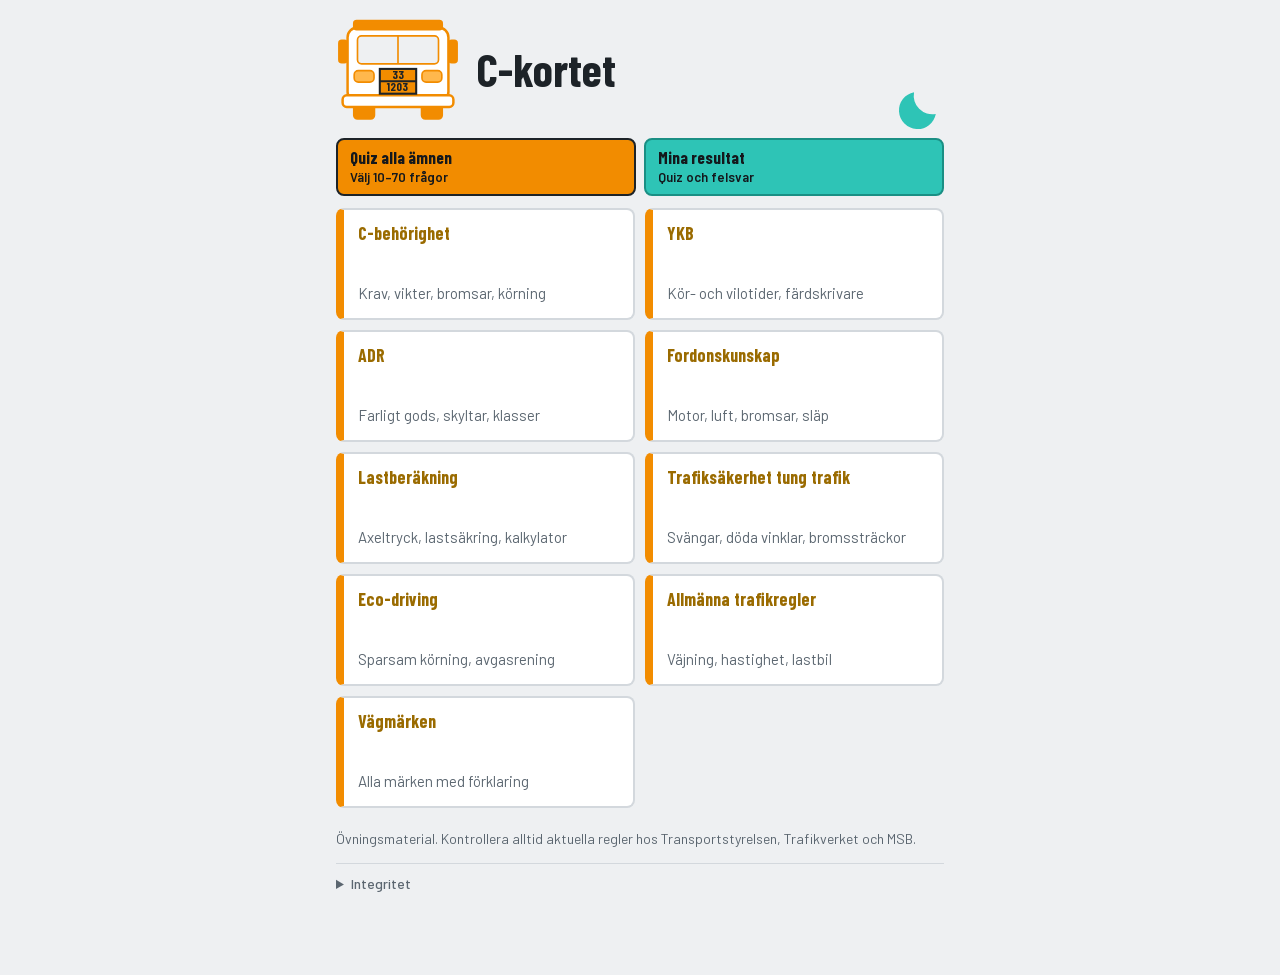
==== c-kortet/index.html @ 8383c311 "Lägg till C-kortet Co-Authored-By: Claude Sonnet 5.5 <noreply@anthropic.com> Claude-Session: https:/" ====
<!DOCTYPE html>
<html lang="sv">
<head>
<meta charset="utf-8">
<meta name="viewport" content="width=device-width, initial-scale=1, viewport-fit=cover">
<link rel="manifest" href="manifest.webmanifest"><meta name="theme-color" content="#14181c"><link rel="icon" href="icon-192.png"><link rel="apple-touch-icon" href="icon-192.png"><meta name="mobile-web-app-capable" content="yes"><meta name="apple-mobile-web-app-capable" content="yes"><title>C-kortet</title>
<style>
@font-face{font-family:'Barlow';font-style:normal;font-weight:400;font-display:swap;src:url([data-uri]) format('woff')}
@font-face{font-family:'Barlow';font-style:normal;font-weight:500;font-display:swap;src:url([data-uri]) format('woff')}
@font-face{font-family:'Barlow';font-style:normal;font-weight:600;font-display:swap;src:url([data-uri]) format('woff')}
@font-face{font-family:'Barlow Condensed';font-style:normal;font-weight:600;font-display:swap;src:url([data-uri]) format('woff')}
@font-face{font-family:'Barlow Condensed';font-style:normal;font-weight:700;font-display:swap;src:url([data-uri]) format('woff')}
</style>
<style>
:root{--hd1:#9a6b00;--hd2:#b45f06;--hd3:#0f766e;--bg:#eef0f2;--surface:#fff;--ink:#1d2328;--mute:#5b6670;--line:#d3d8dd;--orange:#f28c00;--on-orange:#1d2328;--ok:#1f7a45;--okbg:#e2f3e8;--bad:#b3261e;--badbg:#fbe5e3;
box-sizing:border-box;padding-top:env(safe-area-inset-top,0px);padding-bottom:env(safe-area-inset-bottom,0px)}
@media (prefers-color-scheme:dark){:root:not([data-theme="light"]){--hd1:#ffd23f;--hd2:#ffb866;--hd3:#7fe0c8;--bg:#14181c;--surface:#1e2429;--ink:#eceff1;--mute:#9aa6b0;--line:#323b43;--ok:#6fd195;--okbg:#17301f;--bad:#ff8a80;--badbg:#3a1e1c}}
:root[data-theme="dark"]{--hd1:#ffd23f;--hd2:#ffb866;--hd3:#7fe0c8;--bg:#14181c;--surface:#1e2429;--ink:#eceff1;--mute:#9aa6b0;--line:#323b43;--ok:#6fd195;--okbg:#17301f;--bad:#ff8a80;--badbg:#3a1e1c}
*{box-sizing:border-box}
html{scroll-padding-top:env(safe-area-inset-top,0px)}
body{margin:0;background:var(--bg);color:var(--ink);font:400 17px/1.5 Barlow,system-ui,sans-serif}
main{max-width:640px;margin:0 auto;padding:16px 16px 48px}
h1,h2,h3{font-family:"Barlow Condensed","Arial Narrow",sans-serif;font-weight:700;line-height:1.1;margin:0}
.plate{display:inline-block;background:var(--orange);color:var(--on-orange);border:3px solid #1d2328;border-radius:4px;overflow:hidden;margin:8px 0 4px}
.plate div{padding:2px 18px;font:700 28px/1.2 "Barlow Condensed",sans-serif;text-align:center;letter-spacing:.04em}
.plate div+div{border-top:3px solid #1d2328}
h1{font-size:46px}
.top{display:flex;align-items:center;gap:16px;margin:0 0 16px}
.top svg{width:124px;height:auto;flex:none}
.lead{color:var(--mute);margin:6px 0 16px}
nav{display:flex;gap:8px;margin:0 0 16px}
nav button{flex:1;padding:26px 12px;border:2px solid var(--line);background:var(--surface);color:var(--ink);font:700 28px "Barlow Condensed","Arial Narrow",sans-serif;border-radius:8px;cursor:pointer}
nav button[aria-pressed=true]{border-color:var(--orange);box-shadow:inset 0 -4px 0 var(--orange)}
button:focus-visible{outline:3px solid var(--orange);outline-offset:2px}
section.card{background:var(--surface);border:1px solid var(--line);border-radius:8px;padding:16px;margin:0 0 12px}
h2{font-size:26px;margin-bottom:8px}
h3{font-size:20px;margin:14px 0 4px}
ul{margin:4px 0 0;padding-left:20px}li{margin:3px 0}
.scroll{overflow-x:auto}
table{border-collapse:collapse;width:100%;font-size:15px}td{padding:5px 8px;border-top:1px solid var(--line)}td:first-child{font:700 18px "Barlow Condensed",sans-serif;white-space:nowrap}
.chips{display:flex;flex-wrap:wrap;gap:8px;margin:8px 0 14px}
.chips button{padding:8px 14px;border:2px solid var(--line);border-radius:999px;background:var(--surface);color:var(--ink);font:500 16px Barlow,sans-serif;cursor:pointer}
.chips button[aria-pressed=true]{background:var(--orange);color:var(--on-orange);border-color:var(--orange)}
.prog{color:var(--mute);font-size:15px;margin-bottom:6px}
.q{font:600 22px/1.25 Barlow,sans-serif;margin:0 0 12px}
.opt{display:block;width:100%;text-align:left;padding:13px 14px;margin:8px 0;border:2px solid var(--line);border-radius:8px;background:var(--surface);color:var(--ink);font:500 17px/1.3 Barlow,sans-serif;cursor:pointer}
.opt.ok{border-color:var(--ok);background:var(--okbg)}.opt.bad{border-color:var(--bad);background:var(--badbg)}
.exp{margin:12px 0;padding:12px;border-left:5px solid var(--orange);background:var(--bg);border-radius:4px}
.go{padding:13px 22px;border:0;border-radius:8px;background:var(--orange);color:var(--on-orange);font:700 18px Barlow,sans-serif;cursor:pointer}
.big{font:700 56px/1 "Barlow Condensed",sans-serif}
.note{font-size:14px;color:var(--mute);margin-top:20px}
details{border-top:1px solid var(--line);margin-top:10px;padding-top:2px}
summary{font:700 21px/1.2 "Barlow Condensed","Arial Narrow",sans-serif;padding:10px 0;cursor:pointer}
summary:focus-visible{outline:3px solid var(--orange);outline-offset:2px}
details[open]>summary{margin-bottom:2px}
.tip{margin:10px 0 4px;padding:10px 12px;border-left:5px solid var(--orange);background:var(--bg);border-radius:4px;font-size:16px}
.tiles{display:grid;grid-template-columns:repeat(2,minmax(0,1fr));gap:10px;margin:0 0 12px}
.tile{display:flex;flex-direction:column;justify-content:space-between;gap:6px;min-height:112px;padding:14px;text-align:left;border:2px solid var(--line);border-left:8px solid var(--orange);border-radius:8px;background:var(--surface);color:var(--ink);cursor:pointer}
.tile b{overflow-wrap:break-word;hyphens:manual;font:700 20px/1.05 "Barlow Condensed","Arial Narrow",sans-serif}
.tile span{font:400 15px/1.3 Barlow,sans-serif;color:var(--mute)}
.tile:focus-visible{outline:3px solid var(--orange);outline-offset:2px}
.back{margin:0 0 12px;padding:10px 16px;border:2px solid var(--line);border-radius:8px;background:var(--surface);color:var(--ink);font:600 16px Barlow,sans-serif;cursor:pointer}
.back:focus-visible{outline:3px solid var(--orange);outline-offset:2px}
.sg-q{width:100%;padding:12px 14px;border:2px solid var(--line);border-radius:8px;background:var(--surface);color:var(--ink);font:500 18px Barlow,sans-serif}
.sg-q:focus-visible{outline:3px solid var(--orange);outline-offset:1px}
.sgc{display:flex;gap:12px;align-items:flex-start;padding:10px 0;border-top:1px solid var(--line)}
.sgc img{width:84px;height:84px;object-fit:contain;flex:none;background:#fff;border-radius:6px;padding:3px}
.sgc b{display:block;font:700 20px/1.15 "Barlow Condensed","Arial Narrow",sans-serif}
.sgc small{display:block;color:var(--mute);font-size:14px}
.sgc div div{font-size:15px;line-height:1.4;margin-top:2px}
.formula{margin:10px 0;padding:10px 12px;border-left:5px solid var(--orange);background:var(--bg);border-radius:4px}
.formula b{font:700 20px/1.1 "Barlow Condensed","Arial Narrow",sans-serif}
.formula p{margin:4px 0 0;font-size:16px}
.formula p.f{font:700 24px/1.3 "Barlow Condensed","Arial Narrow",sans-serif;letter-spacing:.02em}
.aids{display:grid;grid-template-columns:1fr 1fr;gap:10px;margin:10px 0}
.aid{border:1px solid var(--line);border-radius:8px;padding:10px;background:var(--bg);color:var(--ink)}
.aid svg{width:100%;height:auto;display:block;margin-bottom:6px}
.aid b{display:block;font:700 20px/1.1 "Barlow Condensed","Arial Narrow",sans-serif}
.aid span{display:block;font-size:14px;line-height:1.35;color:var(--mute);margin-top:2px}
.fig{margin:12px 0;color:var(--ink)}
.fig svg{width:100%;height:auto;display:block}
.fig figcaption{font-size:15px;color:var(--mute);margin-top:4px}
.calc{display:grid;grid-template-columns:1fr;gap:10px;margin:10px 0}
.calc label{display:flex;flex-direction:column;gap:3px;font-size:15px;color:var(--mute)}
.calc input{padding:10px 12px;border:2px solid var(--line);border-radius:8px;background:var(--surface);color:var(--ink);font:500 18px Barlow,sans-serif;width:100%}
.calc input:focus-visible{outline:3px solid var(--orange);outline-offset:1px}
.calc h3{margin:6px 0 0}
.res{margin:12px 0;padding:12px;border-radius:8px;background:var(--bg)}
.res td{font:500 16px Barlow,sans-serif}.res td:first-child{font:700 18px "Barlow Condensed",sans-serif}
.res tr.okr td:last-child{color:var(--ok);font-weight:700}.res tr.badr td:last-child{color:var(--bad);font-weight:700}
.res p{margin:8px 0 0}
@media (min-width:520px){.calc{grid-template-columns:1fr 1fr}.calc h3{grid-column:1/-1}}
[hidden]{display:none!important}

.homebtns{display:grid;grid-template-columns:1fr;gap:10px;margin:14px 0 12px}
.tile.quizall{background:var(--orange);color:var(--on-orange);border-color:#1d2328;border-left-width:2px;min-height:96px}
.tile.quizall span{color:var(--on-orange)}
.tile.results{min-height:80px;border-left-color:var(--ink)}
.topicbar{display:flex;gap:10px;margin:0 0 12px}.topicbar .back{margin:0}.topicbar .back.qb{flex:1;text-align:center}
.back.qb{background:var(--orange);color:var(--on-orange);border-color:var(--orange);font-weight:700}
.row{display:flex;flex-wrap:wrap;gap:10px;align-items:center}
.qimg{display:block;max-width:180px;max-height:180px;margin:6px auto 12px;background:#fff;border-radius:8px;padding:8px}
table.rt th,th{text-align:left;font:600 14px Barlow,sans-serif;color:var(--mute);padding:5px 8px}
.wq{border-top:2px solid var(--line);padding:12px 0}.wq img{max-width:110px;max-height:110px;background:#fff;border-radius:6px;padding:4px}
.wq .q{font-size:19px;margin:6px 0}.wbad{color:var(--bad);font-weight:600;margin:4px 0}.wok{color:var(--ok);font-weight:600;margin:4px 0}.wex{margin:6px 0;color:var(--mute)}
.rm{padding:8px 14px;border:2px solid var(--line);border-radius:8px;background:var(--surface);color:var(--ink);font:600 15px Barlow,sans-serif;cursor:pointer}
#clearRes{margin-top:12px}
.bsfig{margin:12px 0}.bsfig svg{width:100%;height:auto;display:block;color:var(--ink)}.bsleg{display:flex;flex-wrap:wrap;gap:6px 18px;margin-top:4px;font-size:16px}.bsleg i{display:inline-block;width:20px;height:12px;border-radius:3px;margin-right:6px;vertical-align:middle}ol.elleg{padding-left:22px;margin:8px 0}ol.elleg li{margin:4px 0}section.topic>h2{color:var(--hd1)}section.topic summary{color:var(--hd2)}section.topic h3{color:var(--hd3)}.tile b{color:var(--hd1)}.tile.quizall b,.tile.results b{color:inherit}.tile.quizall span{color:#fff;font-weight:700;text-shadow:0 1px 2px rgba(0,0,0,.5)}.tile.results{border-left-color:var(--hd2)}.tile.results b,.tile.results span{color:var(--hd2)}.tile.results{background:#8fd0ff;border-color:#5aa9dd;border-left-color:#14181c;color:#14181c}.tile.results b,.tile.results span{color:#14181c}.tile.results span{font-weight:700}.tile.quizall,.tile.results{background:#ffd23f;border-color:#c9a000;color:#14181c}.tile.quizall b,.tile.results b,.tile.quizall span,.tile.results span{color:#14181c;text-shadow:none;font-weight:700}.tile.results{border-left-color:#14181c}.tile.results{border-left-width:2px;border-left-color:#c9a000;min-height:96px}.tile.results{background:var(--orange);border-color:#1d2328;border-left-color:#1d2328}.bsfig{position:sticky;bottom:0;z-index:5;background:var(--surface);border-top:2px solid var(--line);margin:8px 0 0;padding:6px 0 8px}.bsfig svg{max-height:90px}.bsleg{font-size:14px;gap:2px 14px}.bsctl{display:flex;align-items:center;gap:10px;margin:2px 0 8px}.bsctl button{width:44px;height:44px;border-radius:50%;border:2px solid var(--line);background:var(--surface);color:var(--ink);font:700 24px Barlow,sans-serif;cursor:pointer;flex:none}.bsctl input{flex:1;min-width:0;accent-color:var(--orange);height:32px}#bs-v{caret-color:transparent}.homebtns{grid-template-columns:1fr 1fr;gap:8px;margin:4px 0 12px}.homebtns .tile{min-height:0;padding:9px 12px;gap:2px}.homebtns .tile b{font-size:17px}.homebtns .tile span{font-size:13px;line-height:1.25}.tile.quizall,.tile.results{min-height:0}.tile b{font-size:18px}.homebtns .tile b{font-size:17px}.homebtns .tile.quizall{background:var(--orange);border-color:#1d2328}.homebtns .tile.results{background:#ffd23f;border-color:#c9a000}.homebtns .tile.results{background:#2ec4b6;border-color:#1a8f84}.top{position:relative}.top h1{white-space:nowrap}.themebtn{position:absolute;right:0;bottom:-10px;flex:none;width:46px;height:46px;border-radius:50%;border:2px solid var(--line);cursor:pointer;display:grid;place-items:center;padding:0;background:#1d2328;color:#eceff1}
.themebtn svg{width:24px;height:24px;fill:none;stroke:currentColor;stroke-width:2;stroke-linecap:round;stroke-linejoin:round}
.themebtn .i-sun{display:none}
:root[data-theme="dark"] .themebtn{background:#eceff1;color:#1d2328;border-color:#eceff1}
:root[data-theme="dark"] .themebtn .i-sun{display:block}:root[data-theme="dark"] .themebtn .i-moon{display:none}
@media(max-width:400px){.tile b{font-size:16.5px}}details.priv{margin:10px 0 24px;color:var(--mute);font-size:14px}details.priv summary{color:var(--mute);font-size:14px;font-weight:500;font-family:inherit;cursor:pointer}details.priv p{margin:8px 0;line-height:1.45}.themebtn,:root[data-theme="dark"] .themebtn{background:none;border:0;box-shadow:none;width:56px;height:56px;color:inherit;bottom:-14px;right:-4px}
.themebtn svg{width:52px;height:52px;stroke:none;fill:none}</style>
</head>
<body>
<main>
<header class="top">
<svg viewBox="0 0 150 128" aria-hidden="true" style="color:#f28c00">
<g stroke="currentColor" stroke-width="3" stroke-linejoin="round">
<rect x="4" y="30" width="9" height="26" rx="3" style="fill:currentColor"/>
<rect x="137" y="30" width="9" height="26" rx="3" style="fill:currentColor"/>
<rect x="22" y="106" width="24" height="18" rx="4" style="fill:currentColor"/>
<rect x="104" y="106" width="24" height="18" rx="4" style="fill:currentColor"/>
<rect x="14" y="14" width="122" height="90" rx="12" style="fill:var(--surface)"/>
<rect x="22" y="6" width="106" height="10" rx="3" style="fill:currentColor"/>
<rect x="26" y="24" width="98" height="34" rx="5" style="fill:var(--bg)" stroke-width="2"/>
<line x1="75" y1="24" x2="75" y2="58" stroke-width="2"/>
<rect x="22" y="66" width="24" height="14" rx="5" style="fill:#ffb84d" stroke-width="2"/>
<rect x="104" y="66" width="24" height="14" rx="5" style="fill:#ffb84d" stroke-width="2"/>
<rect x="8" y="96" width="134" height="14" rx="5" style="fill:var(--surface)"/>
</g>
<g stroke="#1d2328" stroke-width="2.5">
<rect x="53" y="64" width="44" height="30" style="fill:#f28c00"/>
<line x1="53" y1="79" x2="97" y2="79"/>
</g>
<g text-anchor="middle" fill="#1d2328" style="font:700 14px 'Barlow Condensed','Arial Narrow',sans-serif">
<text x="75" y="76">33</text>
<text x="75" y="91">1203</text>
</g>
</svg>
<h1>C-kortet</h1>
<button type="button" id="themeBtn" class="themebtn" aria-label="Byt mellan mörkt och ljust läge" title="Mörkt/ljust läge"><svg class="i-sun" viewBox="0 0 28 28" aria-hidden="true"><circle cx="14" cy="14" r="6.6" fill="#f7941d" stroke="none"/><g stroke="#f7941d" stroke-width="1.4" stroke-linecap="round"><line x1="23.60" y1="14.00" x2="26.60" y2="14.00"/><line x1="22.31" y1="18.80" x2="24.91" y2="20.30"/><line x1="18.80" y1="22.31" x2="20.30" y2="24.91"/><line x1="14.00" y1="23.60" x2="14.00" y2="26.60"/><line x1="9.20" y1="22.31" x2="7.70" y2="24.91"/><line x1="5.69" y1="18.80" x2="3.09" y2="20.30"/><line x1="4.40" y1="14.00" x2="1.40" y2="14.00"/><line x1="5.69" y1="9.20" x2="3.09" y2="7.70"/><line x1="9.20" y1="5.69" x2="7.70" y2="3.09"/><line x1="14.00" y1="4.40" x2="14.00" y2="1.40"/><line x1="18.80" y1="5.69" x2="20.30" y2="3.09"/><line x1="22.31" y1="9.20" x2="24.91" y2="7.70"/></g></svg><svg class="i-moon" viewBox="0 0 28 28" aria-hidden="true"><path d="M22.5 17.2A10 10 0 0 1 10.8 5.5a10 10 0 1 0 11.7 11.7z" fill="#2ec4b6" stroke="none"/></svg></button>
</header>

<div id="study">
<div id="home"><div class="homebtns">
<button class="tile quizall" id="qAll"><b>Quiz alla ämnen</b><span>Välj 10–70 frågor</span></button>
<button class="tile results" id="resBtn"><b>Mina resultat</b><span>Quiz och felsvar</span></button>
</div>
<div id="tiles" class="tiles">
<button class="tile" data-t="t-c"><b>C-behörighet</b><span>Krav, vikter, bromsar, körning</span></button>
<button class="tile" data-t="t-ykb"><b>YKB</b><span>Kör- och vilotider, färdskrivare</span></button>
<button class="tile" data-t="t-adr"><b>ADR</b><span>Farligt gods, skyltar, klasser</span></button>
<button class="tile" data-t="t-fordon"><b>Fordonskunskap</b><span>Motor, luft, bromsar, släp</span></button>
<button class="tile" data-t="t-last"><b>Lastberäkning</b><span>Axeltryck, lastsäkring, kalkylator</span></button>
<button class="tile" data-t="t-saker"><b>Trafiksäkerhet tung trafik</b><span>Svängar, döda vinklar, bromssträckor</span></button>
<button class="tile" data-t="t-eco"><b>Eco-driving</b><span>Sparsam körning, avgasrening</span></button>
<button class="tile" data-t="t-regler"><b>Allmänna trafikregler</b><span>Väjning, hastighet, lastbil</span></button>
<button class="tile" data-t="t-sign"><b>Vägmärken</b><span>Alla märken med förklaring</span></button>
</div>
</div></div>
<div class="topicbar" id="topicbar" hidden><button class="back" id="back">Tillbaka till ämnen</button><button class="back qb" id="qTopic">Quiz</button></div>
<section class="card topic" id="t-c"><h2>C-behörighet</h2><ul>
<li>Kräver B-behörighet. Gäller fordon med totalvikt över 3 500 kg, med släp upp till 750 kg.</li>
<li>Lägsta ålder: 18 år med YKB-grundutbildning, annars 21 år.</li>
</ul>

<details><summary>Behörigheter och krav</summary><ul>
<li>C1: totalvikt 3 500–7 500 kg, från 18 år. C: över 3 500 kg. C1E och CE: samma fordon med tungt släp (över 750 kg).</li>
<li>Du måste ha B-körkort, körkortstillstånd, godkänd syn och godkänt teori- och körprov.</li>
<li>Yrkesmässig förare behöver även YKB (kod 95 på körkortet) och, för farligt gods, ADR-intyg.</li>
<li>Med fordonet ska du ha körkort, registreringsbevis, trafikförsäkringsbevis och förarkort/färdskrivarutskrifter.</li></ul></details>

<details open><summary>Behörigheter enligt Transportstyrelsen</summary>
<div class="scroll"><table>
<tr><th>Behörighet</th><th>Ålder</th><th>Vad du får köra</th></tr>
<tr><td><b>C1</b></td><td>18 år</td><td>Tung lastbil med totalvikt högst 7,5 ton och personbil med totalvikt över 3,5 men inte över 7,5 ton. Du får också dra en släpvagn med totalvikt högst 750 kg.</td></tr>
<tr><td><b>C1E</b></td><td>18 år</td><td>Bil som omfattas av behörighet C1 eller B. Du får även dra en eller flera släpvagnar om bilens och släpvagnarnas sammanlagda totalvikt inte är högre än 12 000 kg.</td></tr>
<tr><td><b>C</b></td><td>21 år*</td><td>Tung lastbil och personbil med totalvikt över 3,5 ton. Du får också dra en släpvagn med totalvikt högst 750 kg.</td></tr>
<tr><td><b>CE</b></td><td>21 år*</td><td>Bil som omfattas av behörighet C. Du får även dra en eller flera släpvagnar utan viktgräns.</td></tr>
</table></div>
<p class="note">* Åldern är 18 år om du har YKB-grundutbildning (se ovan). Källa: Transportstyrelsen.</p>
<h3>Krav på högre behörighet i vissa fall</h3>
<p>För att köra ett <b>traktortåg</b> (traktor med ett eller flera tillkopplade släpfordon) eller en <b>tung terrängvagn</b> vid yrkesmässiga godstransporter krävs att föraren har körkort med behörighet <b>C eller CE</b>.</p>
</details>
<details><summary>Kursplan för behörighet C (TSFS 2011:22)</summary>
<p>Transportstyrelsens föreskrifter om kursplan, behörighet C, gäller från 1 april 2011. Utbildningen har fyra moment, fördelade på två kunskapsområden: <b>teori och färdighet</b> samt <b>självvärdering</b>.</p>
<h3>De fyra momenten</h3>
<ol>
<li>Manövrering, fordon och miljö</li>
<li>Körning i olika trafikmiljöer</li>
<li>Körning med lastbil i speciella sammanhang</li>
<li>Personliga förutsättningar och målsättningar i livet</li></ol>
<h3>1. Manövrering, fordon och miljö (2 kap.)</h3>
<p>Syfte: att eleven lär sig manövrera fordonet säkert och miljövänligt, anpassat till dess längd, bredd, höjd, vikt och last, och får en realistisk bild av sin egen förmåga.</p>
<p><b>Eleven redogör för:</b></p><ul>
<li>faktorer som påverkar köregenskaperna, positivt och negativt</li>
<li>körtekniker för säker och miljömedveten körning</li>
<li>fordonets konstruktion, funktioner, skydds- och stödsystem</li>
<li>miljökrav för lastbilar och betydelsen av skyddsutrustning</li>
<li>begreppen styrbarhet och stabilitet</li>
<li>olika drivsystem, väglagets påverkan och naturlagarnas inverkan på fordonets rörelse</li>
<li>grundläggande metoder och krav för lastsäkring</li>
<li>grundläggande regler för fordons- och lastvikter</li>
<li>hur man beräknar högsta tillåtna bruttovikt på vägar med olika bärighetsklasser</li></ul>
<p><b>Eleven återger:</b> när regler för kör- och vilotider ska tillämpas, grundläggande förutsättningar för att transportera farligt gods, när yrkeskompetensbevis krävs samt regler och bestämmelser inom momentet.</p>
<p><b>Eleven dessutom:</b> utför förberedelser och kontroller av fordon och last, visar grundläggande hantering av färdskrivare, manövrerar rutinmässigt utifrån fordonets mått, vikt och last, använder bromssystemen situationsanpassat och identifierar risker.</p>
<p><b>Självvärdering:</b> eleven bedömer sin förmåga att manövrera säkert, klara en krissituation och upptäcka risker med fordonets funktion, konstruktion och manövrering.</p>
<h3>2. Körning i olika trafikmiljöer (3 kap.)</h3>
<p>Syfte: förutseende, riskupptäckt och säkerhetsmarginaler, så att eleven inte blir inblandad i kritiska situationer. Hastighet och placering anpassas efter omständigheterna. Momentet ger också kunskap om första hjälpen och åtgärder vid en trafikolycka.</p>
<p><b>Eleven redogör för:</b></p><ul>
<li>gällande trafikregler vid lastbilskörning</li>
<li>åtgärder vid trafikolycka och grundläggande första hjälpen</li>
<li>hastighetens inverkan på risken att dödas eller skadas</li>
<li>riskerna med bristfällig lastsäkring och felaktig lastfördelning</li>
<li>hur fordonets längd, bredd, höjd, vikt och last påverkar trafiksäkerhet och miljö</li>
<li>vikten av planering och framförhållning jämfört med mindre fordon</li></ul>
<p><b>Eleven dessutom:</b> tillämpar reglerna, visar särskilt goda avsökningsrutiner och gott omdöme i samspelet med andra, kör med betryggande säkerhetsmarginaler, använder en körteknik med låg bränsleförbrukning, anpassar hastighet och placering efter fordonet, identifierar risker, förutser händelseförlopp och bedömer konsekvenser.</p>
<p><b>Självvärdering:</b> eleven värderar sin förmåga att behålla sinnesnärvaro och vara förutseende, sin erfarenhet av fordonet, sin planering av körningen och sin förmåga att ge första hjälpen, och accepterar ett kritiskt tänkande om det egna körbeteendet.</p>
<h3>3. Körning med lastbil i speciella sammanhang (4 kap.)</h3>
<p>Syfte: planera körningen (vart, när, hur och varför) så att den blir miljövänlig och anpassas till eller undviker riskfyllda förhållanden som tät trafik, halka och dåligt väder. Alkohol och trötthet ökar olycks- och skaderisken.</p>
<p><b>Eleven redogör för:</b></p><ul>
<li>hur fordonstyp, ressällskap och färdväg påverkar trafiksäkerhet och miljö</li>
<li>hur medicin, alkohol, andra droger, stress och trötthet påverkar förarbeteendet</li>
<li>hur körning vid olika tider på dygnet påverkar förarbeteende och säkerhet</li>
<li>hur väglag och vägmiljöer påverkar förarbeteende och säkerhet</li></ul>
<p><b>Självvärdering:</b> eleven bedömer hur egna val och motiv till lastbilskörning kan påverka förarbeteendet, trafiksäkerheten och miljön.</p>
<h3>4. Personliga förutsättningar och målsättningar i livet (5 kap.)</h3>
<p>Syfte: förstå hur ålder, kön, fysiska begränsningar, personlighet, attityd, livsstil, social bakgrund, utbildning och grupptillhörighet hänger ihop med förarbeteende och olycksrisk, och vara en god förebild i trafiken.</p>
<p><b>Eleven redogör för</b> hur medvetna eller impulsiva handlingar och bristande vilja att följa regler påverkar säkerhet och miljö, och <b>återger</b> hur personliga förutsättningar påverkar trafiksäkerheten, hur man är en god förebild och hur grupptryck uppstår och påverkar.</p>
<p><b>Självvärdering:</b> eleven värderar sin förmåga att stå emot grupptryck, motstå impulsiva handlingar och vara en god förebild.</p>
<h3>Vad verben betyder</h3>
<ul>
<li><b>Redogör:</b> beskriver och reflekterar över ett kunskapsområde eller händelseförlopp</li>
<li><b>Återger:</b> kan återge fakta med viss förståelse</li>
<li><b>Identifierar, förutser:</b> känner igen något och kan motivera varför</li>
<li><b>Värderar:</b> tar ställning och kan förklara varför</li>
<li><b>Bedömer:</b> bedömer sin egen förmåga</li>
<li><b>Anpassar:</b> justerar sitt beteende till en viss nivå</li></ul>
<p class="note">Källa: Transportstyrelsens föreskrifter TSFS 2011:22 om kursplan, behörighet C. Sammanfattat, inte ordagrant.</p>
</details>






</section>

<section class="card topic" id="t-ykb"><h2>YKB</h2><ul>
<li>Grundutbildning ger yrkesförarkompetens (kod 95 på körkortet).</li>
<li>Fortbildning: 35 timmar var 5:e år.</li></ul>
<h3>Kör- och vilotider (EU 561/2006)</h3>
<div class="scroll"><table>
<tr><td>Daglig körtid</td><td>Högst 9 tim, får bli 10 tim två gånger per vecka</td></tr>
<tr><td>Veckokörtid</td><td>Högst 56 tim, och högst 90 tim på två veckor</td></tr>
<tr><td>Rast</td><td>45 min efter 4,5 tim körning (kan delas 15 + 30 min)</td></tr>
<tr><td>Dygnsvila</td><td>11 tim, får minskas till 9 tim högst tre gånger mellan två veckovilor</td></tr>
<tr><td>Veckovila</td><td>45 tim, får minskas till 24 tim</td></tr>
<tr><td>Förarkort</td><td>Giltigt i 5 år</td></tr></table></div>

<details><summary>Utbildning och YKB-bevis</summary><ul>
<li>Grundutbildning för C: 280 timmar. Den kan också tas som en påskyndad utbildning på 140 timmar om du är 21 år eller äldre.</li>
<li>Efter godkänt teoriprov och körprov får du YKB-kod 95 på körkortet.</li>
<li>Fortbildning: 35 timmar var 5:e år, minst 7 timmar per kurstillfälle.</li>
<li>Utan giltig kod 95 får du inte köra lastbil yrkesmässigt.</li></ul></details>

<details><summary>Fler regler om kör- och vilotider</summary><ul>
<li>Högst 6 dygn i rad får gå mellan två veckovilor.</li>
<li>Dygnsvilan får delas upp i två delar: först minst 3 timmar och sedan minst 9 timmar.</li>
<li>Vid dubbelbemanning ska varje förare ha 9 timmars vila inom 30 timmar.</li>
<li>Minskad veckovila ska kompenseras med motsvarande vila före slutet av tredje veckan efter.</li>
<li>Två minskade veckovilor i rad är inte tillåtet.</li>
<li>Rast räknas inte som vila. Under rast får du inte köra eller utföra annat arbete.</li>
<li>Rast och vila får tas i fordonet, men veckovila på 45 timmar får inte tas i hytten. Den ska tas i lämpligt boende.</li>
<li>Vid färja eller tåg får dygnsvilan avbrytas högst två gånger, med sammanlagt högst 1 timme, om du har tillgång till sovplats.</li></ul>
<div class="tip">Kör- och vilotiderna är EU-regler. Arbetstiden regleras av en annan lag, se nedan.</div></details>

<details><summary>Färdskrivare</summary><ul>
<li>Färdskrivaren registrerar körning, arbete, beredskap och vila. Digital färdskrivare är standard.</li>
<li>Kort: förarkort, företagskort, verkstadskort och kontrollkort. Varje förare har ett eget förarkort.</li>
<li>Ladda ner data från förarkortet minst var 28:e dag och från fordonsenheten minst var 90:e dag.</li>
<li>Du ska kunna visa registreringar för innevarande dag och de 28 föregående dagarna.</li>
<li>Om du har varit borta från fordonet kan du registrera din aktivitet manuellt när du sätter i kortet igen.</li>
<li>Om färdskrivaren är trasig ska du skriva ut och föra in uppgifterna manuellt på ett blad.</li>
<li>Du får aldrig låna eller använda någon annans kort eller manipulera färdskrivaren.</li></ul></details>

<details><summary>Arbetstid</summary><ul>
<li>Genomsnittlig arbetstid är högst 48 timmar per vecka över en period på 4 månader.</li>
<li>Under en enskild vecka får du arbeta högst 60 timmar.</li>
<li>Rast: minst 30 minuter om du arbetar 6–9 timmar och minst 45 minuter om du arbetar mer än 9 timmar.</li>
<li>Nattarbete får inte överstiga 10 timmar per 24 timmar i genomsnitt.</li>
<li>Arbetstid är körning, lastning, lossning, städning och underhåll. Beredskap räknas inte som arbetstid.</li></ul></details>

<details><summary>Ekonomisk och säker körning</summary><ul>
<li>Kör i varvtalets gröna zon, ofta 1 000–1 400 varv, och byt växel i tid.</li>
<li>Förutse trafiken, släpp gasen tidigt och använd motorbroms i stället för färdbroms.</li>
<li>Håll jämn hastighet. Hög fart ger stor ökning i bränsleförbrukning.</li>
<li>Rätt däcktryck sänker rullmotståndet och bränsleförbrukningen.</li>
<li>Undvik tomgångskörning.</li>
<li>Trötthet försämrar reaktionstiden. Ta rast vid de första tecknen, som gäspningar och sömnighet.</li>
<li>Stress och tidspress ökar risken för olyckor. Planera rutten och tiden i förväg.</li></ul></details></section>

<section class="card topic" id="t-adr"><h2>ADR</h2><ul>
<li>Orange skylt: övre numret är farlighetsnummer, undre är UN-nummer.</li>
<li>Bokstaven X framför farlighetsnumret betyder att ämnet reagerar farligt med vatten.</li>
<li>ADR-intyg gäller i 5 år.</li>
<li>Ska finnas med: transportdokument och skriftliga instruktioner.</li></ul>
<h3>Klasser</h3>
<div class="scroll"><table>
<tr><td>1</td><td>Explosiva ämnen</td></tr><tr><td>2</td><td>Gaser</td></tr><tr><td>3</td><td>Brandfarliga vätskor</td></tr>
<tr><td>4.1–4.3</td><td>Brandfarliga fasta ämnen, självantändande ämnen, ämnen som utvecklar gas med vatten</td></tr>
<tr><td>5.1–5.2</td><td>Oxiderande ämnen, organiska peroxider</td></tr>
<tr><td>6.1–6.2</td><td>Giftiga ämnen, smittförande ämnen</td></tr>
<tr><td>7</td><td>Radioaktiva ämnen</td></tr><tr><td>8</td><td>Frätande ämnen</td></tr><tr><td>9</td><td>Övriga farliga ämnen</td></tr></table></div>

<details><summary>Klasserna i detalj</summary><div class="scroll"><table>
<tr><td>1</td><td>Explosiva ämnen och föremål, till exempel fyrverkerier och ammunition</td></tr>
<tr><td>2.1</td><td>Brandfarliga gaser, till exempel gasol</td></tr>
<tr><td>2.2</td><td>Icke brandfarliga, icke giftiga gaser, till exempel kväve och kolsyra</td></tr>
<tr><td>2.3</td><td>Giftiga gaser, till exempel klor</td></tr>
<tr><td>3</td><td>Brandfarliga vätskor, till exempel bensin och diesel</td></tr>
<tr><td>4.1</td><td>Brandfarliga fasta ämnen och självreaktiva ämnen</td></tr>
<tr><td>4.2</td><td>Självantändande ämnen</td></tr>
<tr><td>4.3</td><td>Ämnen som utvecklar brandfarlig gas i kontakt med vatten</td></tr>
<tr><td>5.1</td><td>Oxiderande ämnen</td></tr>
<tr><td>5.2</td><td>Organiska peroxider</td></tr>
<tr><td>6.1</td><td>Giftiga ämnen</td></tr>
<tr><td>6.2</td><td>Smittförande ämnen</td></tr>
<tr><td>7</td><td>Radioaktiva ämnen</td></tr>
<tr><td>8</td><td>Frätande ämnen</td></tr>
<tr><td>9</td><td>Övriga farliga ämnen och föremål, bland annat miljöfarliga ämnen och litiumbatterier</td></tr></table></div></details>

<details><summary>Orange skylt och farlighetsnummer</summary><ul>
<li>Skylten är orange med svart kant. Den sitter fram och bak på fordonet. Fordon med flera ämnen i kolli har skyltar utan nummer.</li>
<li>Övre numret är farlighetsnumret (två eller tre siffror). Undre numret är UN-numret, som identifierar ämnet.</li>
<li>Exempel: 33 / 1203 är bensin. 30 / 1202 är diesel.</li></ul>
<div class="scroll"><table>
<tr><td>2</td><td>Gas som avges genom tryck eller kemisk reaktion</td></tr>
<tr><td>3</td><td>Brandfarlig vätska eller gas</td></tr>
<tr><td>4</td><td>Brandfarligt fast ämne</td></tr>
<tr><td>5</td><td>Oxiderande verkan</td></tr>
<tr><td>6</td><td>Giftigt eller infektionsrisk</td></tr>
<tr><td>7</td><td>Radioaktivt</td></tr>
<tr><td>8</td><td>Frätande</td></tr>
<tr><td>9</td><td>Risk för spontan, våldsam reaktion</td></tr>
<tr><td>X</td><td>Reagerar farligt med vatten. Använd inte vatten.</td></tr>
<tr><td>Dubbel siffra</td><td>Ökad fara, till exempel 33 (mycket brandfarlig) och 66 (mycket giftig)</td></tr>
<tr><td>0 sist</td><td>Ingen tilläggsfara, till exempel 30 och 80</td></tr></table></div></details>

<details><summary>Märkning och förpackning</summary><ul>
<li>Kolli märks med faroetikett (romb), UN-nummer och ämnets officiella transportbenämning.</li>
<li>Fordonet märks med orange skylt och, vid behov, stora faroetiketter (placards) på sidor och bak.</li>
<li>Förpackningsgrupp I: stor fara. II: medelstor fara. III: liten fara.</li>
<li>Förpackningen ska vara godkänd och ha UN-märkning.</li>
<li>Mycket små mängder i innerförpackning kan transporteras som begränsade mängder (LQ) med en särskild märkning och förenklade regler.</li></ul></details>

<details><summary>Dokument och utrustning</summary><ul>
<li>Transportdokument: UN-nummer, officiell transportbenämning, klass, förpackningsgrupp, antal och typ av kolli, total mängd samt avsändarens namn och adress.</li>
<li>Skriftliga instruktioner (ADR-instruktion) ska finnas på ett språk som föraren förstår och ligga lättåtkomligt i hytten.</li>
<li>Föraren ska ha ADR-intyg och legitimation. Fordonet ska ha giltigt registreringsbevis och besiktningsbevis, och ADR-certifikat om fordonet kräver det (tank och vissa andra fordon).</li>
<li>Utrustning per fordon: hjulkloss, två stående varningsmärken, ögonskydd, varselväst och ficklampa för varje person i fordonet, skyddshandskar och uppsamlingsutrustning (spill).</li>
<li>Brandsläckare: över 7,5 ton totalt 12 kg, varav minst en på 6 kg. 3,5–7,5 ton totalt 8 kg. Upp till 3,5 ton 4 kg.</li></ul></details>

<details><summary>Utbildning och intyg</summary><ul>
<li>ADR-grundkurs är obligatorisk för transport i kolli. Tillägg krävs för tank, klass 1 (explosiva) och klass 7 (radioaktiva).</li>
<li>ADR-intyget gäller i 5 år och förnyas genom repetitionskurs.</li>
<li>Företag som transporterar farligt gods ska ha en säkerhetsrådgivare.</li></ul></details>

<details><summary>Mängdgränser: 1 000-poängsregeln</summary><ul>
<li>Under vissa mängder får du transportera farligt gods utan fullt ADR-krav.</li>
<li>Poäng räknas per transportkategori: kategori 1 gånger 50, kategori 2 gånger 3, kategori 3 gånger 1. Kategori 4 är obegränsad. Kategori 0 har inga undantag.</li>
<li>Summan av poängen får inte överstiga 1 000. Då behövs ingen orange skylt och ingen ADR-intyg.</li>
<li>Du måste ändå följa regler om dokument, lastsäkring och utrustning.</li></ul></details>

<details><summary>Körning, parkering och tunnlar</summary><ul>
<li>Motorn ska vara avstängd vid lastning och lossning, om inte motorn används för pumpning.</li>
<li>Rökning och öppen eld är förbjudet vid fordonet och vid lastning.</li>
<li>Fordon med farligt gods ska inte lämnas utan tillsyn. Parkera på särskilda platser och inte nära bebyggelse. Med särskilda ämnen (till exempel klass 1) gäller bevakning.</li>
<li>Lastning av olika ämnen ihop (sammanlastning) är ibland förbjuden, till exempel explosiva ämnen med de flesta andra klasser.</li>
<li>Tunnlar har kategori A–E. A: allt farligt gods får gå. E: inget farligt gods förutom undantag. Följ skyltarna.</li></ul></details>

<details><summary>Vid olycka eller spill</summary><ul>
<li>Stanna, stäng av motorn och sätt på varningsblinkers. Släck all eld och förbjud rökning.</li>
<li>Ring 112 och uppge plats, vilket ämne du fört (UN-nummer och klass) och vad som hänt.</li>
<li>Följ de skriftliga instruktionerna. Ta på varselväst och skyddsutrustning.</li>
<li>Håll andra på avstånd, helst på uppvindssidan och på avstånd från spillet. Spillet får inte rinna ut i avlopp, vattendrag eller mark.</li>
<li>Rör inte ämnen och undvik att andas in gas eller ånga.</li></ul></details></section>
<section class="card topic" id="t-last"><h2>Lastberäkning</h2>

<figure class="fig">
<svg viewBox="0 0 640 256" role="img" aria-label="Till vänster en axel med axeltrycket 10 ton. Till höger en boggi med två axlar där varje axel bär 9 ton, tillsammans boggitryck 18 ton." style="font:700 18px Barlow,sans-serif">
<defs><marker id="ah2" viewBox="0 0 10 10" refX="5" refY="5" markerWidth="4" markerHeight="4" orient="auto"><path d="M0 0 L10 5 L0 10 z" fill="#f28c00"/></marker></defs>
<g fill="none" stroke="currentColor" stroke-width="5" stroke-linejoin="round" stroke-linecap="round">
<line x1="10" y1="150" x2="630" y2="150"/>
<rect x="60" y="56" width="140" height="24" rx="5"/>
<circle cx="130" cy="120" r="30"/>
<rect x="350" y="56" width="250" height="24" rx="5"/>
<circle cx="410" cy="120" r="30"/><circle cx="540" cy="120" r="30"/>
</g>
<g fill="none" stroke="currentColor" stroke-width="3" stroke-linecap="round">
<line x1="410" y1="36" x2="540" y2="36"/><line x1="410" y1="28" x2="410" y2="44"/><line x1="540" y1="28" x2="540" y2="44"/>
</g>
<g fill="none" stroke="#f28c00" stroke-width="7" stroke-linecap="round">
<line x1="130" y1="200" x2="130" y2="160" marker-end="url(#ah2)"/>
<line x1="410" y1="200" x2="410" y2="160" marker-end="url(#ah2)"/>
<line x1="540" y1="200" x2="540" y2="160" marker-end="url(#ah2)"/>
</g>
<g fill="none" stroke="currentColor" stroke-width="5" stroke-linecap="round" stroke-linejoin="round">
<path d="M410 208 V216 H540 V208"/><line x1="475" y1="216" x2="475" y2="224"/>
</g>
<g fill="currentColor" text-anchor="middle">
<text x="475" y="22">axelavstånd</text>
<text x="130" y="246">Axeltryck 10 t</text>
<text x="475" y="246">Boggitryck 18 t (9 + 9)</text>
</g>
</svg>
<figcaption>Axeltrycket är vikten på en enda axel. Boggitrycket är summan av axlarna i en boggi.</figcaption></figure>

<details><summary>Vikter och mått</summary><ul>
<li>Tjänstevikt är fordonet tomt (med förare på 75 kg och vätskor). Lastvikt är lastens vikt. Bruttovikt är faktisk vikt med last. Totalvikt är högsta tillåtna vikt.</li>
<li>Bärighetsklass (BK) visar vad vägen tål. BK 1 är högsta klassen, med högst 64 ton bruttovikt. Följ skyltarna.</li>
<li>Axeltrycket får inte överskridas. Enkelaxel i BK 1: 10 ton. Drivaxel: 11,5 ton.</li>
<li>Högsta bredd är 2,55 m. Högsta höjd är 4,5 m. Längd: normalt 12 m för lastbil och 24 m för fordonståg.</li>
<li>Högsta hastighet för tung lastbil är 80 km/h om inte en lägre hastighet gäller.</li></ul></details>

<ul><li>Axeltryck är vikten som en axel trycker mot vägen. Boggitryck är det sammanlagda trycket från de två axlarna i en boggi.</li>
<li>Bruttovikt är summan av alla axeltryck. Både axeltrycket och bruttovikten måste vara under gränsen.</li></ul>

<figure class="fig">
<svg viewBox="0 0 640 262" role="img" aria-label="Lastbil sedd från sidan. Framaxeln bär 6 ton och boggin med två axlar bär 18 ton, tillsammans 24 ton." style="font:600 16px Barlow,sans-serif">
<defs><marker id="ah" viewBox="0 0 10 10" refX="5" refY="5" markerWidth="4" markerHeight="4" orient="auto"><path d="M0 0 L10 5 L0 10 z" fill="#f28c00"/></marker></defs>
<g fill="none" stroke="currentColor" stroke-width="5" stroke-linejoin="round" stroke-linecap="round">
<line x1="10" y1="190" x2="630" y2="190"/>
<rect x="30" y="70" width="90" height="76" rx="8"/>
<rect x="30" y="120" width="560" height="26" rx="3"/>
<rect x="140" y="82" width="330" height="38"/>
<circle cx="80" cy="170" r="20"/><circle cx="440" cy="170" r="20"/><circle cx="510" cy="170" r="20"/>
</g>
<g stroke="#f28c00" stroke-width="7" stroke-linecap="round" fill="none">
<line x1="80" y1="232" x2="80" y2="198" marker-end="url(#ah)"/>
<line x1="440" y1="232" x2="440" y2="198" marker-end="url(#ah)"/>
<line x1="510" y1="232" x2="510" y2="198" marker-end="url(#ah)"/>
</g>
<g fill="currentColor" text-anchor="middle">
<text x="80" y="254">Framaxel 6 t</text>
<text x="475" y="254">Boggi 18 t (9 + 9)</text>
<text x="320" y="40">6 t + 18 t = 24 t bruttovikt</text>
</g>
</svg>
<figcaption>Exempel på hur vikten fördelas på axlarna. Pilarna visar vägens tryck upp mot hjulen.</figcaption></figure>

<details><summary>Gränser och regler</summary><ul>
<li>BK 1: enkelaxel 10 ton och drivaxel 11,5 ton. Boggitrycket beror på avståndet mellan axlarna. Större axelavstånd ger högre tillåtet boggitryck, vanligen 18–19 ton i BK 1.</li>
<li>Registreringsbeviset visar tillåtna axeltryck och totalvikt för just ditt fordon. Det lägsta värdet av fordonets och vägens gräns gäller.</li>
<li>Bärighetsklass och skyltar för begränsad bruttovikt eller axeltryck gäller för vägen. Följ dem.</li>
<li>Överlast ger böter eller sanktionsavgift och sämre bromsar, överhettade däck och skadad väg.</li>
<li>Vid osäkerhet: väg fordonet, till exempel på en fordonsvåg.</li></ul></details>

<details><summary>Så påverkar lastens placering</summary>
<figure class="fig">
<svg viewBox="0 0 640 222" role="img" aria-label="Balk som liknar lastbilen. Framaxeln F till vänster, bakaxeln eller boggin R till höger och lasten W placerad på avståndet x från framaxeln. Hela avståndet mellan axlarna är L." style="font:600 16px Barlow,sans-serif">
<g stroke="currentColor" stroke-width="5" stroke-linejoin="round" stroke-linecap="round" fill="none">
<line x1="80" y1="90" x2="520" y2="90" stroke-width="11"/>
<polygon points="80,98 64,128 96,128"/><polygon points="520,98 504,128 536,128"/>
<rect x="370" y="48" width="60" height="36"/>
<g stroke-dasharray="6 7" stroke-width="3"><line x1="80" y1="128" x2="80" y2="204"/><line x1="400" y1="90" x2="400" y2="178"/><line x1="520" y1="128" x2="520" y2="204"/></g>
<line x1="80" y1="172" x2="400" y2="172"/><line x1="80" y1="198" x2="520" y2="198"/>
</g>
<g fill="currentColor" text-anchor="middle">
<text x="400" y="74">W</text>
<text x="80" y="146">F fram</text><text x="520" y="146">R bak/boggi</text>
<text x="240" y="166">x</text><text x="300" y="192">L</text>
</g>
</svg>
<figcaption>Ju längre bak lasten ligger, desto mer av den hamnar på bakaxeln eller boggin och desto mer avlastas framaxeln.</figcaption></figure>
<ul>
<li>Bakaxel eller boggi: R = tomvikt bak + last × x ÷ L.</li>
<li>Framaxel: F = tomvikt fram + last × (L − x) ÷ L.</li>
<li>x är lastens tyngdpunkt, mätt från framaxeln. L är avståndet från framaxeln till mitten på bakaxeln eller boggin.</li>
<li>Är framaxeln för lätt blir styrning och bromsförmåga sämre. Flytta lasten framåt. Är bakaxeln för tung, flytta den framåt eller minska lasten.</li></ul></details>

<details open><summary>Lastkalkylator</summary>
<div class="calc">
<h3>Fordon</h3>
<label>Tillåten totalvikt (kg)<input id="k-tot" type="text" inputmode="decimal" value="26000"></label>
<label>Tillåtet framaxeltryck (kg)<input id="k-fm" type="text" inputmode="decimal" value="10000"></label>
<label>Tillåtet bakaxel- eller boggitryck (kg)<input id="k-rm" type="text" inputmode="decimal" value="19000"></label>
<label>Tomvikt på framaxel (kg)<input id="k-ft" type="text" inputmode="decimal" value="5500"></label>
<label>Tomvikt på bakaxel eller boggi (kg)<input id="k-rt" type="text" inputmode="decimal" value="4500"></label>
<label>Avstånd framaxel till mitten av boggin (m)<input id="k-l" type="text" inputmode="decimal" value="4,5"></label>
<h3>Last</h3>
<label>Lastens vikt (kg)<input id="k-w" type="text" inputmode="decimal" value="12000"></label>
<label>Lastens tyngdpunkt från framaxeln (m)<input id="k-x" type="text" inputmode="decimal" value="3,4"></label>
</div>
<div class="res" id="k-out" aria-live="polite"></div>
<p class="note">Exempelvärdena är bara en mall. Skriv in värden från ditt eget fordon. Tomvikt per axel får du genom vägning. Resultatet är ett stöd för övning och ersätter inte vägning.</p></details>

<details><summary>Lastsäkring: metoder och regler</summary><ul>
<li>Lasten ska säkras så att den klarar 0,8 g framåt och 0,5 g åt sidorna och bakåt.</li>
<li>Metoder: surrning (direkt eller friktionssurrning), stuvning mot stöd, spärrning och låsning. Flera metoder kan kombineras.</li>
<li>Friktionen mellan last och lastbädd avgör hur mycket som behöver surras. Antiglidmatta ökar friktionen.</li>
<li>Tung last ska ligga lågt och nära fordonets mitt. Fördela vikten så att axeltrycken inte överskrids.</li>
<li>Lasten ska inte kunna glida, välta, falla av eller flytta sig under färd.</li>
<li>Kontrollera surrningen efter en kort körsträcka och sedan regelbundet. Spännband och kättingar tappar spänning.</li>
<li>Använd kantskydd där band eller kätting går över skarpa kanter. Byt slitna eller skadade band.</li></ul></details>

<details open><summary>Lastsäkring: hjälpmedel</summary>
<div class="aids">

<div class="aid"><svg viewBox="0 0 120 90" role="img" aria-label="Spännband över en last"><g fill="none" stroke="currentColor" stroke-width="5" stroke-linecap="round" stroke-linejoin="round"><line x1="6" y1="84" x2="114" y2="84"/><rect x="28" y="38" width="64" height="46"/><path d="M14 84 L22 30 H98 L106 84" stroke="#f28c00"/><rect x="52" y="20" width="16" height="14" rx="3" fill="#f28c00"/></g></svg><b>Spännband</b><span>Surrar lasten mot lastbädden. Spännaren drar åt bandet.</span></div>

<div class="aid"><svg viewBox="0 0 120 90" role="img" aria-label="Kätting med hake"><g fill="none" stroke="currentColor" stroke-width="5" stroke-linecap="round" stroke-linejoin="round"><rect x="6" y="36" width="34" height="18" rx="9"/><rect x="32" y="40" width="34" height="10" rx="5"/><rect x="58" y="36" width="34" height="18" rx="9"/><path d="M92 45 H104 A9 9 0 1 1 96 58" stroke="#f28c00"/></g></svg><b>Kätting</b><span>För tunga och skarpkantiga laster, till exempel stål och maskiner.</span></div>

<div class="aid"><svg viewBox="0 0 120 90" role="img" aria-label="Last på en antiglidmatta"><g fill="none" stroke="currentColor" stroke-width="5" stroke-linecap="round" stroke-linejoin="round"><line x1="6" y1="84" x2="114" y2="84"/><rect x="10" y="68" width="100" height="14" rx="3"/><rect x="24" y="18" width="72" height="46"/><polyline points="14,75 24,69 34,75 44,69 54,75 64,69 74,75 84,69 94,75 104,69" stroke="#f28c00" stroke-width="4"/></g></svg><b>Antiglidmatta</b><span>Ökar friktionen mellan last och lastbädd så att lasten inte glider.</span></div>

<div class="aid"><svg viewBox="0 0 120 90" role="img" aria-label="Rund last som spärras med kilar"><g fill="none" stroke="currentColor" stroke-width="5" stroke-linecap="round" stroke-linejoin="round"><line x1="6" y1="84" x2="114" y2="84"/><circle cx="60" cy="50" r="28"/><polygon points="16,84 48,84 48,74" fill="#f28c00"/><polygon points="72,84 104,84 72,74" fill="#f28c00"/></g></svg><b>Kilar</b><span>Hindrar rundlast, till exempel rör och rullar, från att rulla.</span></div>

<div class="aid"><svg viewBox="0 0 120 90" role="img" aria-label="Kantskydd på hörnet av en last"><g fill="none" stroke="currentColor" stroke-width="5" stroke-linecap="round" stroke-linejoin="round"><line x1="6" y1="84" x2="114" y2="84"/><rect x="20" y="38" width="64" height="46"/><path d="M8 30 H112"/><path d="M68 38 H84 V54" stroke="#f28c00" stroke-width="9"/></g></svg><b>Kantskydd</b><span>Skyddar lasten och bandet där bandet går över ett hörn.</span></div>

<div class="aid"><svg viewBox="0 0 120 90" role="img" aria-label="Spärrbalk mellan två väggar bakom lasten"><g fill="none" stroke="currentColor" stroke-width="5" stroke-linecap="round" stroke-linejoin="round"><line x1="8" y1="8" x2="8" y2="84"/><line x1="112" y1="8" x2="112" y2="84"/><line x1="8" y1="84" x2="112" y2="84"/><rect x="20" y="58" width="32" height="26"/><rect x="58" y="58" width="32" height="26"/><rect x="8" y="40" width="104" height="12" fill="#f28c00"/></g></svg><b>Spärrbalk</b><span>Spärrar lasten sidledes eller framåt mot fordonets väggar eller stolpar.</span></div>

<div class="aid"><svg viewBox="0 0 120 90" role="img" aria-label="Lastnät över lastade lådor"><g fill="none" stroke="currentColor" stroke-width="5" stroke-linecap="round" stroke-linejoin="round"><line x1="6" y1="84" x2="114" y2="84"/><rect x="24" y="48" width="72" height="36"/><g stroke="#f28c00" stroke-width="4"><rect x="14" y="34" width="92" height="50"/><line x1="37" y1="34" x2="37" y2="84"/><line x1="60" y1="34" x2="60" y2="84"/><line x1="83" y1="34" x2="83" y2="84"/><line x1="14" y1="50" x2="106" y2="50"/><line x1="14" y1="67" x2="106" y2="67"/></g></g></svg><b>Lastnät</b><span>Håller löst och lättare gods på plats, till exempel säckar och lådor.</span></div>

<div class="aid"><svg viewBox="0 0 120 90" role="img" aria-label="Stolpar vid sidorna av flaket med last emellan"><g fill="none" stroke="currentColor" stroke-width="5" stroke-linecap="round" stroke-linejoin="round"><line x1="6" y1="78" x2="114" y2="78"/><line x1="22" y1="14" x2="22" y2="78" stroke="#f28c00" stroke-width="7"/><line x1="98" y1="14" x2="98" y2="78" stroke="#f28c00" stroke-width="7"/><rect x="32" y="40" width="56" height="38"/><line x1="32" y1="59" x2="88" y2="59"/></g></svg><b>Stolpar och stävor</b><span>Stöd i sidled för gods, till exempel timmer och rör.</span></div>

<div class="aid"><svg viewBox="0 0 120 90" role="img" aria-label="Presenning över last"><g fill="none" stroke="currentColor" stroke-width="5" stroke-linecap="round" stroke-linejoin="round"><line x1="6" y1="84" x2="114" y2="84"/><rect x="24" y="48" width="72" height="36"/><path d="M14 84 V56 Q14 30 40 30 H80 Q106 30 106 56 V84" stroke="#f28c00"/><line x1="60" y1="30" x2="60" y2="84" stroke-width="3"/></g></svg><b>Presenning</b><span>Skyddar mot väder och damm. Den ersätter inte annan lastsäkring.</span></div>

<div class="aid"><svg viewBox="0 0 120 90" role="img" aria-label="Surrningsögla i lastbädden"><g fill="none" stroke="currentColor" stroke-width="5" stroke-linecap="round" stroke-linejoin="round"><rect x="8" y="58" width="104" height="22" rx="3"/><circle cx="60" cy="38" r="18" stroke="#f28c00" stroke-width="7"/><line x1="60" y1="56" x2="60" y2="58"/></g></svg><b>Surrningsögla</b><span>Fästpunkt i fordonet. Fäst bandet eller kättingen här.</span></div>

</div>
<div class="tip">Välj hjälpmedel efter lastens vikt, form och friktion. Bandets eller kättingens märkning (LC) visar hur stor kraft den klarar.</div></details></section>

<section class="card topic" id="t-fordon"><h2>Fordonskunskap</h2>

<details><summary>Fordonets uppbyggnad och teknik</summary>
<h3>Motor</h3>
<figure class="fig"><svg viewBox="0 0 640 210" role="img" aria-label="Luft går via luftfilter, turbo och laddluftkylare in i motorn. Avgaserna driver turbon." fill="none" stroke="currentColor" stroke-width="5" stroke-linecap="round" stroke-linejoin="round" font-family="Barlow,Arial,sans-serif"><rect x="20" y="60" width="120" height="60" rx="8"/><text x="80" y="97" text-anchor="middle" fill="currentColor" stroke="none" font-size="19" font-weight="700">Luftfilter</text><g stroke="currentColor"><line x1="140" y1="90" x2="170" y2="90"/><polyline points="160,95 170,90 160,85"/></g><rect x="170" y="60" width="120" height="60" rx="8" style="fill:#f28c00;fill-opacity:.22"/><text x="230" y="97" text-anchor="middle" fill="currentColor" stroke="none" font-size="19" font-weight="700">Turbo</text><g stroke="currentColor"><line x1="290" y1="90" x2="320" y2="90"/><polyline points="310,95 320,90 310,85"/></g><rect x="320" y="60" width="140" height="60" rx="8"/><text x="390" y="86" text-anchor="middle" fill="currentColor" stroke="none" font-size="19" font-weight="700">Laddluft-</text><text x="390" y="108" text-anchor="middle" fill="currentColor" stroke="none" font-size="19" font-weight="700">kylare</text><g stroke="currentColor"><line x1="460" y1="90" x2="490" y2="90"/><polyline points="480,95 490,90 480,85"/></g><rect x="490" y="40" width="130" height="100" rx="8" style="fill:#f28c00;fill-opacity:.22"/><text x="555" y="86" text-anchor="middle" fill="currentColor" stroke="none" font-size="19" font-weight="700">Motor</text><text x="555" y="108" text-anchor="middle" fill="currentColor" stroke="none" font-size="19" font-weight="700">(diesel)</text><text x="240" y="32" text-anchor="middle" fill="currentColor" stroke="none" font-size="17" font-weight="600">Frisk luft pressas ihop</text><g stroke="currentColor"><line x1="240" y1="40" x2="240" y2="58"/><polyline points="235,48 240,58 245,48"/></g><path d="M555 140 V190 H240 V122"/><g stroke="currentColor"><line x1="240" y1="160" x2="240" y2="124"/><polyline points="245,134 240,124 235,134"/></g><text x="400" y="182" text-anchor="middle" fill="currentColor" stroke="none" font-size="17" font-weight="600">Avgaser driver turbon</text><text x="70" y="150" text-anchor="middle" fill="currentColor" stroke="none" font-size="17" font-weight="600">Luft in</text></svg><figcaption>Turbon drivs av avgaserna och pressar in mer luft. Laddluftkylaren kyler luften så att mer syre ryms i cylindrarna. Resultatet är mer effekt och bättre förbränning.</figcaption></figure>
<p>Dieselmotorn antänder bränslet av själva kompressionen. Tunga lastbilar har oftast turbo och laddluftkylare.</p>
<h3>Drivlina</h3>
<figure class="fig"><svg viewBox="0 0 640 215" role="img" aria-label="Kraften går från motor via koppling, växellåda, kardanaxel och differential till drivaxlarna och hjulen." fill="none" stroke="currentColor" stroke-width="5" stroke-linecap="round" stroke-linejoin="round" font-family="Barlow,Arial,sans-serif"><rect x="10" y="60" width="100" height="70" rx="8" style="fill:#f28c00;fill-opacity:.22"/><text x="60" y="102" text-anchor="middle" fill="currentColor" stroke="none" font-size="19" font-weight="700">Motor</text><rect x="130" y="60" width="100" height="70" rx="8"/><text x="180" y="102" text-anchor="middle" fill="currentColor" stroke="none" font-size="19" font-weight="700">Koppling</text><rect x="250" y="60" width="100" height="70" rx="8"/><text x="300" y="91" text-anchor="middle" fill="currentColor" stroke="none" font-size="19" font-weight="700">Växel-</text><text x="300" y="113" text-anchor="middle" fill="currentColor" stroke="none" font-size="19" font-weight="700">låda</text><rect x="370" y="60" width="100" height="70" rx="8"/><text x="420" y="91" text-anchor="middle" fill="currentColor" stroke="none" font-size="19" font-weight="700">Kardan-</text><text x="420" y="113" text-anchor="middle" fill="currentColor" stroke="none" font-size="19" font-weight="700">axel</text><rect x="490" y="60" width="140" height="70" rx="8" style="fill:#f28c00;fill-opacity:.22"/><text x="560" y="102" text-anchor="middle" fill="currentColor" stroke="none" font-size="19" font-weight="700">Differential</text><line x1="110" y1="95" x2="130" y2="95"/><line x1="230" y1="95" x2="250" y2="95"/><line x1="350" y1="95" x2="370" y2="95"/><line x1="470" y1="95" x2="490" y2="95"/><line x1="560" y1="130" x2="560" y2="160"/><line x1="610" y1="130" x2="610" y2="160"/><line x1="500" y1="170" x2="640" y2="170" stroke-width="8"/><text x="630" y="205" text-anchor="end" fill="currentColor" stroke="none" font-size="18" font-weight="600">Drivaxlar och hjul</text></svg><figcaption>Kraften går från motorn via kopplingen, växellådan och kardanaxeln till differentialen. Differentialen delar kraften mellan hjulen på drivaxeln.</figcaption></figure>
<p>Kopplingen kopplar bort motorn när du växlar. Växellådan anpassar varv och moment. Kardanaxeln för kraften bakåt.</p>
<h3>Bromsar</h3>
<figure class="fig"><svg viewBox="0 0 640 240" role="img" aria-label="Kompressorn fyller lufttanken. Bromsventilen styr luft till bromscylindrarna." fill="none" stroke="currentColor" stroke-width="5" stroke-linecap="round" stroke-linejoin="round" font-family="Barlow,Arial,sans-serif"><rect x="10" y="30" width="110" height="60" rx="8"/><text x="65" y="67" text-anchor="middle" fill="currentColor" stroke="none" font-size="16" font-weight="700">Kompressor</text><g stroke="currentColor"><line x1="120" y1="60" x2="150" y2="60"/><polyline points="140,65 150,60 140,55"/></g><rect x="150" y="30" width="110" height="60" rx="8"/><text x="205" y="56" text-anchor="middle" fill="currentColor" stroke="none" font-size="19" font-weight="700">Lufttank</text><text x="205" y="78" text-anchor="middle" fill="currentColor" stroke="none" font-size="19" font-weight="700">8–10 bar</text><g stroke="currentColor"><line x1="260" y1="60" x2="290" y2="60"/><polyline points="280,65 290,60 280,55"/></g><rect x="290" y="30" width="120" height="60" rx="8" style="fill:#f28c00;fill-opacity:.22"/><text x="350" y="56" text-anchor="middle" fill="currentColor" stroke="none" font-size="19" font-weight="700">Broms-</text><text x="350" y="78" text-anchor="middle" fill="currentColor" stroke="none" font-size="19" font-weight="700">ventil</text><g stroke="currentColor"><line x1="410" y1="60" x2="440" y2="60"/><polyline points="430,65 440,60 430,55"/></g><rect x="440" y="30" width="130" height="60" rx="8"/><text x="505" y="56" text-anchor="middle" fill="currentColor" stroke="none" font-size="19" font-weight="700">Broms-</text><text x="505" y="78" text-anchor="middle" fill="currentColor" stroke="none" font-size="19" font-weight="700">cylinder</text><line x1="350" y1="90" x2="350" y2="125"/><rect x="290" y="125" width="120" height="32" rx="6" style="fill:#f28c00;fill-opacity:.22"/><text x="350" y="148" text-anchor="middle" fill="currentColor" stroke="none" font-size="17" font-weight="600">Bromspedal</text><g stroke="currentColor"><line x1="505" y1="95" x2="505" y2="130"/><polyline points="500,120 505,130 510,120"/></g><circle cx="505" cy="165" r="38"/><circle cx="505" cy="165" r="22" stroke-width="3"/><text x="505" y="225" text-anchor="middle" fill="currentColor" stroke="none" font-size="17" font-weight="600">Hjul med bromsar</text><rect x="10" y="130" width="180" height="64" rx="8"/><text x="100" y="149" text-anchor="middle" fill="currentColor" stroke="none" font-size="16" font-weight="700">Parkeringsbroms:</text><text x="100" y="168" text-anchor="middle" fill="currentColor" stroke="none" font-size="16" font-weight="700">fjäder bromsar</text><text x="100" y="187" text-anchor="middle" fill="currentColor" stroke="none" font-size="16" font-weight="700">när luften släpps</text></svg><figcaption>Färdbromsen använder tryckluft: pedalen öppnar bromsventilen och luft trycker beläggen mot trumman eller skivan. Parkeringsbromsen är en fjäder som bromsar när luften släpps ut. Hjälpbromsen (motorbroms eller retarder) bromsar utan belägg.</figcaption></figure>
<p>Tryckluft styr systemet. Förlorar du luften går fjäderbromsarna på.</p>
<h3>Elsystem</h3>
<figure class="fig"><svg viewBox="0 0 640 235" role="img" aria-label="Två 12 V batterier i serie ger 24 V. Generatorn laddar. Säkringar skyddar ledningarna till belysning och annat." fill="none" stroke="currentColor" stroke-width="5" stroke-linecap="round" stroke-linejoin="round" font-family="Barlow,Arial,sans-serif"><rect x="20" y="50" width="130" height="70" rx="8" style="fill:#f28c00;fill-opacity:.22"/><text x="85" y="81" text-anchor="middle" fill="currentColor" stroke="none" font-size="19" font-weight="700">Batteri</text><text x="85" y="103" text-anchor="middle" fill="currentColor" stroke="none" font-size="19" font-weight="700">12 V</text><rect x="190" y="50" width="130" height="70" rx="8" style="fill:#f28c00;fill-opacity:.22"/><text x="255" y="81" text-anchor="middle" fill="currentColor" stroke="none" font-size="19" font-weight="700">Batteri</text><text x="255" y="103" text-anchor="middle" fill="currentColor" stroke="none" font-size="19" font-weight="700">12 V</text><line x1="150" y1="85" x2="190" y2="85"/><text x="170" y="40" text-anchor="middle" fill="currentColor" stroke="none" font-size="17" font-weight="600">i serie</text><path d="M85 50 V20 H255 V50" stroke-dasharray="0"/><text x="20" y="150" text-anchor="start" fill="currentColor" stroke="none" font-size="22" font-weight="600">12 V + 12 V = 24 V</text><g stroke="currentColor"><line x1="320" y1="85" x2="370" y2="85"/><polyline points="360,90 370,85 360,80"/></g><rect x="370" y="50" width="110" height="70" rx="8"/><text x="425" y="92" text-anchor="middle" fill="currentColor" stroke="none" font-size="19" font-weight="700">Säkringar</text><g stroke="currentColor"><line x1="480" y1="85" x2="510" y2="85"/><polyline points="500,90 510,85 500,80"/></g><rect x="510" y="40" width="110" height="90" rx="8"/><text x="565" y="81" text-anchor="middle" fill="currentColor" stroke="none" font-size="19" font-weight="700">Belysning</text><text x="565" y="103" text-anchor="middle" fill="currentColor" stroke="none" font-size="19" font-weight="700">m.m.</text><rect x="190" y="170" width="130" height="50" rx="8"/><text x="255" y="202" text-anchor="middle" fill="currentColor" stroke="none" font-size="19" font-weight="700">Generator</text><path d="M255 170 V138"/><text x="380" y="200" text-anchor="start" fill="currentColor" stroke="none" font-size="17" font-weight="600">laddar när motorn går</text></svg><figcaption>Två 12 V-batterier kopplade i serie ger 24 V. Generatorn laddar batterierna när motorn går och säkringarna skyddar ledningarna.</figcaption></figure>
<p>Byt alltid till säkring med rätt amperetal.</p>
<h3>Hjul, däck och fjädring</h3>
<figure class="fig"><svg viewBox="0 0 640 240" role="img" aria-label="Hjul med däck, luftbälg och stötdämpare mellan axel och ram. Kraften förs till vägen." fill="none" stroke="currentColor" stroke-width="5" stroke-linecap="round" stroke-linejoin="round" font-family="Barlow,Arial,sans-serif"><line x1="20" y1="170" x2="620" y2="170" stroke-width="8"/><circle cx="320" cy="115" r="52"/><circle cx="320" cy="115" r="20" style="fill:#f28c00;fill-opacity:.3"/><line x1="320" y1="135" x2="320" y2="115" stroke="none"/><rect x="180" y="40" width="300" height="22" rx="6"/><text x="330" y="30" text-anchor="middle" fill="currentColor" stroke="none" font-size="17" font-weight="600">Ram</text><rect x="255" y="64" width="40" height="40" rx="10" style="fill:#f28c00;fill-opacity:.22"/><text x="190" y="95" text-anchor="middle" fill="currentColor" stroke="none" font-size="17" font-weight="600">Luftbälg</text><line x1="360" y1="64" x2="360" y2="104"/><text x="430" y="90" text-anchor="middle" fill="currentColor" stroke="none" font-size="17" font-weight="600">Stötdämpare</text><g stroke="currentColor"><line x1="320" y1="205" x2="320" y2="172"/><polyline points="325,182 320,172 315,182"/></g><text x="320" y="226" text-anchor="middle" fill="currentColor" stroke="none" font-size="17" font-weight="600">Kraften förs mot vägen</text></svg><figcaption>Fjädringen (bladfjäder eller luftfjädring) och stötdämparna håller hjulet mot vägen. Däcken är det enda som rör vägen, så tryck och mönsterdjup är avgörande för grepp.</figcaption></figure>
<p>Luftfjädring ger jämn åkhöjd oavsett last.</p>
<h3>Ram</h3>
<figure class="fig"><svg viewBox="0 0 640 195" role="img" aria-label="Ramen består av två längsgående balkar med tvärbalkar. Den bär hytt, motor, flak och last." fill="none" stroke="currentColor" stroke-width="5" stroke-linecap="round" stroke-linejoin="round" font-family="Barlow,Arial,sans-serif"><line x1="30" y1="80" x2="610" y2="80" stroke-width="8"/><line x1="30" y1="130" x2="610" y2="130" stroke-width="8"/><line x1="60" y1="80" x2="60" y2="130"/><line x1="180" y1="80" x2="180" y2="130"/><line x1="300" y1="80" x2="300" y2="130"/><line x1="420" y1="80" x2="420" y2="130"/><line x1="540" y1="80" x2="540" y2="130"/><rect x="40" y="20" width="120" height="44" rx="8" style="fill:#f28c00;fill-opacity:.22"/><text x="100" y="48" text-anchor="middle" fill="currentColor" stroke="none" font-size="17" font-weight="700">Hytt</text><rect x="180" y="20" width="100" height="44" rx="8"/><text x="230" y="48" text-anchor="middle" fill="currentColor" stroke="none" font-size="17" font-weight="700">Motor</text><rect x="300" y="20" width="300" height="44" rx="8"/><text x="450" y="48" text-anchor="middle" fill="currentColor" stroke="none" font-size="17" font-weight="700">Flak och last</text><text x="320" y="175" text-anchor="middle" fill="currentColor" stroke="none" font-size="17" font-weight="600">Tvärbalkar håller de två längsgående balkarna</text><circle cx="110" cy="148" r="14" style="fill:currentColor"/><circle cx="470" cy="148" r="14" style="fill:currentColor"/><circle cx="540" cy="148" r="14" style="fill:currentColor"/></svg><figcaption>Ramen (chassit) är fordonets ryggrad. Den bär hytt, motor, flak och last och tar upp krafter från vägen och från lasten.</figcaption></figure>
<p>Fel placerad last belastar ramen och axlarna ojämnt.</p>
<h3>ABS</h3>
<figure class="fig"><svg viewBox="0 0 640 210" role="img" aria-label="Hjulsensorn mäter hjulets varv. ABS-styrenheten känner av låsning och ventilen sänker bromstrycket tillfälligt." fill="none" stroke="currentColor" stroke-width="5" stroke-linecap="round" stroke-linejoin="round" font-family="Barlow,Arial,sans-serif"><circle cx="90" cy="100" r="50"/><circle cx="90" cy="100" r="20" stroke-width="3"/><line x1="126" y1="100" x2="140" y2="100" stroke-width="3"/><line x1="121" y1="117" x2="133" y2="124" stroke-width="3"/><line x1="108" y1="131" x2="115" y2="143" stroke-width="3"/><line x1="90" y1="135" x2="90" y2="149" stroke-width="3"/><line x1="73" y1="131" x2="66" y2="143" stroke-width="3"/><line x1="60" y1="118" x2="48" y2="125" stroke-width="3"/><line x1="55" y1="100" x2="41" y2="101" stroke-width="3"/><line x1="59" y1="83" x2="47" y2="77" stroke-width="3"/><line x1="72" y1="70" x2="64" y2="58" stroke-width="3"/><line x1="89" y1="65" x2="89" y2="51" stroke-width="3"/><line x1="106" y1="69" x2="113" y2="56" stroke-width="3"/><line x1="120" y1="81" x2="132" y2="74" stroke-width="3"/><rect x="170" y="70" width="100" height="60" rx="8"/><text x="220" y="96" text-anchor="middle" fill="currentColor" stroke="none" font-size="19" font-weight="700">Hjul-</text><text x="220" y="118" text-anchor="middle" fill="currentColor" stroke="none" font-size="19" font-weight="700">sensor</text><g stroke="currentColor"><line x1="140" y1="100" x2="168" y2="100"/><polyline points="158,105 168,100 158,95"/></g><g stroke="currentColor"><line x1="270" y1="100" x2="300" y2="100"/><polyline points="290,105 300,100 290,95"/></g><rect x="300" y="50" width="130" height="100" rx="8" style="fill:#f28c00;fill-opacity:.22"/><text x="365" y="96" text-anchor="middle" fill="currentColor" stroke="none" font-size="19" font-weight="700">ABS-</text><text x="365" y="118" text-anchor="middle" fill="currentColor" stroke="none" font-size="19" font-weight="700">styrenhet</text><g stroke="currentColor"><line x1="430" y1="100" x2="460" y2="100"/><polyline points="450,105 460,100 450,95"/></g><rect x="460" y="70" width="150" height="60" rx="8"/><text x="535" y="96" text-anchor="middle" fill="currentColor" stroke="none" font-size="19" font-weight="700">Ventil</text><text x="535" y="118" text-anchor="middle" fill="currentColor" stroke="none" font-size="19" font-weight="700">släpper trycket</text><text x="365" y="185" text-anchor="middle" fill="currentColor" stroke="none" font-size="18" font-weight="600">Låser hjulet sänks trycket kort. Du kan styra.</text></svg><figcaption>Sensorn mäter hjulets varv. Om ett hjul är på väg att låsa sig sänker ventilen trycket kort och trycker på igen, många gånger per sekund. Hjulen fortsätter rulla, så du kan styra och bromsa samtidigt.</figcaption></figure>
<p>Tryck bromspedalen hårt och håll kvar. Du ska inte pumpa.</p>
<h3>Besiktning</h3>
<figure class="fig"><svg viewBox="0 0 640 215" role="img" aria-label="Kalender som visar att tung lastbil kontrollbesiktas varje år." fill="none" stroke="currentColor" stroke-width="5" stroke-linecap="round" stroke-linejoin="round" font-family="Barlow,Arial,sans-serif"><rect x="170" y="30" width="300" height="140" rx="12"/><line x1="170" y1="70" x2="470" y2="70"/><line x1="230" y1="18" x2="230" y2="42"/><line x1="410" y1="18" x2="410" y2="42"/><text x="320" y="125" text-anchor="middle" fill="currentColor" stroke="none" font-size="32" font-weight="600">1 gång per år</text><text x="320" y="200" text-anchor="middle" fill="currentColor" stroke="none" font-size="18" font-weight="600">Kontrollbesiktning av tung lastbil</text><path d="M120 100 a40 40 0 1 1 20 34" stroke="#f28c00"/><g stroke="#f28c00"><line x1="138" y1="128" x2="142" y2="140"/><polyline points="134,133 142,140 144,129"/></g></svg><figcaption>Tunga lastbilar kontrollbesiktas varje år. Bromsar, styrning, belysning och lastsäkringsutrustning kontrolleras.</figcaption></figure>

</details>
<details><summary>Retarder – så fungerar den</summary>
<p>Retardern är en <b>hjälpbroms</b>. Den bromsar fordonet utan bromsbelägg och därför utan slitage. Du använder den för att hålla farten i långa nedförsbackar och för att spara färdbromsarna så att de inte överhettas och får fading.</p>
<h3>Tre steg</h3><ol>
<li>Du slår på retardern med ett reglage eller på bromspedalen. Styrsystemet väljer ett steg.</li>
<li>Retardern skapar ett motstånd på kardanaxeln, antingen med olja (hydraulisk) eller med magnetfält (elektrisk).</li>
<li>Rörelseenergin omvandlas till värme som kyls bort. Fordonet bromsar utan belägg.</li></ol>
<figure class="fig"><svg viewBox="0 0 640 215" role="img" aria-label="Hydraulisk retarder: en rotor på kardanaxeln snurrar mot en stillastående stator i olja. Oljan bromsar och värms upp." fill="none" stroke="currentColor" stroke-width="5" stroke-linecap="round" stroke-linejoin="round" font-family="Barlow,Arial,sans-serif"><rect x="40" y="30" width="360" height="140" rx="14"/><text x="220" y="20" text-anchor="middle" fill="currentColor" stroke="none" font-size="18" font-weight="600">Retarderhus fyllt med olja</text><rect x="90" y="55" width="40" height="90" rx="6" style="fill:#f28c00;fill-opacity:.3"/><rect x="150" y="55" width="40" height="90" rx="6" style="fill:#f28c00;fill-opacity:.3"/><rect x="260" y="55" width="40" height="90" rx="6" stroke-dasharray="8 6"/><rect x="320" y="55" width="40" height="90" rx="6" stroke-dasharray="8 6"/><line x1="0" y1="100" x2="90" y2="100" stroke-width="8"/><line x1="360" y1="100" x2="400" y2="100" stroke-width="8"/><text x="135" y="195" text-anchor="middle" fill="currentColor" stroke="none" font-size="17" font-weight="600">Rotor (snurrar)</text><text x="310" y="195" text-anchor="middle" fill="currentColor" stroke="none" font-size="17" font-weight="600">Stator (står still)</text><text x="60" y="90" text-anchor="middle" fill="currentColor" stroke="none" font-size="16" font-weight="600">Kardanaxel</text><g stroke="currentColor"><line x1="420" y1="100" x2="470" y2="100"/><polyline points="460,105 470,100 460,95"/></g><rect x="470" y="60" width="150" height="80" rx="8" style="fill:#f28c00;fill-opacity:.22"/><text x="545" y="96" text-anchor="middle" fill="currentColor" stroke="none" font-size="18" font-weight="700">Värme till</text><text x="545" y="117" text-anchor="middle" fill="currentColor" stroke="none" font-size="18" font-weight="700">kylsystemet</text></svg><figcaption>Hydraulisk retarder: rotorn sitter på kardanaxeln. När oljan pumpas in kastas den mot statorn, som står still. Motståndet bromsar kardanaxeln, och energin blir värme i oljan som kyls av motorns kylsystem.</figcaption></figure>
<figure class="fig"><svg viewBox="0 0 640 205" role="img" aria-label="Elektrisk retarder: spolar gör rotorskivor magnetiska. Virvelströmmar i skivorna bromsar och skivorna blir varma." fill="none" stroke="currentColor" stroke-width="5" stroke-linecap="round" stroke-linejoin="round" font-family="Barlow,Arial,sans-serif"><rect x="150" y="45" width="30" height="110" rx="6"/><rect x="190" y="45" width="30" height="110" rx="6" style="fill:#f28c00;fill-opacity:.3"/><rect x="230" y="45" width="30" height="110" rx="6"/><rect x="60" y="60" width="60" height="80" rx="8"/><rect x="290" y="60" width="60" height="80" rx="8"/><text x="90" y="50" text-anchor="middle" fill="currentColor" stroke="none" font-size="17" font-weight="600">Spole</text><text x="320" y="50" text-anchor="middle" fill="currentColor" stroke="none" font-size="17" font-weight="600">Spole</text><text x="205" y="35" text-anchor="middle" fill="currentColor" stroke="none" font-size="17" font-weight="600">Rotorskiva</text><line x1="0" y1="100" x2="150" y2="100" stroke-width="8"/><path d="M190 70 q15 15 0 30 q-15 15 0 30" stroke-width="3"/><text x="205" y="185" text-anchor="middle" fill="currentColor" stroke="none" font-size="17" font-weight="600">Virvelströmmar i skivan</text><g stroke="currentColor"><line x1="380" y1="100" x2="440" y2="100"/><polyline points="430,105 440,100 430,95"/></g><rect x="440" y="60" width="180" height="80" rx="8" style="fill:#f28c00;fill-opacity:.22"/><text x="530" y="96" text-anchor="middle" fill="currentColor" stroke="none" font-size="17" font-weight="700">Skivan blir varm,</text><text x="530" y="116" text-anchor="middle" fill="currentColor" stroke="none" font-size="17" font-weight="700">kyls av luft</text></svg><figcaption>Elektrisk retarder: spolarna får ström och skapar ett magnetfält. När rotorskivorna på kardanaxeln snurrar genom fältet bildas virvelströmmar som bromsar. Skivorna blir mycket varma och kyls av luft.</figcaption></figure>
<h3>Att tänka på</h3><ul>
<li>Retardern bromsar bara drivaxlarna. På hal väg kan hjulen börja slira eller släpet svänga ut. Använd ett lågt steg eller stäng av den vid halka.</li>
<li>Den ger mindre effekt vid låg fart, så färdbromsen behövs fortfarande för att stanna.</li>
<li>Den ersätter inte färdbromsen. Använd den tillsammans med motorbroms och rätt växel.</li>
<li>Hydraulisk retarder värmer upp kylsystemet. Håll koll på kylvätsketemperaturen i långa backar.</li>
<li>Skillnad mot motorbroms: motorbromsen bromsar med motorns kompression, retardern med olja eller magneter.</li></ul>
</details>
<details><summary>Differentialen – så fungerar den</summary>
<p>Differentialen sitter mitt på drivaxeln och gör att hjulen på samma axel kan snurra olika fort när du svänger.</p>
<h3>Varför behövs den?</h3><figure class="fig"><svg viewBox="0 0 640 235" role="img" aria-label="Sedd från ovan: i en kurva går ytterhjulet en längre väg än innerhjulet och måste snurra fortare." fill="none" stroke="currentColor" stroke-width="5" stroke-linecap="round" stroke-linejoin="round" font-family="Barlow,Arial,sans-serif"><path d="M60 30 A170 170 0 0 1 230 200" stroke="#f28c00"/><path d="M60 100 A100 100 0 0 1 160 200" stroke="#f28c00"/><line x1="160" y1="200" x2="230" y2="200"/><rect x="146" y="184" width="28" height="30" rx="5" style="fill:currentColor"/><rect x="216" y="184" width="28" height="30" rx="5" style="fill:currentColor"/><text x="410" y="60" text-anchor="middle" fill="currentColor" stroke="none" font-size="19" font-weight="600">Ytterhjulet går en längre väg</text><text x="410" y="90" text-anchor="middle" fill="currentColor" stroke="none" font-size="19" font-weight="600">och måste snurra fortare.</text><text x="410" y="150" text-anchor="middle" fill="currentColor" stroke="none" font-size="19" font-weight="600">Innerhjulet går en kortare väg</text><text x="410" y="180" text-anchor="middle" fill="currentColor" stroke="none" font-size="19" font-weight="600">och snurrar långsammare.</text><text x="100" y="226" text-anchor="middle" fill="currentColor" stroke="none" font-size="16" font-weight="600">Innerhjul</text><text x="240" y="226" text-anchor="start" fill="currentColor" stroke="none" font-size="16" font-weight="600">Ytterhjul</text></svg><figcaption>I en kurva åker ytterhjulet längre än innerhjulet. Utan differential skulle ett av hjulen slira och slita på däcken och drivlinan.</figcaption></figure>
<p>I en kurva åker de två hjulen olika långt. Utan differential skulle de tvingas snurra lika fort, och däcken skulle slira och slitas.</p>
<h3>Så fungerar den</h3><figure class="fig"><svg viewBox="0 0 640 220" role="img" aria-label="Kardanaxeln driver differentialhuset med planethjul som fördelar kraften mellan höger och vänster drivaxel." fill="none" stroke="currentColor" stroke-width="5" stroke-linecap="round" stroke-linejoin="round" font-family="Barlow,Arial,sans-serif"><rect x="10" y="70" width="110" height="60" rx="8"/><text x="65" y="96" text-anchor="middle" fill="currentColor" stroke="none" font-size="17" font-weight="700">Kardan-</text><text x="65" y="116" text-anchor="middle" fill="currentColor" stroke="none" font-size="17" font-weight="700">axel</text><g stroke="currentColor"><line x1="120" y1="100" x2="160" y2="100"/><polyline points="150,105 160,100 150,95"/></g><circle cx="320" cy="100" r="85" style="fill:#f28c00;fill-opacity:.12"/><circle cx="320" cy="100" r="30"/><circle cx="270" cy="100" r="16"/><circle cx="370" cy="100" r="16"/><circle cx="320" cy="55" r="16"/><circle cx="320" cy="145" r="16"/><line x1="30" y1="170" x2="80" y2="170" stroke="none"/><line x1="405" y1="100" x2="470" y2="100" stroke-width="8"/><line x1="170" y1="100" x2="235" y2="100" stroke-width="8"/><text x="320" y="205" text-anchor="middle" fill="currentColor" stroke="none" font-size="17" font-weight="600">Differentialhus med kugghjul</text><g stroke="currentColor"><line x1="470" y1="100" x2="500" y2="100"/><polyline points="490,105 500,100 490,95"/></g><rect x="500" y="70" width="130" height="60" rx="8"/><text x="565" y="96" text-anchor="middle" fill="currentColor" stroke="none" font-size="16" font-weight="700">Axel till</text><text x="565" y="115" text-anchor="middle" fill="currentColor" stroke="none" font-size="16" font-weight="700">vänster/höger</text><text x="320" y="22" text-anchor="middle" fill="currentColor" stroke="none" font-size="17" font-weight="600">Planethjul fördelar kraften</text></svg><figcaption>Kardanaxeln driver differentialhuset. Inuti sitter kugghjul (planethjul) som tillåter att hjulen snurrar olika fort men ändå får lika stort moment.</figcaption></figure>
<ol>
<li>Kardanaxeln driver ett kugghjul som snurrar differentialhuset.</li>
<li>Inuti huset sitter planethjul som greppar in i kugghjulen på höger och vänster axel.</li>
<li>På rakt väg snurrar huset och axlarna lika fort, och planethjulen står stilla i förhållande till huset.</li>
<li>I en kurva börjar planethjulen rotera. Då kan det ena hjulet gå fortare och det andra långsammare, men summan av varven är densamma.</li></ol>
<h3>Problem på hal väg</h3><figure class="fig"><svg viewBox="0 0 640 215" role="img" aria-label="Utan spärr går kraften till hjulet med minst grepp, som snurrar på is, medan det andra hjulet står still." fill="none" stroke="currentColor" stroke-width="5" stroke-linecap="round" stroke-linejoin="round" font-family="Barlow,Arial,sans-serif"><line x1="20" y1="150" x2="620" y2="150" stroke-width="8"/><circle cx="135" cy="148" r="28"/><circle cx="500" cy="148" r="28"/><text x="135" y="60" text-anchor="middle" fill="currentColor" stroke="none" font-size="17" font-weight="600">Hjul med grepp: står still</text><text x="500" y="60" text-anchor="middle" fill="currentColor" stroke="none" font-size="17" font-weight="600">Hjul på is: snurrar</text><path d="M470 122 q30 -20 60 0" stroke="#f28c00"/><g stroke="#f28c00"><line x1="500" y1="110" x2="520" y2="98"/><polyline points="514,107 520,98 509,98"/></g><text x="320" y="195" text-anchor="middle" fill="currentColor" stroke="none" font-size="18" font-weight="600">Utan spärr går all kraft till hjulet som snurrar</text></svg><figcaption>Differentialen ger lika moment till båda hjulen. Har ett hjul nästan inget grepp kan det inte ta emot mer moment, och då får det andra hjulet inte heller något att dra med.</figcaption></figure>
<p>Differentialen fördelar kraften lika. Har ena hjulet nästan inget grepp, till exempel på is, går kraften dit och hjulet snurrar medan det andra står still.</p>
<h3>Differentialspärr</h3><figure class="fig"><svg viewBox="0 0 640 215" role="img" aria-label="Med differentialspärr låses axlarna ihop så båda hjulen drar lika mycket." fill="none" stroke="currentColor" stroke-width="5" stroke-linecap="round" stroke-linejoin="round" font-family="Barlow,Arial,sans-serif"><line x1="20" y1="150" x2="620" y2="150" stroke-width="8"/><circle cx="135" cy="148" r="28"/><circle cx="500" cy="148" r="28"/><line x1="165" y1="148" x2="472" y2="148" stroke-width="10" stroke="#f28c00"/><rect x="290" y="132" width="40" height="32" rx="6" style="fill:#f28c00"/><g stroke="#f28c00"><line x1="135" y1="115" x2="135" y2="60"/><polyline points="140,70 135,60 130,70"/></g><g stroke="#f28c00"><line x1="500" y1="115" x2="500" y2="60"/><polyline points="505,70 500,60 495,70"/></g><text x="320" y="200" text-anchor="middle" fill="currentColor" stroke="none" font-size="19" font-weight="600">Differentialspärr: båda hjulen drar lika</text><text x="320" y="100" text-anchor="middle" fill="currentColor" stroke="none" font-size="20" font-weight="600">Låst</text></svg><figcaption>Differentialspärren låser de två drivaxlarna ihop så att båda hjulen snurrar lika fort och båda drar.</figcaption></figure>
<ul>
<li>Spärren låser axlarna ihop så att båda hjulen drar lika. Den används vid start eller på dåligt underlag.</li>
<li>Slå av spärren när du kommer upp på bra väg. Med spärr på är kurvtagning tungt, det blir slitage och risk att skada drivlinan.</li>
<li>Boggier med två drivaxlar har ofta även en mellandifferential mellan axlarna, och den kan också spärras.</li></ul>
</details>

<details><summary>Elsystem</summary>
<h3>Var sitter allt?</h3>
<figure class="fig"><svg viewBox="0 0 640 260" role="img" aria-label="Lastbil sedd från sidan med numrerade delar i elsystemet" fill="none" stroke="currentColor" stroke-width="5" stroke-linecap="round" stroke-linejoin="round" font-family="Barlow,Arial,sans-serif"><rect x="40" y="50" width="160" height="115" rx="12"/><path d="M60 62 H150 L185 100 V110 H60 Z" style="fill:currentColor;fill-opacity:.08"/><rect x="215" y="70" width="395" height="95" rx="6" stroke-dasharray="2 12"/><line x1="20" y1="175" x2="620" y2="175"/><circle cx="100" cy="192" r="26"/><circle cx="440" cy="192" r="26"/><circle cx="515" cy="192" r="26"/><rect x="55" y="140" width="120" height="30" rx="6" style="fill:#f28c00;fill-opacity:.22"/><text x="115" y="161" text-anchor="middle" fill="currentColor" stroke="none" font-size="17" font-weight="600">Motor</text><rect x="225" y="182" width="90" height="28" rx="5" style="fill:#f28c00;fill-opacity:.22"/><rect x="25" y="125" width="14" height="14" rx="3" style="fill:#f28c00"/><rect x="598" y="115" width="14" height="14" rx="3" style="fill:#f28c00"/><rect x="592" y="150" width="22" height="16" rx="3"/><circle cx="270" cy="238" r="15" style="fill:#f28c00"/><text x="270" y="245" text-anchor="middle" fill="#000" stroke="none" font-size="19" font-weight="800">1</text><line x1="270" y1="222" x2="270" y2="210"/><circle cx="85" cy="238" r="15" style="fill:#f28c00"/><text x="85" y="245" text-anchor="middle" fill="#000" stroke="none" font-size="19" font-weight="800">2</text><line x1="85" y1="222" x2="95" y2="205"/><circle cx="145" cy="238" r="15" style="fill:#f28c00"/><text x="145" y="245" text-anchor="middle" fill="#000" stroke="none" font-size="19" font-weight="800">3</text><line x1="145" y1="222" x2="135" y2="205"/><circle cx="90" cy="98" r="15" style="fill:#f28c00"/><text x="90" y="105" text-anchor="middle" fill="#000" stroke="none" font-size="19" font-weight="800">4</text><circle cx="150" cy="125" r="15" style="fill:#f28c00"/><text x="150" y="132" text-anchor="middle" fill="#000" stroke="none" font-size="19" font-weight="800">5</text><circle cx="14" cy="100" r="15" style="fill:#f28c00"/><text x="14" y="107" text-anchor="middle" fill="#000" stroke="none" font-size="19" font-weight="800">6</text><line x1="20" y1="114" x2="30" y2="125"/><circle cx="570" cy="100" r="15" style="fill:#f28c00"/><text x="570" y="107" text-anchor="middle" fill="#000" stroke="none" font-size="19" font-weight="800">7</text><line x1="580" y1="112" x2="598" y2="120"/><circle cx="603" cy="238" r="15" style="fill:#f28c00"/><text x="603" y="245" text-anchor="middle" fill="#000" stroke="none" font-size="19" font-weight="800">8</text><line x1="603" y1="222" x2="603" y2="168"/></svg><figcaption>Elsystemets delar på en lastbil. Siffrorna förklaras i listan nedan.</figcaption></figure>
<ol class="elleg"><li><b>Batterier och huvudströmbrytare</b> sitter oftast på sidan av ramen bakom hytten.</li><li><b>Generator</b> sitter på motorn och drivs av en rem.</li><li><b>Startmotor</b> sitter på motorn och drar mycket ström när du startar.</li><li><b>Säkringsdosa</b> sitter i hytten, ofta vid instrumentbrädan eller under den.</li><li><b>Instrument, varningslampor och färdskrivare</b> i hytten.</li><li><b>Belysning fram:</b> halvljus, helljus, blinkers och markeringsljus.</li><li><b>Belysning bak:</b> bromsljus, backljus, blinkers och bakljus.</li><li><b>Kontakt för släpet</b> sitter bak på dragbilen. Via den får släpet ström.</li></ol>
<h3>Så fungerar det</h3>
<figure class="fig"><svg viewBox="0 0 640 245" role="img" aria-label="Så går strömmen: batterierna i serie, huvudströmbrytare, säkringar, startmotor och generator" fill="none" stroke="currentColor" stroke-width="5" stroke-linecap="round" stroke-linejoin="round" font-family="Barlow,Arial,sans-serif"><rect x="20" y="30" width="110" height="70" rx="8" style="fill:#f28c00;fill-opacity:.22"/><text x="75" y="61" text-anchor="middle" fill="currentColor" stroke="none" font-size="19" font-weight="700">Batteri</text><text x="75" y="83" text-anchor="middle" fill="currentColor" stroke="none" font-size="19" font-weight="700">12 V</text><rect x="165" y="30" width="110" height="70" rx="8" style="fill:#f28c00;fill-opacity:.22"/><text x="220" y="61" text-anchor="middle" fill="currentColor" stroke="none" font-size="19" font-weight="700">Batteri</text><text x="220" y="83" text-anchor="middle" fill="currentColor" stroke="none" font-size="19" font-weight="700">12 V</text><line x1="130" y1="65" x2="165" y2="65"/><text x="147" y="24" text-anchor="middle" fill="currentColor" stroke="none" font-size="16" font-weight="600">i serie</text><line x1="75" y1="100" x2="75" y2="118"/><line x1="220" y1="100" x2="220" y2="118"/><rect x="330" y="30" width="120" height="70" rx="8"/><text x="390" y="61" text-anchor="middle" fill="currentColor" stroke="none" font-size="19" font-weight="700">Huvudström-</text><text x="390" y="83" text-anchor="middle" fill="currentColor" stroke="none" font-size="19" font-weight="700">brytare</text><g stroke="currentColor"><line x1="275" y1="65" x2="330" y2="65"/><polyline points="320,70 330,65 320,60"/></g><g stroke="currentColor"><line x1="450" y1="65" x2="490" y2="65"/><polyline points="480,70 490,65 480,60"/></g><rect x="490" y="30" width="130" height="70" rx="8"/><text x="555" y="61" text-anchor="middle" fill="currentColor" stroke="none" font-size="19" font-weight="700">Säkringar</text><text x="555" y="83" text-anchor="middle" fill="currentColor" stroke="none" font-size="19" font-weight="700">och ledningar</text><rect x="330" y="150" width="120" height="60" rx="8" style="fill:#f28c00;fill-opacity:.22"/><text x="390" y="187" text-anchor="middle" fill="currentColor" stroke="none" font-size="19" font-weight="700">Startmotor</text><rect x="490" y="150" width="130" height="60" rx="8" style="fill:#f28c00;fill-opacity:.22"/><text x="555" y="187" text-anchor="middle" fill="currentColor" stroke="none" font-size="19" font-weight="700">Generator</text><line x1="390" y1="100" x2="390" y2="150"/><g stroke="#f28c00"><line x1="555" y1="150" x2="555" y2="102"/><polyline points="560,112 555,102 550,112"/></g><text x="555" y="232" text-anchor="middle" fill="#f28c00" stroke="none" font-size="17" font-weight="600">ca 28 V laddning</text><rect x="20" y="150" width="255" height="60" rx="8"/><text x="147" y="176" text-anchor="middle" fill="currentColor" stroke="none" font-size="19" font-weight="700">Förbrukare: ljus, fläkt,</text><text x="147" y="198" text-anchor="middle" fill="currentColor" stroke="none" font-size="19" font-weight="700">färdskrivare, kyl m.m.</text><line x1="145" y1="100" x2="145" y2="118"/><line x1="145" y1="118" x2="75" y2="118"/><line x1="145" y1="118" x2="220" y2="118"/><line x1="145" y1="118" x2="145" y2="150"/></svg><figcaption>Batterierna ger 24 V. Strömmen går via huvudströmbrytaren och säkringarna till förbrukarna. Generatorn laddar tillbaka när motorn går.</figcaption></figure>
<ul><li>De två batterierna är kopplade i serie och ger 24 V. Plus går ut till lastbilen och minus går till chassit.</li><li>Huvudströmbrytaren bryter strömmen från batterierna. Den ska vara på när du kör och kan användas vid arbete på fordonet.</li><li>Startmotorn tar mycket ström i några sekunder när motorn startas. Svaga batterier eller dålig kabelkontakt ger trög start.</li><li>När motorn går laddar generatorn batterierna med cirka 28 V och matar samtidigt förbrukarna. Laddningslampan ska vara släckt.</li><li>Säkringar skyddar ledningarna. Byt alltid till en säkring med rätt amperetal, aldrig en starkare.</li></ul>
<h3>Batterier i serie</h3>
<figure class="fig"><svg viewBox="0 0 640 190" role="img" aria-label="Två 12 V-batterier kopplade i serie ger 24 V" fill="none" stroke="currentColor" stroke-width="5" stroke-linecap="round" stroke-linejoin="round" font-family="Barlow,Arial,sans-serif"><rect x="40" y="60" width="150" height="80" rx="8"/><text x="115" y="108" text-anchor="middle" fill="currentColor" stroke="none" font-size="26" font-weight="800">12 V</text><rect x="250" y="60" width="150" height="80" rx="8"/><text x="325" y="108" text-anchor="middle" fill="currentColor" stroke="none" font-size="26" font-weight="800">12 V</text><line x1="190" y1="85" x2="250" y2="85" stroke="#f28c00"/><line x1="190" y1="115" x2="250" y2="115" stroke="#f28c00"/><text x="70" y="50" text-anchor="middle" fill="currentColor" stroke="none" font-size="28" font-weight="800">−</text><text x="160" y="50" text-anchor="middle" fill="currentColor" stroke="none" font-size="28" font-weight="800">+</text><text x="280" y="50" text-anchor="middle" fill="currentColor" stroke="none" font-size="28" font-weight="800">−</text><text x="370" y="50" text-anchor="middle" fill="currentColor" stroke="none" font-size="28" font-weight="800">+</text><text x="325" y="170" text-anchor="middle" fill="currentColor" stroke="none" font-size="16" font-weight="600">Plus ut (24 V)</text><path d="M115 140 V160" /><path d="M370 60 V30 H520" stroke="#f28c00"/><text x="560" y="38" text-anchor="middle" fill="#f28c00" stroke="none" font-size="34" font-weight="800">24 V</text></svg><figcaption>I serie kopplas plus på det ena batteriet till minus på det andra. Spänningarna läggs ihop, men kapaciteten i Ah är densamma.</figcaption></figure>
<ul><li>Ta aldrig 12 V från bara ett av batterierna. Det blir ojämn belastning och batterierna laddas olika.</li><li>Kontrollera att polskor och kablar sitter fast, är rena och inte har vita eller gröna beläggningar.</li></ul>
<h3>Släpets el</h3>
<figure class="fig"><svg viewBox="0 0 640 190" role="img" aria-label="Strömmen går från dragbilen via kabel och kontakt till släpet" fill="none" stroke="currentColor" stroke-width="5" stroke-linecap="round" stroke-linejoin="round" font-family="Barlow,Arial,sans-serif"><rect x="20" y="40" width="150" height="90" rx="8"/><text x="95" y="92" text-anchor="middle" fill="currentColor" stroke="none" font-size="19" font-weight="700">Dragbil</text><rect x="470" y="40" width="150" height="90" rx="8"/><text x="545" y="92" text-anchor="middle" fill="currentColor" stroke="none" font-size="19" font-weight="700">Släp</text><path d="M170 85 H470" stroke-dasharray="1 12"/><line x1="170" y1="70" x2="470" y2="70"/><line x1="170" y1="100" x2="470" y2="100"/><text x="320" y="58" text-anchor="middle" fill="currentColor" stroke="none" font-size="17" font-weight="600">Spiralkabel och kontakt</text><text x="320" y="125" text-anchor="middle" fill="currentColor" stroke="none" font-size="17" font-weight="600">Ström, ljus och signaler</text><text x="320" y="170" text-anchor="middle" fill="currentColor" stroke="none" font-size="17" font-weight="600">ABS/EBS-kabel (15-polig) ger släpets bromssystem ström</text></svg><figcaption>Släpet har inget eget batteri för belysningen. Därför är kontakten och kabeln viktiga att kontrollera vid koppling.</figcaption></figure>
<ul><li>Kontrollera vid koppling att kontakten sitter fast och att kabeln inte släpar i marken.</li><li>Testa blinkers, bromsljus och bakljus på släpet innan du kör.</li><li>Belysning, varningslampor och färdskrivare är beroende av elsystemet. Tänd varningslampa ska utredas.</li></ul></details>

<details><summary>Kontroll före avfärd och vid uppkörning</summary>
<p>Det är samma kontroll i vardagen och på uppkörningen. Du gör den före varje körpass, och vid uppkörningen visar du den för inspektören och förklarar vad du kontrollerar och varför.</p>
<h3>Kontrollpunkter</h3>
<figure class="fig"><svg viewBox="0 0 640 260" role="img" aria-label="Lastbil med numrerade kontrollpunkter 1 till 7 för daglig kontroll" fill="none" stroke="currentColor" stroke-width="5" stroke-linecap="round" stroke-linejoin="round" font-family="Barlow,Arial,sans-serif"><rect x="30" y="50" width="130" height="100" rx="10"/><path d="M45 62 H110 L140 92 V110 H45 Z" style="fill:currentColor;fill-opacity:.08"/><rect x="175" y="62" width="430" height="88" rx="6"/><line x1="20" y1="165" x2="615" y2="165"/><circle cx="90" cy="182" r="28"/><circle cx="440" cy="182" r="28"/><circle cx="520" cy="182" r="28"/><rect x="32" y="120" width="14" height="14" rx="3" style="fill:#f28c00"/><rect x="595" y="120" width="12" height="14" rx="3" style="fill:#f28c00"/><text x="300" y="240" text-anchor="middle" fill="#fff" stroke="#14181c" stroke-width="4" paint-order="stroke" font-size="28" font-weight="800">1</text><line x1="300" y1="208" x2="300" y2="168" stroke-width="2"/><text x="90" y="246" text-anchor="middle" fill="#fff" stroke="#14181c" stroke-width="4" paint-order="stroke" font-size="28" font-weight="800">2</text><text x="14" y="112" text-anchor="middle" fill="#fff" stroke="#14181c" stroke-width="4" paint-order="stroke" font-size="28" font-weight="800">3</text><text x="80" y="34" text-anchor="middle" fill="#fff" stroke="#14181c" stroke-width="4" paint-order="stroke" font-size="28" font-weight="800">4</text><line x1="80" y1="40" x2="80" y2="52" stroke-width="2"/><text x="140" y="34" text-anchor="middle" fill="#fff" stroke="#14181c" stroke-width="4" paint-order="stroke" font-size="28" font-weight="800">5</text><line x1="140" y1="40" x2="140" y2="52" stroke-width="2"/><text x="380" y="45" text-anchor="middle" fill="#fff" stroke="#14181c" stroke-width="4" paint-order="stroke" font-size="28" font-weight="800">6</text><text x="95" y="102" text-anchor="middle" fill="#fff" stroke="#14181c" stroke-width="4" paint-order="stroke" font-size="28" font-weight="800">7</text></svg><figcaption>Numren 1–7 hör till kontrollpunkterna i listan.</figcaption></figure>
<ol class="elleg">
<li><b>Läckage och skador:</b> titta under och runt fordonet efter läckage och synliga skador.</li>
<li><b>Däck och hjul:</b> mönsterdjup, tryck och skador. Hjulmuttrar ska sitta fast. Kontrollera även dubbelhjulen.</li>
<li><b>Belysning och speglar:</b> halvljus, helljus, blinkers, bromsljus, backljus, varningsblinkers och markeringsljus. Speglar och rutor ska vara rena och rätt inställda.</li>
<li><b>Vätskor:</b> motorolja, kylvätska, spolarvätska, hydraulolja och AdBlue. Titta efter läckage.</li>
<li><b>Bromsar och lufttryck:</b> låt lufttrycket bygga upp, kontrollera att varningen släcks och provbromsa vid låg fart. Kontrollera parkeringsbroms och släpets broms.</li>
<li><b>Last och kopplingar:</b> lasten ska vara säkrad och rätt fördelad. Dragkrok eller sadelkoppling ska vara låst och säkrad, och luft- och elslangar ska sitta rätt.</li>
<li><b>Dokument:</b> dokument och färdskrivarkort ska finnas med.</li>
<li><b>Styrning:</b> rattens spel ska vara litet och servon ska fungera. Ratten ska inte kännas konstig eller tung.</li></ol>
<h3>Så går kontrollen till</h3>
<p>Som lastbilsförare ansvarar du för att fordonet är trafiksäkert. Gå igenom delarna nedan i ordning. Vid uppkörningen testar inspektören dina kunskaper om fordonets olika delar.</p>
<h3>Motor och motorrum</h3><ul>
<li><b>Motoroljenivå:</b> kontrollera med mätstickan. Oljan ska ligga mellan min och max.</li>
<li><b>Kylvätskenivå:</b> kontrollera expansionskärlet. Nivån ska vara mellan markeringarna.</li>
<li><b>Servostyrningsolja:</b> kontrollera nivån i behållaren.</li>
<li><b>Bromsvätska:</b> kontrollera nivån.</li>
<li><b>Vindrutespolarvätska:</b> fyll på vid behov.</li>
<li><b>Kilremmar och drivremmar:</b> kontrollera spänning och skick.</li></ul>
<h3>Hjul och däck</h3><ul>
<li><b>Mönsterdjup:</b> minst 1,6 mm (för tunga fordon rekommenderas minst 3–4 mm).</li>
<li><b>Lufttryck:</b> kontrollera alla hjul, även dubbelhjul.</li>
<li><b>Hjulmuttrar:</b> kontrollera att de sitter åt. Använd momentnyckel vid behov.</li>
<li><b>Däckskador:</b> titta efter sprickor, bulor eller främmande föremål.</li>
<li><b>Dubbelhjul:</b> kontrollera att inget sitter fast emellan hjulen.</li></ul>
<h3>Så kontrollerar du däcken, steg för steg</h3>
<figure class="fig"><svg viewBox="0 0 640 315" role="img" aria-label="Däck sett från sidan med märke och genomskurna mönster som visar nytt och slitet däck med slitagevarnare" fill="none" stroke="currentColor" stroke-width="4" stroke-linecap="round" stroke-linejoin="round" font-family="Barlow,Arial,sans-serif"><circle cx="100" cy="140" r="82" stroke-width="5"/><circle cx="100" cy="140" r="62" stroke-width="3"/><circle cx="100" cy="140" r="30" stroke-width="3"/><line x1="162" y1="148" x2="181" y2="150" stroke-width="3"/><line x1="157" y1="163" x2="176" y2="171" stroke-width="3"/><line x1="150" y1="177" x2="165" y2="189" stroke-width="3"/><line x1="138" y1="189" x2="150" y2="205" stroke-width="3"/><line x1="124" y1="197" x2="132" y2="215" stroke-width="3"/><line x1="109" y1="201" x2="111" y2="221" stroke-width="3"/><line x1="92" y1="202" x2="90" y2="221" stroke-width="3"/><line x1="77" y1="197" x2="69" y2="216" stroke-width="3"/><line x1="63" y1="190" x2="51" y2="205" stroke-width="3"/><line x1="51" y1="178" x2="35" y2="190" stroke-width="3"/><line x1="43" y1="164" x2="25" y2="172" stroke-width="3"/><line x1="39" y1="149" x2="19" y2="151" stroke-width="3"/><line x1="38" y1="132" x2="19" y2="130" stroke-width="3"/><line x1="43" y1="117" x2="24" y2="109" stroke-width="3"/><line x1="50" y1="103" x2="35" y2="91" stroke-width="3"/><line x1="62" y1="91" x2="50" y2="75" stroke-width="3"/><line x1="76" y1="83" x2="68" y2="65" stroke-width="3"/><line x1="91" y1="79" x2="89" y2="59" stroke-width="3"/><line x1="108" y1="78" x2="110" y2="59" stroke-width="3"/><line x1="123" y1="83" x2="131" y2="64" stroke-width="3"/><line x1="137" y1="90" x2="149" y2="75" stroke-width="3"/><line x1="149" y1="102" x2="165" y2="90" stroke-width="3"/><line x1="157" y1="116" x2="175" y2="108" stroke-width="3"/><line x1="161" y1="131" x2="181" y2="129" stroke-width="3"/><line x1="134" y1="106" x2="155" y2="85" stroke="#f28c00" stroke-width="4"/><circle cx="134" cy="106" r="9" fill="#f28c00" stroke="none"/><text x="100" y="250" text-anchor="middle" fill="currentColor" stroke="none" font-size="17" font-weight="700">Däck från sidan</text><text x="100" y="274" text-anchor="middle" fill="currentColor" stroke="none" font-size="14" font-weight="600">Orange märke på</text><text x="100" y="293" text-anchor="middle" fill="currentColor" stroke="none" font-size="14" font-weight="600">sidan visar var</text><text x="100" y="312" text-anchor="middle" fill="currentColor" stroke="none" font-size="14" font-weight="600">varnarna sitter</text><path d="M180 60 Q215 40 245 56" stroke-dasharray="3 8" stroke-width="3"/><text x="320" y="52" text-anchor="middle" fill="currentColor" stroke="none" font-size="19" font-weight="800">Nytt däck</text><rect x="250" y="150" width="140" height="34" style="fill:currentColor;fill-opacity:.25"/><rect x="250" y="88" width="38" height="62" style="fill:currentColor;fill-opacity:.12"/><rect x="352" y="88" width="38" height="62" style="fill:currentColor;fill-opacity:.12"/><polyline points="250,150 250,88 288,88 288,150"/><polyline points="352,150 352,88 390,88 390,150"/><line x1="288" y1="150" x2="352" y2="150"/><rect x="307" y="138" width="26" height="12" style="fill:#f28c00"/><line x1="250" y1="150" x2="390" y2="150"/><line x1="250" y1="184" x2="390" y2="184"/><line x1="240" y1="138" x2="400" y2="138" stroke="#f28c00" stroke-width="3" stroke-dasharray="6 6"/><text x="520" y="52" text-anchor="middle" fill="currentColor" stroke="none" font-size="19" font-weight="800">Slitet däck</text><rect x="450" y="150" width="140" height="34" style="fill:currentColor;fill-opacity:.25"/><rect x="450" y="138" width="38" height="12" style="fill:currentColor;fill-opacity:.12"/><rect x="552" y="138" width="38" height="12" style="fill:currentColor;fill-opacity:.12"/><polyline points="450,150 450,138 488,138 488,150"/><polyline points="552,150 552,138 590,138 590,150"/><line x1="488" y1="150" x2="552" y2="150"/><rect x="507" y="138" width="26" height="12" style="fill:#f28c00"/><line x1="450" y1="150" x2="590" y2="150"/><line x1="450" y1="184" x2="590" y2="184"/><line x1="440" y1="138" x2="600" y2="138" stroke="#f28c00" stroke-width="3" stroke-dasharray="6 6"/><line x1="415" y1="88" x2="415" y2="136" stroke="currentColor"/><polyline points="408,98 415,86 422,98"/><polyline points="408,128 415,140 422,128"/><text x="425" y="114" text-anchor="start" fill="currentColor" stroke="none" font-size="15" font-weight="600">Mönsterdjup</text><text x="520" y="220" text-anchor="middle" fill="#f28c00" stroke="none" font-size="15" font-weight="700">Nivå med varnaren:</text><text x="520" y="240" text-anchor="middle" fill="#f28c00" stroke="none" font-size="15" font-weight="700">däcket är slitet</text><text x="520" y="260" text-anchor="middle" fill="#f28c00" stroke="none" font-size="15" font-weight="700">och ska bytas</text><text x="320" y="220" text-anchor="middle" fill="currentColor" stroke="none" font-size="15" font-weight="600">Slitagevarnaren sitter</text><text x="320" y="240" text-anchor="middle" fill="currentColor" stroke="none" font-size="15" font-weight="600">i spårets botten</text><text x="320" y="260" text-anchor="middle" fill="currentColor" stroke="none" font-size="15" font-weight="600">(1,6 mm hög)</text></svg><figcaption>Märket på däcksidan visar var slitagevarnarna sitter. När mönstret är i nivå med slitagevarnaren är däcket slitet.</figcaption></figure>
<ol>
<li><b>Gå ett varv runt fordonet.</b> Kontrollera alla däck, även reservhjul, släpets däck och dubbelhjulen på insidan.</li>
<li><b>Hitta slitagevarnarna.</b> Titta på däcksidan efter ett märke, till exempel den lilla Michelin-gubben eller bokstäverna TWI. Märket pekar mot ställen där det sitter små upphöjningar i botten av de djupa spåren.</li>
<li><b>Känn efter med fingret.</b> Följ spåret med fingret till märket. Är upphöjningen jämn med mönsterytan är däcket slitet. Då är mönstret 1,6 mm eller mindre och däcket måste bytas.</li>
<li><b>Mät mönsterdjupet.</b> Använd en mönsterdjupsmätare i flera spår och på flera ställen runt däcket. Kontrollera både yttre och inre delen av mönstret. Minst 1,6 mm krävs. På vinterväglag gäller minst 5 mm på tunga fordon enligt vanliga frågor nedan.</li>
<li><b>Titta efter ojämnt slitage.</b> Slitet på kanterna betyder för lågt tryck, slitet i mitten för högt tryck, slitet på ena sidan fel hjulinställning, och fläckvis slitage kan bero på fjädring eller obalans.</li>
<li><b>Sök efter skador.</b> Se och känn på däcksidorna efter bulor, sprickor, skärsår eller synliga kordtrådar. Ta bort stenar och andra föremål från mönstret och mellan dubbelhjulen.</li>
<li><b>Kontrollera lufttrycket.</b> Använd en tryckmätare på kalla däck. Knacka med en däckhammare eller ett verktyg på dubbelhjulen. Ett däck med för lågt tryck låter dovare.</li>
<li><b>Kontrollera hjulmuttrarna.</b> Se efter rostspår eller blanka streck runt muttrarna, vilket tyder på att de rört sig. Titta på muttermarkeringar eller indikatorer om de finns. Misstänker du en lös mutter ska den åtgärdas innan du kör.</li>
<li><b>Anmäl brister.</b> Är mönstret slitet, däcket skadat eller trycket fel får du inte köra. Meddela ansvarig eller verkstad.</li></ol>
<h3>Belysning</h3><ul>
<li>Halvljus, helljus och parkeringsljus</li>
<li>Blinkers fram, på sidan och bak</li>
<li>Bromsljus och backljus</li>
<li>Skyltbelysning och sidomarkeringsljus</li>
<li>Reflexer</li></ul>
<h3>Bromssystem</h3><ul>
<li><b>Lufttryck:</b> kontrollera på manometern att trycket är tillräckligt (minst 6,5 bar).</li>
<li><b>Tjockbromsprov:</b> trampa ner bromspedalen och håll kvar. Trycket ska inte sjunka märkbart.</li>
<li><b>Parkeringsbroms:</b> kontrollera att den håller.</li>
<li><b>Bromsslangar:</b> kontrollera visuellt att de inte är skadade eller läcker.</li></ul>
<h3>Övriga kontrollpunkter</h3><ul>
<li>Stänkskydd och skärmar</li>
<li>Varningstriangel och brandsläckare</li>
<li>Förstahjälpenlåda</li>
<li>Dragkrok och kopplingsanordning</li>
<li>Lastsäkringsutrustning (band och kedjor)</li>
<li>Backspeglar: inställning och skick</li></ul>
<h3>Vanliga frågor</h3>
<ul>
<li><b>Är det krav på vinterdäck på tunga fordon under vinterväglag?</b> Ja, minst 5 mm mönsterdjup på alla hjul och riktiga vinterdäck på minst drivaxeln (markerade med M+S, snöflinga och bergsymbol).</li>
<li><b>Vad måste du göra om du haft något av hjulen av?</b> Efterspänn bultarna efter cirka 50 km.</li>
<li><b>Hur mycket lufttryck ska det vara i däcken?</b> Cirka 8 bar.</li>
<li><b>Vilka månader är det obligatoriskt med vinterdäck?</b> Enligt källan 10 november–10 april, oavsett väder. Transportstyrelsen anger för vinterdäckskravet 1 december–31 mars vid vinterväglag, så kontrollera aktuell regel.</li>
<li><b>Hur ofta ska funktionskontrollen göras?</b> Innan varje körpass. Det är förarens ansvar att fordonet är trafiksäkert.</li>
<li><b>Vad händer om jag missar funktionskontrollen vid uppkörning?</b> Du kan bli underkänd om du inte kan visa grundläggande fordonskunskap.</li>
<li><b>Tar funktionskontrollen lång tid?</b> En rutinerad förare gör den på 10–15 minuter. Under utbildning kan det ta längre.</li></ul>
<p class="note">Sammanställt från City Utbildarnas guide till funktionskontroll. Kontrollera krav som mönsterdjup och lufttryck mot Transportstyrelsen och fordonets instruktionsbok.</p>
</details>

<details><summary>Bromsar</summary>
<h3>Hur bromsarna är kopplade</h3>
<figure class="fig"><svg viewBox="0 0 620 340" role="img" aria-label="Lastbil i 3D med bromssystemets delar markerade och numrerade" fill="none" font-family="Barlow,Arial,sans-serif" stroke-linecap="round" stroke-linejoin="round"><polyline points="498,266 439,234" stroke="currentColor" stroke-width="1.4" fill="none"/><polyline points="168,266 109,234" stroke="currentColor" stroke-width="1.4" fill="none"/><circle cx="439" cy="234" r="34" stroke="currentColor" stroke-width="1.2" fill="none"/><circle cx="447" cy="238" r="34" stroke="currentColor" stroke-width="1.2" fill="none"/><circle cx="490" cy="262" r="34" stroke="currentColor" stroke-width="1.6" fill="none"/><circle cx="498" cy="266" r="34" stroke="currentColor" stroke-width="1.8" fill="var(--surface)"/><circle cx="498" cy="266" r="14" stroke="currentColor" stroke-width="1.4" fill="none"/><circle cx="109" cy="234" r="34" stroke="currentColor" stroke-width="1.2" fill="none"/><circle cx="117" cy="238" r="34" stroke="currentColor" stroke-width="1.2" fill="none"/><circle cx="160" cy="262" r="34" stroke="currentColor" stroke-width="1.6" fill="none"/><circle cx="168" cy="266" r="34" stroke="currentColor" stroke-width="1.8" fill="var(--surface)"/><circle cx="168" cy="266" r="14" stroke="currentColor" stroke-width="1.4" fill="none"/><polyline points="548,235 98,235" stroke="currentColor" stroke-width="1.6" fill="none"/><polyline points="548,223 98,223" stroke="currentColor" stroke-width="1.6" fill="none"/><polyline points="508,213 58,213" stroke="currentColor" stroke-width="1.6" fill="none"/><polyline points="508,201 58,201" stroke="currentColor" stroke-width="1.6" fill="none"/><polyline points="546,223 506,201" stroke="currentColor" stroke-width="1.2" fill="none"/><polyline points="440,223 400,201" stroke="currentColor" stroke-width="1.2" fill="none"/><polyline points="320,223 280,201" stroke="currentColor" stroke-width="1.2" fill="none"/><polyline points="200,223 160,201" stroke="currentColor" stroke-width="1.2" fill="none"/><polyline points="100,223 61,201" stroke="currentColor" stroke-width="1.2" fill="none"/><polyline points="228,226 100,226 40,193 40,66 169,66 228,98 228,226" stroke="currentColor" stroke-width="1.6" fill="none"/><polyline points="100,226 100,98 228,98" stroke="currentColor" stroke-width="1.6" fill="none"/><polyline points="100,98 40,66" stroke="currentColor" stroke-width="1.6" fill="none"/><polyline points="169,193 169,66" stroke="currentColor" stroke-width="1.6" fill="none" stroke-dasharray="4 5"/><polyline points="169,193 40,193" stroke="currentColor" stroke-width="1.6" fill="none" stroke-dasharray="4 5"/><polyline points="169,193 228,226" stroke="currentColor" stroke-width="1.6" fill="none" stroke-dasharray="4 5"/><polyline points="93,170 47,145 47,85 93,110 93,170" stroke="currentColor" stroke-width="1.4" fill="none"/><polyline points="195,246 99,246 69,230 69,201 165,201 195,218 195,246" stroke="currentColor" stroke-width="1.6" fill="none"/><polyline points="99,246 99,218 195,218" stroke="currentColor" stroke-width="1.6" fill="none"/><polyline points="99,218 69,201" stroke="currentColor" stroke-width="1.6" fill="none"/><polyline points="165,230 165,201" stroke="currentColor" stroke-width="1.6" fill="none" stroke-dasharray="4 5"/><polyline points="165,230 69,230" stroke="currentColor" stroke-width="1.6" fill="none" stroke-dasharray="4 5"/><polyline points="165,230 195,246" stroke="currentColor" stroke-width="1.6" fill="none" stroke-dasharray="4 5"/><polygon points="150,244 138,238 138,211 150,218" fill="#f28c00" fill-opacity=".35" stroke="#f28c00" stroke-width="2.5" stroke-linejoin="round"/><polygon points="186,244 150,244 150,218 186,218" fill="#f28c00" fill-opacity=".35" stroke="#f28c00" stroke-width="2.5" stroke-linejoin="round"/><polygon points="186,218 150,218 138,211 174,211" fill="#f28c00" fill-opacity=".35" stroke="#f28c00" stroke-width="2.5" stroke-linejoin="round"/><polygon points="234,237 225,231 225,200 234,205" fill="#f28c00" fill-opacity=".35" stroke="#f28c00" stroke-width="2.5" stroke-linejoin="round"/><polygon points="262,237 234,237 234,205 262,205" fill="#f28c00" fill-opacity=".35" stroke="#f28c00" stroke-width="2.5" stroke-linejoin="round"/><polygon points="262,205 234,205 225,200 252,200" fill="#f28c00" fill-opacity=".35" stroke="#f28c00" stroke-width="2.5" stroke-linejoin="round"/><polygon points="273,237 263,231 263,205 273,210" fill="#f28c00" fill-opacity=".35" stroke="#f28c00" stroke-width="2.5" stroke-linejoin="round"/><polygon points="292,237 273,237 273,210 292,210" fill="#f28c00" fill-opacity=".35" stroke="#f28c00" stroke-width="2.5" stroke-linejoin="round"/><polygon points="292,210 273,210 263,205 282,205" fill="#f28c00" fill-opacity=".35" stroke="#f28c00" stroke-width="2.5" stroke-linejoin="round"/><polygon points="304,269 290,262 290,235 304,242" fill="#f28c00" fill-opacity=".35" stroke="#f28c00" stroke-width="2.5" stroke-linejoin="round"/><polygon points="348,269 304,269 304,242 348,242" fill="#f28c00" fill-opacity=".35" stroke="#f28c00" stroke-width="2.5" stroke-linejoin="round"/><polygon points="348,242 304,242 290,235 335,235" fill="#f28c00" fill-opacity=".35" stroke="#f28c00" stroke-width="2.5" stroke-linejoin="round"/><polygon points="358,269 344,262 344,235 358,242" fill="#f28c00" fill-opacity=".35" stroke="#f28c00" stroke-width="2.5" stroke-linejoin="round"/><polygon points="402,269 358,269 358,242 402,242" fill="#f28c00" fill-opacity=".35" stroke="#f28c00" stroke-width="2.5" stroke-linejoin="round"/><polygon points="402,242 358,242 344,235 389,235" fill="#f28c00" fill-opacity=".35" stroke="#f28c00" stroke-width="2.5" stroke-linejoin="round"/><polygon points="412,269 398,262 398,235 412,242" fill="#f28c00" fill-opacity=".35" stroke="#f28c00" stroke-width="2.5" stroke-linejoin="round"/><polygon points="456,269 412,269 412,242 456,242" fill="#f28c00" fill-opacity=".35" stroke="#f28c00" stroke-width="2.5" stroke-linejoin="round"/><polygon points="456,242 412,242 398,235 443,235" fill="#f28c00" fill-opacity=".35" stroke="#f28c00" stroke-width="2.5" stroke-linejoin="round"/><polygon points="103,205 92,199 92,175 103,181" fill="#f28c00" fill-opacity=".35" stroke="#f28c00" stroke-width="2.5" stroke-linejoin="round"/><polygon points="125,205 103,205 103,181 125,181" fill="#f28c00" fill-opacity=".35" stroke="#f28c00" stroke-width="2.5" stroke-linejoin="round"/><polygon points="125,181 103,181 92,175 114,175" fill="#f28c00" fill-opacity=".35" stroke="#f28c00" stroke-width="2.5" stroke-linejoin="round"/><polygon points="113,164 103,158 103,134 113,140" fill="#f28c00" fill-opacity=".35" stroke="#f28c00" stroke-width="2.5" stroke-linejoin="round"/><polygon points="135,164 113,164 113,140 135,140" fill="#f28c00" fill-opacity=".35" stroke="#f28c00" stroke-width="2.5" stroke-linejoin="round"/><polygon points="135,140 113,140 103,134 124,134" fill="#f28c00" fill-opacity=".35" stroke="#f28c00" stroke-width="2.5" stroke-linejoin="round"/><circle cx="168" cy="266" r="15" fill="#f28c00" fill-opacity=".45" stroke="#f28c00" stroke-width="3"/><circle cx="498" cy="266" r="15" fill="#f28c00" fill-opacity=".45" stroke="#f28c00" stroke-width="3"/><polygon points="506,287 498,282 498,253 506,258" fill="#f28c00" fill-opacity=".35" stroke="#f28c00" stroke-width="2.5" stroke-linejoin="round"/><polygon points="535,287 506,287 506,258 535,258" fill="#f28c00" fill-opacity=".35" stroke="#f28c00" stroke-width="2.5" stroke-linejoin="round"/><polygon points="535,258 506,258 498,253 527,253" fill="#f28c00" fill-opacity=".35" stroke="#f28c00" stroke-width="2.5" stroke-linejoin="round"/><polygon points="521,225 509,219 509,195 521,201" fill="#f28c00" fill-opacity=".35" stroke="#f28c00" stroke-width="2.5" stroke-linejoin="round"/><polygon points="538,225 521,225 521,201 538,201" fill="#f28c00" fill-opacity=".35" stroke="#f28c00" stroke-width="2.5" stroke-linejoin="round"/><polygon points="538,201 521,201 509,195 526,195" fill="#f28c00" fill-opacity=".35" stroke="#f28c00" stroke-width="2.5" stroke-linejoin="round"/><polyline points="534,206 558,206" stroke="#e5484d" stroke-width="5" fill="none"/><polyline points="529,211 553,211" stroke="#f2c200" stroke-width="5" fill="none"/><line x1="162" y1="215" x2="202" y2="151" stroke="currentColor" stroke-width="1.3"/><text x="202" y="165" text-anchor="middle" fill="#fff" stroke="#14181c" stroke-width="4" paint-order="stroke" font-size="30" font-weight="800">1</text><line x1="244" y1="203" x2="244" y2="151" stroke="currentColor" stroke-width="1.3"/><text x="244" y="165" text-anchor="middle" fill="#fff" stroke="#14181c" stroke-width="4" paint-order="stroke" font-size="30" font-weight="800">2</text><line x1="278" y1="208" x2="308" y2="170" stroke="currentColor" stroke-width="1.3"/><text x="308" y="184" text-anchor="middle" fill="#fff" stroke="#14181c" stroke-width="4" paint-order="stroke" font-size="30" font-weight="800">3</text><line x1="365" y1="239" x2="365" y2="175" stroke="currentColor" stroke-width="1.3"/><text x="365" y="189" text-anchor="middle" fill="#fff" stroke="#14181c" stroke-width="4" paint-order="stroke" font-size="30" font-weight="800">4</text><line x1="105" y1="178" x2="75" y2="126" stroke="currentColor" stroke-width="1.3"/><text x="75" y="140" text-anchor="middle" fill="#fff" stroke="#14181c" stroke-width="4" paint-order="stroke" font-size="30" font-weight="800">5</text><line x1="119" y1="137" x2="149" y2="103" stroke="currentColor" stroke-width="1.3"/><text x="149" y="117" text-anchor="middle" fill="#fff" stroke="#14181c" stroke-width="4" paint-order="stroke" font-size="30" font-weight="800">6</text><line x1="168" y1="266" x2="158" y2="318" stroke="currentColor" stroke-width="1.3"/><text x="158" y="332" text-anchor="middle" fill="#fff" stroke="#14181c" stroke-width="4" paint-order="stroke" font-size="30" font-weight="800">7</text><line x1="521" y1="277" x2="551" y2="309" stroke="currentColor" stroke-width="1.3"/><text x="551" y="323" text-anchor="middle" fill="#fff" stroke="#14181c" stroke-width="4" paint-order="stroke" font-size="30" font-weight="800">8</text><line x1="524" y1="198" x2="548" y2="154" stroke="currentColor" stroke-width="1.3"/><text x="548" y="168" text-anchor="middle" fill="#fff" stroke="#14181c" stroke-width="4" paint-order="stroke" font-size="30" font-weight="800">9</text></svg><figcaption>Lastbilen sedd snett framifrån. Orange visar var bromssystemets delar sitter. Siffrorna förklaras i listan, och schemat nedanför visar hur delarna hänger ihop.</figcaption></figure>
<ol class="elleg"><li><b>Kompressor:</b> på motorn. Den fyller systemet med luft.</li><li><b>Lufttork:</b> tar bort fukt och olja ur luften.</li><li><b>Skyddsventil:</b> delar luften i flera kretsar.</li><li><b>Lufttankar:</b> på sidan av ramen. Tank för fram, bak och parkering/släp.</li><li><b>Fotbromsventil:</b> i hytten vid bromspedalen.</li><li><b>Handbromsventil:</b> i hytten vid ratten eller instrumentbrädan.</li><li><b>Bromscylindrar:</b> vid hjulen. De trycker belägget mot trumman eller skivan.</li><li><b>Fjäderbromscylindrar:</b> på bakaxeln. De bromsar med fjäderkraft som parkeringsbroms.</li><li><b>Släpventil och slangar:</b> bak på bilen. Röd slang matar släpet och gul styr bromsarna.</li></ol>
<h3>Så hänger bromssystemet ihop</h3>
<figure class="fig"><svg viewBox="0 0 700 405" role="img" aria-label="Kopplingsschema för tryckluftsbromsen" fill="none" stroke="currentColor" stroke-width="4" stroke-linecap="round" stroke-linejoin="round" font-family="Barlow,Arial,sans-serif"><rect x="15" y="15" width="140" height="56" rx="8"/><text x="23" y="42" fill="#fff" stroke="#14181c" stroke-width="4" paint-order="stroke" stroke-linejoin="round" font-size="26" font-weight="800">1</text><text x="97" y="55" text-anchor="middle" fill="currentColor" stroke="none" font-size="17" font-weight="700">Kompressor</text><g stroke="currentColor" stroke-width="4" fill="none"><line x1="155" y1="43" x2="180" y2="43"/><polyline points="170,48 180,43 170,38"/></g><rect x="180" y="15" width="120" height="56" rx="8"/><text x="188" y="42" fill="#fff" stroke="#14181c" stroke-width="4" paint-order="stroke" stroke-linejoin="round" font-size="26" font-weight="800">2</text><text x="252" y="55" text-anchor="middle" fill="currentColor" stroke="none" font-size="17" font-weight="700">Lufttork</text><g stroke="currentColor" stroke-width="4" fill="none"><line x1="300" y1="43" x2="325" y2="43"/><polyline points="315,48 325,43 315,38"/></g><rect x="325" y="15" width="150" height="56" rx="8"/><text x="333" y="42" fill="#fff" stroke="#14181c" stroke-width="4" paint-order="stroke" stroke-linejoin="round" font-size="26" font-weight="800">3</text><text x="412" y="55" text-anchor="middle" fill="currentColor" stroke="none" font-size="17" font-weight="700">Skyddsventil</text><line x1="400" y1="71" x2="400" y2="100" stroke="currentColor" stroke-width="4"/><line x1="70" y1="100" x2="560" y2="100" stroke="currentColor" stroke-width="4"/><line x1="70" y1="100" x2="70" y2="120" stroke="currentColor" stroke-width="4"/><line x1="230" y1="100" x2="230" y2="120" stroke="currentColor" stroke-width="4"/><line x1="450" y1="100" x2="450" y2="120" stroke="currentColor" stroke-width="4"/><rect x="15" y="120" width="110" height="56" rx="8"/><text x="23" y="147" fill="#fff" stroke="#14181c" stroke-width="4" paint-order="stroke" stroke-linejoin="round" font-size="26" font-weight="800">4</text><text x="82" y="150" text-anchor="middle" fill="currentColor" stroke="none" font-size="17" font-weight="700">Tank</text><text x="82" y="170" text-anchor="middle" fill="currentColor" stroke="none" font-size="17" font-weight="700">fram</text><rect x="175" y="120" width="110" height="56" rx="8"/><text x="183" y="147" fill="#fff" stroke="#14181c" stroke-width="4" paint-order="stroke" stroke-linejoin="round" font-size="26" font-weight="800">4</text><text x="242" y="150" text-anchor="middle" fill="currentColor" stroke="none" font-size="17" font-weight="700">Tank</text><text x="242" y="170" text-anchor="middle" fill="currentColor" stroke="none" font-size="17" font-weight="700">bak</text><rect x="395" y="120" width="130" height="56" rx="8" style="fill:#f28c00;fill-opacity:.25"/><text x="403" y="147" fill="#fff" stroke="#14181c" stroke-width="4" paint-order="stroke" stroke-linejoin="round" font-size="26" font-weight="800">4</text><text x="472" y="150" text-anchor="middle" fill="currentColor" stroke="none" font-size="17" font-weight="700">Tank</text><text x="472" y="170" text-anchor="middle" fill="currentColor" stroke="none" font-size="17" font-weight="700">parkering</text><line x1="70" y1="176" x2="70" y2="196" stroke="currentColor" stroke-width="4"/><line x1="230" y1="176" x2="230" y2="196" stroke="currentColor" stroke-width="4"/><line x1="70" y1="196" x2="230" y2="196" stroke="currentColor" stroke-width="4"/><g stroke="currentColor" stroke-width="4" fill="none"><line x1="150" y1="196" x2="150" y2="222"/><polyline points="145,212 150,222 155,212"/></g><rect x="80" y="222" width="140" height="56" rx="8"/><text x="88" y="249" fill="#fff" stroke="#14181c" stroke-width="4" paint-order="stroke" stroke-linejoin="round" font-size="26" font-weight="800">5</text><text x="162" y="252" text-anchor="middle" fill="currentColor" stroke="none" font-size="17" font-weight="700">Fotbrom-</text><text x="162" y="272" text-anchor="middle" fill="currentColor" stroke="none" font-size="17" font-weight="700">sventil</text><line x1="150" y1="278" x2="150" y2="296" stroke="currentColor" stroke-width="4"/><line x1="75" y1="296" x2="295" y2="296" stroke="currentColor" stroke-width="4"/><g stroke="currentColor" stroke-width="4" fill="none"><line x1="75" y1="296" x2="75" y2="318"/><polyline points="70,308 75,318 80,308"/></g><g stroke="currentColor" stroke-width="4" fill="none"><line x1="295" y1="296" x2="295" y2="318"/><polyline points="290,308 295,318 300,308"/></g><rect x="15" y="318" width="120" height="74" rx="8"/><text x="23" y="345" fill="#fff" stroke="#14181c" stroke-width="4" paint-order="stroke" stroke-linejoin="round" font-size="26" font-weight="800">7</text><text x="87" y="347" text-anchor="middle" fill="currentColor" stroke="none" font-size="17" font-weight="700">Broms-</text><text x="87" y="367" text-anchor="middle" fill="currentColor" stroke="none" font-size="17" font-weight="700">cylinder</text><text x="87" y="387" text-anchor="middle" fill="currentColor" stroke="none" font-size="17" font-weight="700">fram</text><rect x="235" y="318" width="120" height="74" rx="8"/><text x="243" y="345" fill="#fff" stroke="#14181c" stroke-width="4" paint-order="stroke" stroke-linejoin="round" font-size="26" font-weight="800">7</text><text x="307" y="347" text-anchor="middle" fill="currentColor" stroke="none" font-size="17" font-weight="700">Broms-</text><text x="307" y="367" text-anchor="middle" fill="currentColor" stroke="none" font-size="17" font-weight="700">cylinder</text><text x="307" y="387" text-anchor="middle" fill="currentColor" stroke="none" font-size="17" font-weight="700">bak</text><g stroke="#f28c00" stroke-width="4" fill="none"><line x1="460" y1="176" x2="460" y2="222"/><polyline points="455,212 460,222 465,212"/></g><rect x="390" y="222" width="140" height="56" rx="8" style="fill:#f28c00;fill-opacity:.25"/><text x="398" y="249" fill="#fff" stroke="#14181c" stroke-width="4" paint-order="stroke" stroke-linejoin="round" font-size="26" font-weight="800">6</text><text x="472" y="252" text-anchor="middle" fill="currentColor" stroke="none" font-size="17" font-weight="700">Handbroms-</text><text x="472" y="272" text-anchor="middle" fill="currentColor" stroke="none" font-size="17" font-weight="700">ventil</text><g stroke="#f28c00" stroke-width="4" fill="none"><line x1="460" y1="278" x2="460" y2="318"/><polyline points="455,308 460,318 465,308"/></g><rect x="385" y="318" width="160" height="74" rx="8" style="fill:#f28c00;fill-opacity:.25"/><text x="393" y="345" fill="#fff" stroke="#14181c" stroke-width="4" paint-order="stroke" stroke-linejoin="round" font-size="26" font-weight="800">8</text><text x="477" y="357" text-anchor="middle" fill="currentColor" stroke="none" font-size="17" font-weight="700">Fjäderbroms-</text><text x="477" y="377" text-anchor="middle" fill="currentColor" stroke="none" font-size="17" font-weight="700">cylinder bak</text><line x1="530" y1="250" x2="555" y2="250" stroke="#f28c00" stroke-width="4"/><g stroke="#f28c00" stroke-width="4" fill="none"><line x1="555" y1="250" x2="575" y2="250"/><polyline points="565,255 575,250 565,245"/></g><rect x="575" y="222" width="100" height="56" rx="8"/><text x="583" y="249" fill="#fff" stroke="#14181c" stroke-width="4" paint-order="stroke" stroke-linejoin="round" font-size="26" font-weight="800">9</text><text x="637" y="252" text-anchor="middle" fill="currentColor" stroke="none" font-size="17" font-weight="700">Släp-</text><text x="637" y="272" text-anchor="middle" fill="currentColor" stroke="none" font-size="17" font-weight="700">ventil</text><g stroke="currentColor" stroke-width="4" fill="none"><line x1="625" y1="278" x2="625" y2="318"/><polyline points="620,308 625,318 630,308"/></g><rect x="575" y="318" width="110" height="74" rx="8"/><text x="583" y="345" fill="#fff" stroke="#14181c" stroke-width="4" paint-order="stroke" stroke-linejoin="round" font-size="26" font-weight="800"></text><text x="642" y="357" text-anchor="middle" fill="currentColor" stroke="none" font-size="17" font-weight="700">Släpets</text><text x="642" y="377" text-anchor="middle" fill="currentColor" stroke="none" font-size="17" font-weight="700">bromsar</text></svg><figcaption>Siffrorna är samma som på lastbilen. Svarta linjer är färdbromsen och orange är parkeringsbromsen. Luften går från kompressorn via tankarna till ventilerna och vidare till bromscylindrarna.</figcaption></figure>
<ul>
<li>Kompressorn fyller tankarna med luft. Lufttorken tar bort fukt och skyddsventilen delar upp luften i flera kretsar så att en läcka inte tömmer alla.</li>
<li>När du trycker på bromspedalen öppnar fotbromsventilen. Luft går till bromscylindrarna på hjulen och trycker belägget mot trumman eller skivan.</li>
<li>Parkeringsbromsen är en fjäderbroms. Luft håller den släppt. När du drar handbromsen släpps luften ut och fjädern bromsar.</li>
<li>Till släpet går två slangar. Den röda matar släpet med luft och den gula styr bromsningen. Förlorar släpet matningen bromsar det automatiskt.</li></ul>
<h3>Fjäderbromscylindern</h3>
<figure class="fig"><svg viewBox="0 0 640 235" role="img" aria-label="Fjäderbromscylinder: utan luft bromsar fjädern, med luft släpper bromsen" fill="none" stroke="currentColor" stroke-width="5" stroke-linecap="round" stroke-linejoin="round" font-family="Barlow,Arial,sans-serif"><rect x="20" y="60" width="200" height="70"/><line x1="170" y1="60" x2="170" y2="130" stroke-width="9"/><polyline points="20,95 38,113 57,77 76,113 95,77 113,113 132,77 151,113 170,95"/><line x1="220" y1="95" x2="290" y2="95"/><rect x="350" y="60" width="200" height="70"/><line x1="410" y1="60" x2="410" y2="130" stroke-width="9"/><polyline points="350,95 357,113 365,77 372,113 380,77 387,113 395,77 402,113 410,95"/><rect x="415" y="62" width="135" height="66" style="fill:#f28c00;fill-opacity:.3" stroke="none"/><line x1="550" y1="95" x2="580" y2="95"/><text x="120" y="160" text-anchor="middle" fill="currentColor" stroke="none" font-size="16" font-weight="600">Fjäder</text><text x="195" y="52" text-anchor="middle" fill="currentColor" stroke="none" font-size="16" font-weight="600">Kolv</text><text x="255" y="84" text-anchor="middle" fill="currentColor" stroke="none" font-size="16" font-weight="600">Stång</text><text x="120" y="195" text-anchor="middle" fill="currentColor" stroke="none" font-size="17" font-weight="600">Ingen luft: fjädern skjuter ut</text><text x="120" y="217" text-anchor="middle" fill="#f28c00" stroke="none" font-size="17" font-weight="700">stången. Bromsen är PÅ.</text><text x="450" y="160" text-anchor="middle" fill="currentColor" stroke="none" font-size="16" font-weight="600">Fjäder hålls ihop</text><text x="450" y="52" text-anchor="middle" fill="#f28c00" stroke="none" font-size="16" font-weight="700">Luft in</text><text x="450" y="195" text-anchor="middle" fill="currentColor" stroke="none" font-size="17" font-weight="600">Luft trycker tillbaka kolven.</text><text x="450" y="217" text-anchor="middle" fill="#f28c00" stroke="none" font-size="17" font-weight="700">Bromsen är AV.</text><text x="560" y="95" text-anchor="middle" fill="currentColor" stroke="none" font-size="1" font-weight="600"></text></svg><figcaption>Fjäderbromsen (parkeringsbromsen) bromsar med fjäderkraft. Luft håller bromsen släppt. Försvinner luften slår bromsen till av sig själv.</figcaption></figure>
<ul>
<li>Tryckluftsbromsar har tre system: färdbroms, parkeringsbroms (fjäderbroms) och hjälpbroms (motorbroms eller retarder).</li>
<li>Bromsarna är dimensionerade för last. En tom lastbil har mindre grepp, och risken för låsta hjul och instabilitet är större.</li></ul>
<h3>Kontroll och drift</h3><ul>
<li>Lufttorken tar bort fukt och olja. Kondens i tankarna ska tömmas regelbundet.</li>
<li>Varningslampa och summer indikerar för lågt lufttryck. Stanna då så snart det går säkert.</li>
<li>Koppla alltid både den röda matarledningen och den gula styrledningen till släpet.</li>
<li>Gör ett bromsprov och ett tryckfallsprov innan du kör.</li></ul></details>

<details><summary>Motor, drivlina och växling</summary>
<figure class="fig"><svg viewBox="0 0 640 170" role="img" aria-label="Kraftens väg från motor via växellåda, kardanaxel och differential till hjulen, med retarder på kardanaxeln" fill="none" stroke="currentColor" stroke-width="5" stroke-linecap="round" stroke-linejoin="round" font-family="Barlow,Arial,sans-serif"><rect x="15" y="60" width="100" height="60" rx="8" style="fill:#f28c00;fill-opacity:.22"/><text x="65" y="97" text-anchor="middle" fill="currentColor" stroke="none" font-size="19" font-weight="700">Motor</text><g stroke="currentColor"><line x1="115" y1="90" x2="145" y2="90"/><polyline points="135,95 145,90 135,85"/></g><rect x="145" y="60" width="110" height="60" rx="8"/><text x="200" y="97" text-anchor="middle" fill="currentColor" stroke="none" font-size="19" font-weight="700">Växellåda</text><line x1="255" y1="90" x2="385" y2="90" stroke-width="5"/><text x="320" y="140" text-anchor="middle" fill="currentColor" stroke="none" font-size="17" font-weight="600">Kardanaxel</text><rect x="270" y="8" width="100" height="38" rx="8" style="fill:#f28c00;fill-opacity:.22"/><text x="320" y="33" text-anchor="middle" fill="currentColor" stroke="none" font-size="17" font-weight="700">Retarder</text><line x1="320" y1="46" x2="320" y2="88" stroke="#f28c00"/><rect x="385" y="60" width="110" height="60" rx="8"/><text x="440" y="97" text-anchor="middle" fill="currentColor" stroke="none" font-size="19" font-weight="700">Differential</text><g stroke="currentColor"><line x1="495" y1="90" x2="525" y2="90"/><polyline points="515,95 525,90 515,85"/></g><rect x="525" y="60" width="100" height="60" rx="8" style="fill:#f28c00;fill-opacity:.22"/><text x="575" y="97" text-anchor="middle" fill="currentColor" stroke="none" font-size="19" font-weight="700">Hjul</text><text x="15" y="150" text-anchor="start" fill="currentColor" stroke="none" font-size="16" font-weight="600">Avgasbroms på motorn</text></svg><figcaption>Kraften går från motorn via växellådan och kardanaxeln till differentialen och drivhjulen. Retardern bromsar kardanaxeln utan slitage.</figcaption></figure>
<ul>
<li>Moderna lastbilar har ofta automatiserad manuell växellåda. Dragkraften är störst vid låga varv.</li>
<li>Drivaxeln för kraften till hjulen. Differentialspärren låser hjulen så att båda drar vid dålig friktion.</li>
<li>Motorbroms eller avgasbroms bromsar motorn utan att belasta färdbromsen.</li>
<li>Retarder är en slitagefri hjälpbroms (hydraulisk eller elektrisk) som bromsar kardanaxeln.</li>
<li>Håll motorvarvet i den gröna zonen. Tomgångskörning och höga varv ökar bränsleförbrukningen.</li></ul></details>

<details><summary>Bromsar och överhettning</summary>
<figure class="fig"><svg viewBox="0 0 640 235" role="img" aria-label="Bromsens temperatur stiger och bromsverkan sjunker vid långvarig bromsning" fill="none" stroke="currentColor" stroke-width="5" stroke-linecap="round" stroke-linejoin="round" font-family="Barlow,Arial,sans-serif"><line x1="60" y1="190" x2="600" y2="190"/><line x1="60" y1="190" x2="60" y2="25"/><path d="M60 180 C250 175 420 120 590 45" stroke="#f28c00"/><path d="M60 45 C250 50 420 105 590 170"/><text x="600" y="32" text-anchor="end" fill="#f28c00" stroke="none" font-size="17" font-weight="700">Temperatur</text><text x="600" y="205" text-anchor="end" fill="currentColor" stroke="none" font-size="17" font-weight="700">Bromsverkan</text><text x="330" y="222" text-anchor="middle" fill="currentColor" stroke="none" font-size="17" font-weight="600">Tid med hård bromsning i nedförsbacke</text><text x="215" y="100" text-anchor="middle" fill="currentColor" stroke="none" font-size="18" font-weight="700">Fading:</text><text x="215" y="122" text-anchor="middle" fill="currentColor" stroke="none" font-size="17" font-weight="600">bromsen tappar verkan</text></svg><figcaption>Hård bromsning länge gör bromsarna heta. Då minskar bromsverkan (fading). Använd motorbroms eller retarder i långa backar.</figcaption></figure>
<ul>
<li>Trumbromsar och skivbromsar används. Skivbroms har bättre kylning.</li>
<li>Överhettade bromsar tappar bromsverkan (fading). Använd motorbroms eller retarder i långa nedförsbackar.</li>
<li>Slitna bromsbelägg ger längre bromssträcka.</li>
<li>Bromsa jämnt. Hård bromsning med släp kan ge sladd eller att släpet viker sig.</li></ul></details>

<details><summary>Hjul, däck och fjädring</summary>
<figure class="fig"><svg viewBox="0 0 640 235" role="img" aria-label="Luftfjädring med luftbälgar mellan ram och axel" fill="none" stroke="currentColor" stroke-width="5" stroke-linecap="round" stroke-linejoin="round" font-family="Barlow,Arial,sans-serif"><rect x="140" y="30" width="360" height="26" rx="6"/><rect x="190" y="56" width="50" height="52" rx="16" style="fill:#f28c00;fill-opacity:.25" stroke="#f28c00"/><rect x="400" y="56" width="50" height="52" rx="16" style="fill:#f28c00;fill-opacity:.25" stroke="#f28c00"/><line x1="170" y1="108" x2="470" y2="108"/><circle cx="320" cy="168" r="52"/><circle cx="320" cy="168" r="22"/><line x1="320" y1="108" x2="320" y2="146"/><line x1="450" y1="82" x2="520" y2="82" stroke-width="3"/><text x="525" y="88" text-anchor="start" fill="#f28c00" stroke="none" font-size="18" font-weight="700">Luftbälg</text><line x1="500" y1="43" x2="520" y2="43" stroke-width="3"/><text x="525" y="49" text-anchor="start" fill="currentColor" stroke="none" font-size="18" font-weight="600">Ram</text><line x1="470" y1="108" x2="520" y2="118" stroke-width="3"/><text x="525" y="126" text-anchor="start" fill="currentColor" stroke="none" font-size="18" font-weight="600">Axel</text><line x1="372" y1="168" x2="520" y2="168" stroke-width="3"/><text x="525" y="174" text-anchor="start" fill="currentColor" stroke="none" font-size="18" font-weight="600">Hjul</text><text x="165" y="140" text-anchor="end" fill="#f28c00" stroke="none" font-size="17" font-weight="700">Luft i bälgarna</text><text x="165" y="162" text-anchor="end" fill="currentColor" stroke="none" font-size="17" font-weight="600">håller höjden</text></svg><figcaption>Luftbälgarna sitter mellan ram och axel och fjädrar med luft. Höjden hålls konstant även när lasten ändras.</figcaption></figure>
<ul>
<li>Minsta mönsterdjup är 1,6 mm för vanlig användning. Slitna däck ger längre bromssträcka och risk för hydroplaning.</li>
<li>Fel däcktryck ger ökat slitage, högre bränsleförbrukning och sämre väghållning. Kontrollera det kallt.</li>
<li>Dubbelmonterade hjul på drivaxlar och släp ger bättre bärighet. Kontrollera att inget föremål sitter fast mellan dem.</li>
<li>Luftfjädring med luftbälgar ger mjukare gång och håller höjden konstant. Bladfjädring är vanlig på tunga lastbilar.</li>
<li>Servostyrning blir tung om motorn stannar.</li></ul></details>

<details><summary>Koppling och släp</summary>
<figure class="fig"><svg viewBox="0 0 640 245" role="img" aria-label="Sadelkoppling mellan dragbil och påhängsvagn med kingpin, stödben samt luft- och elslangar" fill="none" stroke="currentColor" stroke-width="5" stroke-linecap="round" stroke-linejoin="round" font-family="Barlow,Arial,sans-serif"><rect x="20" y="140" width="280" height="20" rx="6"/><circle cx="70" cy="192" r="30"/><circle cx="250" cy="192" r="30"/><rect x="190" y="126" width="110" height="14" rx="4" style="fill:#f28c00;fill-opacity:.35" stroke="#f28c00"/><rect x="205" y="40" width="400" height="70" rx="6"/><rect x="236" y="110" width="14" height="16" rx="3" style="fill:#f28c00" stroke="#f28c00"/><line x1="540" y1="110" x2="540" y2="215"/><line x1="515" y1="215" x2="565" y2="215"/><path d="M165 140 C160 100 185 82 207 88" stroke="#e5484d"/><path d="M178 140 C175 112 192 98 207 100" stroke="#f2c200"/><text x="320" y="190" text-anchor="start" fill="#f28c00" stroke="none" font-size="17" font-weight="700">Sadelkoppling</text><line x1="318" y1="184" x2="296" y2="142" stroke-width="2"/><text x="100" y="92" text-anchor="middle" fill="#f28c00" stroke="none" font-size="17" font-weight="700">Kingpin</text><line x1="140" y1="98" x2="236" y2="118" stroke-width="2"/><text x="540" y="238" text-anchor="middle" fill="currentColor" stroke="none" font-size="17" font-weight="700">Stödben</text><text x="320" y="24" text-anchor="middle" fill="currentColor" stroke="none" font-size="16" font-weight="600">Slangar (röd, gul) för luft och kabel för el</text></svg><figcaption>Kingpin på påhängsvagnen låses i sadelkopplingen. Stödbenen fälls upp efter koppling, och luft och el kopplas in.</figcaption></figure>
<ul>
<li>Koppling av påhängsvagn: backa in under vagnen så att sadelkopplingen låser om vagnens kopplingstapp (kingpin), anslut luft och el, fäll upp stödbenen och gör ett dragtest.</li>
<li>Avkoppling: dra åt släpets parkeringsbroms, sänk stödbenen, koppla loss luft och el, öppna sadelkopplingen och kör fram.</li>
<li>Släpets dragstång och dragkrok ska låsas och säkras med säkerhetsfunktion.</li>
<li>Kontrollera att belysningen på släpet fungerar och att kablar och slangar inte släpar.</li>
<li>Påhängsvagn viker sig (jackknife) lätt vid hård bromsning i sväng. Kör försiktigt på hal väg.</li></ul></details>

<details><summary>Spegel, sikt och belysning</summary>
<figure class="fig"><svg viewBox="0 0 640 300" role="img" aria-label="Lastbil sedd uppifrån med dödvinkelzoner framför hytten och på höger sida" fill="none" stroke="currentColor" stroke-width="5" stroke-linecap="round" stroke-linejoin="round" font-family="Barlow,Arial,sans-serif"><rect x="270" y="70" width="90" height="80" rx="12"/><rect x="270" y="150" width="90" height="140" rx="6" stroke-dasharray="2 10"/><polygon points="365,70 470,70 470,290 365,290" style="fill:#f28c00;fill-opacity:.22" stroke="#f28c00" stroke-width="3" stroke-dasharray="8 6"/><polygon points="270,70 360,70 380,14 250,14" style="fill:#f28c00;fill-opacity:.22" stroke="#f28c00" stroke-width="3" stroke-dasharray="8 6"/><polygon points="170,70 265,70 265,150 170,150" style="fill:currentColor;fill-opacity:.1" stroke-width="3" stroke-dasharray="8 6"/><rect x="258" y="84" width="10" height="26" rx="3" style="fill:#f28c00" stroke="#f28c00"/><rect x="362" y="84" width="10" height="26" rx="3" style="fill:#f28c00" stroke="#f28c00"/><text x="480" y="150" text-anchor="start" fill="#f28c00" stroke="none" font-size="18" font-weight="700">Dödvinkel</text><text x="480" y="172" text-anchor="start" fill="#f28c00" stroke="none" font-size="18" font-weight="700">höger sida</text><text x="480" y="194" text-anchor="start" fill="currentColor" stroke="none" font-size="17" font-weight="600">(störst)</text><text x="15" y="48" text-anchor="start" fill="#f28c00" stroke="none" font-size="18" font-weight="700">Framför hytten</text><line x1="130" y1="44" x2="248" y2="32" stroke-width="2"/><text x="165" y="118" text-anchor="end" fill="currentColor" stroke="none" font-size="16" font-weight="600">Mindre</text><text x="165" y="138" text-anchor="end" fill="currentColor" stroke="none" font-size="16" font-weight="600">på vänster sida</text><text x="315" y="112" text-anchor="middle" fill="currentColor" stroke="none" font-size="17" font-weight="600">Hytt</text></svg><figcaption>Sett uppifrån. De streckade orange ytorna är dödvinklar. Titta extra noga åt höger och framför hytten.</figcaption></figure>
<ul>
<li>Lastbilen har huvudspegel, vidvinkelspegel, främre spegel och närzonsspegel. Ställ in dem före körning.</li>
<li>Dödvinkeln är störst på höger sida och framför hytten. Titta alltid extra vid högersväng.</li>
<li>Kontrollera helljus, halvljus, blinkers, bromsljus, backljus och markeringsljus.</li>
<li>Håll rutor och speglar rena och byt trasiga torkarblad.</li></ul></details>

<details><summary>Miljö och vätskor</summary>
<figure class="fig"><svg viewBox="0 0 640 225" role="img" aria-label="Avgasrening: motor, partikelfilter, SCR-katalysator med AdBlue och rena avgaser" fill="none" stroke="currentColor" stroke-width="5" stroke-linecap="round" stroke-linejoin="round" font-family="Barlow,Arial,sans-serif"><rect x="15" y="50" width="100" height="60" rx="8" style="fill:#f28c00;fill-opacity:.22"/><text x="65" y="87" text-anchor="middle" fill="currentColor" stroke="none" font-size="19" font-weight="700">Motor</text><g stroke="currentColor"><line x1="115" y1="80" x2="145" y2="80"/><polyline points="135,85 145,80 135,75"/></g><rect x="145" y="50" width="130" height="60" rx="8"/><text x="210" y="76" text-anchor="middle" fill="currentColor" stroke="none" font-size="19" font-weight="700">Partikel-</text><text x="210" y="98" text-anchor="middle" fill="currentColor" stroke="none" font-size="19" font-weight="700">filter (DPF)</text><g stroke="currentColor"><line x1="275" y1="80" x2="305" y2="80"/><polyline points="295,85 305,80 295,75"/></g><rect x="305" y="50" width="150" height="60" rx="8"/><text x="380" y="76" text-anchor="middle" fill="currentColor" stroke="none" font-size="19" font-weight="700">SCR-</text><text x="380" y="98" text-anchor="middle" fill="currentColor" stroke="none" font-size="19" font-weight="700">katalysator</text><g stroke="currentColor"><line x1="455" y1="80" x2="485" y2="80"/><polyline points="475,85 485,80 475,75"/></g><rect x="485" y="50" width="140" height="60" rx="8"/><text x="555" y="87" text-anchor="middle" fill="currentColor" stroke="none" font-size="19" font-weight="700">Rena avgaser</text><rect x="305" y="150" width="150" height="56" rx="8" style="fill:#f28c00;fill-opacity:.22"/><text x="380" y="185" text-anchor="middle" fill="currentColor" stroke="none" font-size="19" font-weight="700">AdBlue-tank</text><line x1="380" y1="150" x2="380" y2="114" stroke="#f28c00"/><g stroke="#f28c00"><line x1="380" y1="128" x2="380" y2="112"/><polyline points="385,122 380,112 375,122"/></g><text x="210" y="150" text-anchor="middle" fill="currentColor" stroke="none" font-size="16" font-weight="600">Sot brinns bort vid</text><text x="210" y="170" text-anchor="middle" fill="currentColor" stroke="none" font-size="16" font-weight="600">regenerering</text><text x="540" y="150" text-anchor="middle" fill="currentColor" stroke="none" font-size="16" font-weight="600">Kväveoxider blir</text><text x="540" y="170" text-anchor="middle" fill="currentColor" stroke="none" font-size="16" font-weight="600">kväve och vatten</text></svg><figcaption>Partikelfiltret fångar sot. I SCR-katalysatorn sprutas AdBlue in för att minska kväveoxider.</figcaption></figure>
<ul>
<li>AdBlue (urea) tillsätts i avgasreningen (SCR) för att minska kväveoxider. Om det tar slut kan motorn begränsa effekten.</li>
<li>Partikelfilter (DPF) fångar sot och renas genom regenerering. Avbryt inte pågående regenerering.</li>
<li>Kontrollera motorolja, kylvätska, spolarvätska, hydraulolja och AdBlue regelbundet.</li>
<li>Utsläppsklasser kallas Euro (till exempel Euro 6). Högre siffra betyder renare avgaser.</li>
<li>Spill av olja och diesel ska tas upp. Släpp aldrig ut det i avlopp eller på marken.</li></ul></details>

</section>

<section class="card topic" id="t-saker"><h2>Trafiksäkerhet tung trafik</h2>
<ul><li>Tunga fordon är långa, tunga och har dödvinklar. Det kräver mer utrymme, längre bromssträcka och mer framförhållning.</li></ul>

<details open><summary>Svängar och utrymme</summary>
<figure class="fig">
<svg viewBox="0 0 640 250" role="img" aria-label="Lastbil som svänger höger. Bakhjulens spår går innanför framhjulens spår." style="font:700 17px Barlow,sans-serif;color:var(--ink)">
<defs><marker id="ah3" viewBox="0 0 10 10" refX="5" refY="5" markerWidth="4" markerHeight="4" orient="auto"><path d="M0 0 L10 5 L0 10 z" fill="currentColor"/></marker></defs>
<g fill="none" stroke-width="7" stroke-linecap="round" stroke-linejoin="round">
<path d="M20 50 H330 Q470 50 470 190 V240" stroke="currentColor" marker-end="url(#ah3)"/>
<path d="M20 112 H300 Q356 112 356 168 V240" stroke="#f28c00" marker-end="url(#ah3)"/>
</g>
<g fill="currentColor" style="font:700 26px Barlow,sans-serif"><text x="20" y="34">Framhjulens spår</text><text x="20" y="152" style="fill:#f28c00">Bakhjulens spår</text><text x="20" y="184" style="fill:#f28c00">går innanför</text></g>
</svg>
<figcaption>Vid sväng går bakhjulen innanför framhjulen. Svänga ut före kurvan, särskilt med släp.</figcaption></figure>
<ul>
<li>Svänga ut före korsningen så att bakhjulen inte kör över kantsten eller hamnar på fel sida.</li>
<li>Kontrollera spegeln på den sida du svänger åt. Håll koll på släpets bakdel.</li>
<li>Låt alla gående och cyklister passera. Du får aldrig tvinga dig fram.</li>
<li>Vid backning med släp: styr släpet åt det håll du vill ha bakänden. Backa sakta och be någon hjälpa till vid behov.</li>
<li>Cirkulationsplatser kräver stort utrymme. Placera dig rätt och blinka ut.</li></ul></details>

<details open><summary>Döda vinklar</summary>
<figure class="fig">
<svg viewBox="60 0 460 262" role="img" aria-label="Lastbil sedd uppifrån med döda vinklar markerade framför, vid sidorna och bakom" style="font:700 20px Barlow,sans-serif;color:var(--ink)">
<g stroke="#f28c00" stroke-width="4" stroke-dasharray="9 7" style="fill:#f28c00;fill-opacity:.3">
<polygon points="215,34 345,34 330,2 230,2"/>
<rect x="355" y="64" width="110" height="170"/>
<rect x="150" y="100" width="55" height="134"/>
<rect x="215" y="236" width="130" height="20"/>
</g>
<g fill="none" stroke="currentColor" stroke-width="5" stroke-linejoin="round">
<rect x="215" y="34" width="130" height="64" rx="8"/><rect x="222" y="102" width="116" height="130" rx="4"/>
<line x1="215" y1="56" x2="205" y2="56"/><line x1="345" y1="56" x2="355" y2="56"/>
</g>
<g fill="currentColor"><text x="365" y="150">Höger sida</text><text x="64" y="150">Vänster</text><text x="64" y="174">sida</text><text x="362" y="38">Framför hytten</text><text x="362" y="256">Bakom</text></g>
</svg>
<figcaption>De orangea ytorna visar var föraren inte ser. Dödvinkeln är störst på höger sida.</figcaption></figure>
<ul>
<li>Cyklister och gående är särskilt utsatta vid högersväng och vid framkanten på hytten.</li>
<li>Använd alla speglar: huvudspegel, vidvinkelspegel, främre spegel och närzonsspegel. Ställ in dem före färd.</li>
<li>Titta flera gånger och räkna inte med att de andra ser dig.</li>
<li>Stanna hellre en gång för mycket om du inte ser fritt.</li></ul></details>

<details><summary>Bromssträckor med tung last</summary><ul>
<li>Stoppsträcka = reaktionssträcka + bromssträcka.</li>
<li>Reaktionssträckan är den sträcka du hinner köra innan du börjar bromsa. Den är cirka 1 sekund gånger farten.</li>
<li>Bromssträckan växer snabbt med farten. Dubbel fart ger ungefär fyra gånger så lång bromssträcka.</li>
<li>Tung last, slitna däck och bromsar och hal väg gör bromssträckan längre.</li>
<li>Håll minst tre sekunders avstånd. Öka avståndet vid hal väg, mörker och tung last.</li></ul>

<h3>Formler</h3>
<div class="formula"><b>Reaktionssträcka</b>
<p class="f">s<sub>r</sub> = v ÷ 3,6 × t</p>
<p>v är farten i km/h och t är reaktionstiden i sekunder, ofta cirka 1 sekund. Huvudregel: s<sub>r</sub> = (v ÷ 10) × 3 meter.</p></div>
<div class="formula"><b>Bromssträcka</b>
<p class="f">s<sub>b</sub> = v² ÷ (254 × μ)</p>
<p>v är farten i km/h och μ är friktionstalet. Huvudregel på torr väg: s<sub>b</sub> = (v ÷ 10)² × 0,5 meter.</p></div>
<div class="formula"><b>Stoppsträcka</b>
<p class="f">s = s<sub>r</sub> + s<sub>b</sub></p></div>
<h3>Fart i meter per sekund</h3>
<div class="scroll"><table>
<tr><td>50 km/h</td><td>14 meter per sekund</td></tr>
<tr><td>70 km/h</td><td>19 meter per sekund</td></tr>
<tr><td>80 km/h</td><td>22 meter per sekund</td></tr>
<tr><td>90 km/h</td><td>25 meter per sekund</td></tr></table></div>
<h3>Friktionstal (μ)</h3>
<div class="scroll"><table>
<tr><td>Torr asfalt</td><td>μ cirka 0,8</td></tr>
<tr><td>Våt asfalt</td><td>μ cirka 0,5</td></tr>
<tr><td>Snö</td><td>μ cirka 0,2–0,3</td></tr>
<tr><td>Is</td><td>μ cirka 0,1</td></tr></table></div>
<div class="tip"><b>Exempel:</b> 80 km/h på torr asfalt. Reaktionssträcka: 80 ÷ 3,6 × 1 ≈ 22 m. Bromssträcka: 80² ÷ (254 × 0,8) ≈ 31 m. Stoppsträcka: 22 + 31 ≈ 53 m. På våt asfalt (μ 0,5) blir bromssträckan 80² ÷ (254 × 0,5) ≈ 50 m.</div>
<p class="note">Formeln gäller när bromsarna ger full friktion. Tung last, slitna bromsar och däck och bromsarnas reaktionstid gör att en tung lastbil behöver längre sträcka.</p>

<h3>Stoppsträcka i olika väglag</h3>
<div class="res" id="bs-tab" aria-live="polite"></div>
<h3>Beräkna broms- och stoppsträcka</h3>
<p>Välj väglag och ange fart. Tabellen ovanför visar alla väglag vid samma fart.</p>
<div class="chips" id="bs-chips"></div>
<div class="calc">
<label>Fart (km/h)<input id="bs-v" type="text" inputmode="none" readonly value="80"></label>
</div>
<div class="bsctl"><button type="button" id="bs-m" aria-label="Minska farten">−</button><input id="bs-s" type="range" min="10" max="130" step="1" value="80" aria-label="Fart i km/h"><button type="button" id="bs-p" aria-label="Öka farten">+</button></div>
<div class="res" id="bs-out" aria-live="polite"></div>
<div id="bs-fig" class="bsfig"></div>
</details>

<details><summary>Anpassning till väglag och väder</summary><ul>
<li>Regn: bromssträckan blir längre och sikten sämre. Sänk farten och öka avståndet.</li>
<li>Halka, snö och is: kör med jämn gas, mjuk bromsning och lägre fart. Vid vinterväglag ska vinterdäck eller annan lämplig utrustning användas.</li>
<li>Dimma: sänk farten, använd dimljus och håll avstånd. Kör inte fortare än du kan stanna inom synfältet.</li>
<li>Sidvind: särskilt farlig för tomma och höga fordon och på broar. Håll fast i ratten och sänk farten.</li>
<li>Mörker: dubbel uppmärksamhet på gående, cyklister och djur. Håll rutorna rena.</li>
<li>Blöta löv, lera och spårbildning kan ge dåligt grepp.</li></ul></details>

<details><summary>Avstånd, omkörning och körning</summary><ul>
<li>Håll minst tre sekunders avstånd till framförvarande.</li>
<li>Kör bara om när du säkert hinner komma in före mötande trafik. En tung lastbil accelererar långsamt.</li>
<li>Följ skyltar för omkörningsförbud och förbud för tung lastbil.</li>
<li>Välj lägre växel före en lång nedförsbacke och använd motorbroms eller retarder. Spara färdbromsen så att den inte överhettas.</li>
<li>På hal väg: jämn gas, mjuk bromsning och längre avstånd.</li>
<li>Gränsen för rattfylleri är 0,2 promille. Ta inga risker med alkohol eller trötthet.</li></ul></details></section>

<section class="card topic" id="t-eco"><h2>Eco-driving</h2>
<ul><li>Eco-driving är sparsam körning. Du sparar bränsle, pengar och miljö, och du kör säkrare.</li></ul>
<figure class="fig">
<svg viewBox="0 0 640 220" role="img" aria-label="Varvräknare med grön zon mellan 1 000 och 1 400 varv per minut" style="font:700 18px Barlow,sans-serif;color:var(--ink)">
<g fill="none" stroke-width="26" stroke-linecap="butt">
<path d="M70 180 A130 130 0 0 1 159.8 56.4" stroke="#8a949e"/>
<path d="M159.8 56.4 A130 130 0 0 1 224.4 52.3" stroke="#2e9e55"/>
<path d="M224.4 52.3 A130 130 0 0 1 313.9 117.4" stroke="#8a949e"/>
<path d="M313.9 117.4 A130 130 0 0 1 330 180" stroke="#d8382c"/>
</g>
<g stroke="currentColor" stroke-width="7" stroke-linecap="round"><line x1="200" y1="180" x2="193" y2="70"/></g>
<circle cx="200" cy="180" r="12" fill="#f28c00" stroke="currentColor" stroke-width="5"/>
<g fill="currentColor" style="font:700 26px Barlow,sans-serif"><text x="360" y="64">Grön zon</text><text x="360" y="98">1 000–1 400</text><text x="360" y="128">varv/min</text><text x="360" y="176">Håll varvet</text><text x="360" y="206">i det gröna</text><text x="40" y="214">0</text><text x="290" y="214">2 500</text></g>
</svg>
<figcaption>Exempel på varvräknare. Rätt zon varierar mellan olika motorer, så titta i fordonets instruktionsbok.</figcaption></figure>

<details open><summary>Tips för sparsam körning</summary><ul>
<li>Växla vid rätt varv och håll motorn i den gröna zonen.</li>
<li>Förutse trafiken. Släpp gasen i god tid och låt fordonet rulla.</li>
<li>Håll jämn hastighet. Använd farthållare när det går.</li>
<li>Använd motorbroms eller retarder i stället för färdbromsen. Det sparar bromsarna.</li>
<li>Undvik tomgångskörning. Stäng av motorn vid längre stopp.</li>
<li>Rätt däcktryck sänker rullmotståndet. Kontrollera det regelbundet.</li>
<li>Håll koll på lastens vikt och på luftmotståndet. Spoiler och släta ytor minskar bränsleförbrukningen.</li>
<li>Planera rutten för att undvika onödiga omvägar och köer.</li>
<li>Hög fart ger kraftigt ökad bränsleförbrukning.</li></ul></details>

<details><summary>Avgasrening och bränsleeffektivitet</summary><ul>
<li>Bränsleförbrukning mäts i liter per mil. Följ den med instrumentet i hytten.</li>
<li>Utsläppsklassen kallas Euro (till exempel Euro 6). Högre siffra betyder renare avgaser.</li>
<li>SCR-systemet använder AdBlue (urea) för att minska kväveoxider. Om AdBlue tar slut kan motorn begränsa effekten.</li>
<li>Partikelfilter (DPF) fångar sot och renas genom regenerering. Avbryt inte en pågående regenerering.</li>
<li>Rätt underhåll, rena filter och rätt oljor ger lägre förbrukning och mindre utsläpp.</li>
<li>Hög fart och många acceleratorer ger högre utsläpp än jämn körning.</li></ul></details></section>

<section class="card topic" id="t-regler"><h2>Allmänna trafikregler</h2>
<details open><summary>Väjningsregler</summary><ul>
<li>Högerregeln gäller i korsningar utan skyltar. Väj för fordon från höger.</li>
<li>Väjningsplikt och stopplikt går före högerregeln. Stopplikt betyder att du ska stanna helt vid stopplinjen.</li>
<li>Huvudled har företräde. Du som kommer på anslutande väg ska väja.</li>
<li>Cirkulationsplats: väj för trafik i cirkulationen. Blinka när du kör ut.</li>
<li>Stanna för gående vid obevakat övergångsställe och cykelöverfart.</li>
<li>Järnvägskorsning: stanna för röda ljus och bommar. Kör inte ut på spåret om du inte kan ta dig över.</li>
<li>Utfart från fastighet, parkering och liknande: väj för trafik på vägen.</li>
<li>Ge fri väg åt utryckningsfordon med blåljus och siren.</li></ul></details>

<details><summary>Hastighet</summary><ul>
<li>Tättbebyggt område: 50 km/h om inte annat är skyltat.</li>
<li>Utanför tättbebyggt område: 70 km/h om inte annat är skyltat.</li>
<li>Tung lastbil får aldrig köra fortare än 80 km/h.</li>
<li>Vid vägarbete, dåligt väglag och dålig sikt ska du sänka farten.</li>
<li>Skyltad hastighet är ett högsta tillåtet värde. Anpassa alltid farten efter förhållandena.</li></ul></details>

<details><summary>Särskilda bestämmelser för lastbil</summary><ul>
<li>Förbud mot trafik med tung lastbil och omkörningsförbud för tung lastbil är vanliga skyltar. Följ dem.</li>
<li>Skyltar visar begränsad höjd, bredd, längd, bruttovikt, axeltryck och boggitryck. Kontrollera fordonets mått innan du kör in.</li>
<li>Bärighetsklass (BK) och bruttovikt anger vad vägen tål.</li>
<li>Förbud mot trafik med fordon lastat med farligt gods gäller för ADR-transporter.</li>
<li>Det finns särskilda parkeringsregler för tunga fordon, särskilt i tättbebyggt område. Läs skyltarna.</li>
<li>Kör- och vilotider samt färdskrivarregler gäller även under körning i trafik.</li>
<li>Du har ansvar för att lasten är säkrad och att fordonet inte är överlastat.</li></ul></details>

<details><summary>Förarens skyldigheter</summary><ul>
<li>Du ska ha giltigt körkort för fordonet och, vid yrkesmässig körning, YKB.</li>
<li>Bilbälte ska användas av alla i fordonet om det finns bälte.</li>
<li>Gränsen för rattfylleri är 0,2 promille. Kör aldrig påverkad.</li>
<li>Undvik sådant som distraherar, till exempel mobiltelefon i handen.</li>
<li>Stanna och hjälp till vid olycka. Varna andra trafikanter och ring 112.</li></ul></details></section>

<section class="card topic" id="t-sign"><h2>Vägmärken</h2>
<input type="search" id="sg-q" class="sg-q" placeholder="Sök märke" aria-label="Sök vägmärke">
<div class="chips" id="sg-chips"></div>
<div id="sg-list"></div>
<p class="note">Märkesbilder från vägmärken.se. Kategorierna följer Transportstyrelsens indelning.</p></section>

<p class="note" id="foot">Övningsmaterial. Kontrollera alltid aktuella regler hos Transportstyrelsen, Trafikverket och MSB.</p>
<details class="priv" id="priv"><summary>Integritet</summary>
<p>C-kortet har inga konton, annonser eller spårning och samlar inte in några personuppgifter.</p>
<p>Dina quizresultat, felsvar och valet av mörkt eller ljust läge sparas bara i webbläsaren på din egen enhet. De skickas inte vidare och försvinner om du rensar webbläsarens data. Om appen öppnas via Claude sparas resultaten i ditt Claude-konto i stället.</p>
<p>Appen hämtar inget från andra företag. Typsnitten Barlow och Barlow Condensed ligger i appen (SIL Open Font License 1.1).</p>
</details>
</div>

<div id="quiz" hidden>
<section class="card" id="setup"><h2 id="setupT">Quiz</h2><p>Välj hur många frågor du vill ha.</p><div class="chips" id="counts"></div>
<button class="go" id="start">Starta quiz</button> <button class="back" id="cancel">Tillbaka</button></section>
<section class="card" id="play" hidden>
<div class="prog" id="prog"></div><img id="qimg" class="qimg" alt="" hidden><p class="q" id="qt"></p><div id="opts"></div>
<div class="exp" id="exp" hidden></div><button class="go" id="next" hidden>Nästa</button></section>
<section class="card" id="end" hidden><h2>Resultat</h2><div class="big" id="score"></div><p id="msg"></p>
<div class="row"><button class="go" id="again">Försök igen</button><button class="back" id="toRes">Mina resultat</button><button class="back" id="toHome">Till ämnen</button></div></section>
</div>
<div id="results" hidden>
<div class="topicbar"><button class="back" id="resBack">Tillbaka till ämnen</button></div>
<section class="card"><h2>Mina resultat</h2><p class="prog" id="where"></p><div id="rlist"></div><button class="back" id="clearRes">Rensa historik</button></section>
<section class="card"><h2>Missade frågor (<span id="wcount">0</span>)</h2><p>Här ser du vad du svarade fel och vad som var rätt.</p><button class="go" id="practice" hidden>Öva på missade frågor</button><div id="wlist"></div></section>
</div>
</main>
<script>
var SG=[["A1", "Varning för farlig kurva"], ["A2", "Varning för flera farliga kurvor"], ["A3", "Varning för nedförslutning"], ["A4", "Varning för stigning"], ["A5", "Varning för avsmalnande väg"], ["A6", "Varning för bro"], ["A7", "Varning för kaj"], ["A8", "Varning för ojämn väg"], ["A9", "Varning för farthinder"], ["A10", "Varning för slirig väg"], ["A11", "Varning för stenskott"], ["A12", "Varning för stenras"], ["A13", "Varning för övergångsställe"], ["A14", "Varning för gående"], ["A15", "Varning för barn"], ["A16", "Varning för cyklande och mopedförare"], ["A17", "Varning för skidåkare"], ["A18", "Varning för ridande"], ["A19", "Varning för djur"], ["A20", "Varning för vägarbete"], ["A21", "Slut på sträcka med vägarbete"], ["A22", "Varning för flerfärgssignal"], ["A23", "Varning för lågt flygande flygplan"], ["A24", "Varning för sidvind"], ["A25", "Varning för mötande trafik"], ["A26", "Varning för tunnel"], ["A27", "Varning för svag vägkant eller hög körbanekant"], ["A28", "Varning för vägkorsning"], ["A29", "Varning för vägkorsning där trafikanter på anslutande väg har väjnings- eller stopplikt"], ["A30", "Varning för cirkulationsplats"], ["A31", "Varning för långsamtgående fordon"], ["A32", "Varning för fordon med förspänt dragdjur"], ["A33", "Varning för terrängskotertrafik"], ["A34", "Varning för kö"], ["A35", "Varning för järnvägskorsning med bommar"], ["A36", "Varning för järnvägskorsning utan bommar"], ["A37", "Varning för korsning med spårväg"], ["A38", "Avstånd till plankorsning"], ["A39", "Kryssmärke"], ["A40", "Varning för annan fara"], ["B1", "Väjningsplikt"], ["B2", "Stopplikt"], ["B3", "Övergångsställe"], ["B4", "Huvudled"], ["B5", "Huvudled upphör"], ["B6", "Väjningsplikt mot mötande trafik"], ["B7", "Mötande trafik har väjningsplikt"], ["B8", "Cykelöverfart"], ["C1", "Förbud mot infart med fordon"], ["C2", "Förbud mot trafik med fordon"], ["C3", "Förbud mot trafik med annat motordrivet fordon än moped klass II"], ["C4", "Förbud mot trafik med motordrivet fordon med fler än två hjul"], ["C5", "Förbud mot trafik med motorcykel och moped klass I"], ["C6", "Förbud mot trafik med motordrivet fordon med tillkopplad släpvagn"], ["C7", "Förbud mot trafik med tung lastbil"], ["C8", "Förbud mot trafik med traktor och motorredskap klass II"], ["C9", "Förbud mot trafik med fordon lastat med farligt gods"], ["C10", "Förbud mot trafik med cykel och moped klass II"], ["C11", "Förbud mot trafik med moped klass II"], ["C12", "Förbud mot trafik med fordon förspänt med dragdjur"], ["C13", "Förbud mot trafik med terrängmotorfordon och terrängsläp"], ["C14", "Förbud mot ridning"], ["C15", "Förbud mot gångtrafik"], ["C16", "Begränsad fordonsbredd"], ["C17", "Begränsad fordonshöjd"], ["C18", "Begränsad fordonslängd"], ["C19", "Minsta avstånd"], ["C20", "Begränsad bruttovikt på fordon"], ["C21", "Begränsad bruttovikt på fordon och fordonståg"], ["C22", "Bärighetsklass"], ["C23", "Begränsat axeltryck"], ["C24", "Begränsat boggitryck"], ["C25", "Förbud mot sväng i korsning"], ["C26", "Förbud mot U-sväng"], ["C27", "Förbud mot omkörning"], ["C28", "Slut på förbud mot omkörning"], ["C29", "Förbud mot omkörning med tung lastbil"], ["C30", "Slut på förbud mot omkörning med tung lastbil"], ["C31", "Hastighetsbegränsning"], ["C32", "Tillfällig hastighetsbegränsning upphör"], ["C33", "Stopp vid tull"], ["C34", "Stopp för angivet ändamål"], ["C35", "Förbud mot att parkera fordon"], ["C36", "Förbud mot att parkera fordon på dag med udda datum"], ["C37", "Förbud mot att parkera fordon på dag med jämnt datum"], ["C38", "Datumparkering"], ["C39", "Förbud mot att stanna och parkera fordon"], ["C40", "Ändamålsplats"], ["C41", "Slut på ändamålsplats"], ["C42", "Vändplats"], ["C43", "Slut på vändplats"], ["C44", "Förbud mot trafik med annat motordrivet fordon med dubbdäck än moped klass II"], ["D1", "Påbjuden körriktning"], ["D2", "Påbjuden körbana"], ["D3", "Cirkulationsplats"], ["D4", "Påbjuden cykelbana"], ["D5", "Påbjuden gångbana"], ["D6", "Påbjuden gång- och cykelbana"], ["D7", "Påbjudna gång- och cykelbanor"], ["D8", "Påbjuden ridväg"], ["D9", "Påbjuden led för terrängmotorfordon och terrängsläp"], ["D10", "Påbjudet körfält eller körbana för fordon i linjetrafik m.fl."], ["D11", "Slut på påbjuden bana, körfält, väg eller led"], ["D12", "Påbjuden körriktning för fordon lastat med farligt gods"], ["E1", "Motorväg"], ["E2", "Motorväg upphör"], ["E3", "Motortrafikled"], ["E4", "Motortrafikled upphör"], ["E5", "Tättbebyggt område"], ["E6", "Tättbebyggt område upphör"], ["E7", "Gågata"], ["E8", "Gågata upphör"], ["E9", "Gångfartsområde"], ["E10", "Gångfartsområde upphör"], ["E11", "Rekommenderad lägre hastighet"], ["E12", "Rekommenderad lägre hastighet upphör"], ["E13", "Rekommenderad högsta hastighet"], ["E14", "Rekommenderad högsta hastighet upphör"], ["E15", "Sammanvävning"], ["E16", "Enkelriktad trafik"], ["E17", "Återvändsväg"], ["E18", "Mötesplats"], ["E19", "Parkering"], ["E20", "Områdesmärke"], ["E21", "Slut på område"], ["E22", "Busshållplats"], ["E23", "Taxi"], ["E24", "Automatisk trafikövervakning"], ["E25", "Betalväg"], ["E26", "Tunnel"], ["E27", "Nöduppställningsplats"], ["E28", "Nödutgång"], ["E29", "Utrymningsväg"], ["G1", "Post"], ["G2", "Hjälptelefon"], ["G3", "Radiostation för vägtrafikinformation"], ["G4", "Akutsjukhus"], ["G5", "Industriområde"], ["G6", "Järnvägsstation"], ["G7", "Busstation"], ["G8", "Flygplats"], ["G9", "Brandsläckare"], ["G10", "Handelsområde"], ["H1", "Informationsplats"], ["H2", "Fordonsverkstad"], ["H3", "Drivmedel"], ["H4", "Gas för fordonsdrift"], ["H5", "Servering"], ["H6", "Restaurang"], ["H7", "Hotell"], ["H8", "Vandrarhem"], ["H9", "Stugby"], ["H10", "Stuga"], ["H11", "Campingplats"], ["H12", "Husvagnsplats"], ["H13", "Rastplats"], ["H14", "Toalett"], ["H15", "Badplats"], ["H16", "Friluftsområde"], ["H17", "Vandringsled"], ["H18", "Stollift"], ["H19", "Släplift"], ["H20", "Golfbana"], ["H21", "Försäljningsställe för fiskekort"], ["H22", "Sevärdhet"], ["H23", "Förberedande upplysning om vägnära service"], ["H24", "Rum och frukost"], ["H25", "Gårdsbutik"], ["H26", "Hantverk"], ["H27", "Laddstation"], ["I1", "Turistväg"], ["I2", "Turistområde"], ["I3", "Landmärke"], ["I4", "Världsarv"], ["J2", "Upplysningsmärke"], ["J3", "Livsfarlig ledning"], ["S1", "Tung lastbil"], ["S2", "Tung lastbil med tillkopplad släpvagn"], ["S3", "Personbil"], ["S4", "Personbil med tillkopplad släpkärra"], ["S5", "Buss"], ["S6", "Traktor och motorredskap klass II"], ["S7", "Motorcykel"], ["S8", "Cykel och moped klass II"], ["S9", "Släpkärra"], ["S10", "Gående"], ["S11", "Rörelsehindrade"], ["S12", "Färja"], ["S13", "Personfärja"], ["T1", "Vägsträckas längd"], ["T2", "Avstånd"], ["T3", "Avstånd till stopplikt"], ["T4", "Fri bredd"], ["T5", "Totalvikt"], ["T6", "Tidsangivelse"], ["T7", "Särskilda bestämmelser för stannande och parkering"], ["T8", "Symboltavla"], ["T9", "Nedsatt syn"], ["T10", "Nedsatt hörsel"], ["T11", "Utsträckning"], ["T12", "Riktning"], ["T13", "Flervägsväjning"], ["T14", "Flervägsstopp"], ["T15", "Vägars fortsättning i korsning"], ["T16", "Avgift"], ["T17", "Parkeringsskiva"], ["T18", "Tillåten tid för parkering"], ["T19", "Boende"], ["T20", "Parkeringsbiljett"], ["T21", "Uppställning av fordon"], ["T22", "Text"], ["T23", "Tunnelkategori"], ["T24", "Laddplats"], ["F1", "Orienteringstavla"], ["F2", "Orienteringstavla vid förbjuden sväng i korsning"], ["F3", "Tabellorienteringstavla"], ["F4", "Avfartsorienteringstavla"], ["F5", "Vägvisare"], ["F6", "Tabellvägvisare"], ["F7", "Avfartsvisare"], ["F8", "Körfältsvägvisare"], ["F9", "Samlingsmärke för vägvisning"], ["F10", "Platsmärke"], ["F11", "Vägnamn"], ["F12", "Vattendrag"], ["F13", "Avståndstavla"], ["F14", "Vägnummer"], ["F15", "Omledning"], ["F16", "Ökning av antal körfält"], ["F17", "Minskning av antal körfält"], ["F18", "Körfältsindelning på sträcka"], ["F19", "Väganslutning med accelerationsfält"], ["F20", "Väganslutning med separat körfält"], ["F21", "Körfältsindelning före korsning"], ["F22", "Riksmärke"], ["F23", "Orienteringstavla för omledningsväg"], ["F24", "Färdriktning vid omledning"], ["F25", "Körfält upphör"], ["F26", "Körfält avstängt"], ["F27", "Trafikplatsnummer"], ["F28", "Parkeringshus"], ["F29", "Infartsparkering"], ["F30", "Lokal slinga"], ["F31", "Märke för visst fordonsslag eller trafikantgrupp"], ["F32", "Farligt gods"], ["F33", "Räddningsplats"], ["F34", "Vägvisare (cykel)"], ["F35", "Tabellvägvisare (cykel)"], ["F36", "Platsmärke (cykel)"], ["F37", "Avståndstavla (cykel)"], ["F38", "Cykelled"], ["M1", "Mittlinje eller körfältslinje"], ["M2", "Kantlinje"], ["M3", "Varningslinje"], ["M4", "Ledlinje"], ["M5", "Cykelfältslinje"], ["M6", "Linje för fordon i linjetrafik m.fl."], ["M7", "Reversibelt körfält"], ["M8", "Heldragen linje"], ["M9", "Spärrområde"], ["M10", "Mittlinje eller körfältslinje och heldragen linje"], ["M11", "Varningslinje och heldragen linje"], ["M12", "Mittlinje och varningslinje"], ["M13", "Stopplinje"], ["M14", "Väjningslinje"], ["M15", "Övergångsställe (markering)"], ["M16", "Cykelpassage eller cykelöverfart"], ["M17", "Farthinder (markering)"], ["M18", "Förberedande upplysning om väjningsplikt eller stopplikt"], ["M19", "Körfältspilar"], ["M20", "Körfältsbyte"], ["M21", "Förbud mot att stanna och parkera (gul linje)"], ["M22", "Förbud mot att parkera (gul linje)"], ["M23", "Förbud mot att stanna och parkera eller att parkera (gul sicksacklinje)"], ["M24", "Uppställningsplats"], ["M25", "Gång- och cykelpil"], ["M26", "Cykel (markering)"], ["M27", "Gående (markering)"], ["M28", "Buss (markering)"], ["M29", "Hastighet (markering)"], ["M30", "Vägnummer (markering)"], ["M31", "Ändamålsplats (markering)"], ["M32", "Stopp (markering)"], ["M33", "Rörelsehindrad (markering)"], ["M34", "Information (markering)"], ["X1", "Markeringspil"], ["X2", "Markeringsskärm för hinder"], ["X3", "Markeringsskärm för sidohinder, farthinder m.m."], ["X4", "Avfartsskärm"], ["X5", "Gul ljuspil eller ljuspilar"], ["X6", "Särskild varningsanordning"], ["X7", "Bom"], ["X8", "Plankorsningsskärm"], ["X9", "Cirkulationstrafik"], ["X10", "Stopp (tecken av vakt)"], ["X11", "Kör fram (tecken av vakt)"], ["X12", "Kännetecken (vakt)"], ["P1", "Stopp (polisman)"], ["P2", "Stopp (polisman, hand upp)"], ["P3", "Stopp (polisman, lampa)"], ["P4", "Kör fram (polisman)"], ["P5", "Minska hastigheten (polisman)"], ["P6", "Kontroll"], ["P7", "Förberedande upplysning om kontroll"], ["P8", "Minska hastigheten (polisbil)"], ["P9", "Minska hastigheten (polisbil, två poliser)"], ["P10", "Följ efter och stanna bakom polisfordonet när detta stannar"], ["P11", "Kör in till vägkanten och stanna framför polisfordonet"], ["Z1", "Stopp (rött ljus)"], ["Z2", "Växling till grönt"], ["Z3", "Fordon får fortsätta framåt"], ["Z4", "Stanna (gult ljus)"], ["Z5", "Särskild försiktighet"], ["Z6", "Förbjudet att beträda körbanan"], ["Z7", "Körbana, cykelbana, järnvägs- eller spårvägskorsning får beträdas"], ["Z8", "Stopp (signal med S)"], ["Z9", "Växling till lodrätt streck"], ["Z10", "Fordon och spårvagn får fortsätta framåt"], ["Z11", "Stanna (spårvagnssignal)"], ["Z12", "Körfältet får inte användas"], ["Z13", "Byt körfält i pilens eller pilarnas riktning"], ["Z14", "Körfältet får användas"], ["Z15", "Stopp (signal med tre lampor)"], ["Z16", "Stopp (signal med två lampor)"], ["Z17", "Vägen är helt avstängd"], ["Z18", "Används där en väg är delvis avstängd eller för att förstärka en anvisning"]],SX={"B1": "Du måste lämna företräde åt trafik på den korsande vägen.", "B2": "Stanna helt vid stopplinjen eller före korsningen och lämna företräde.", "B3": "Gående har rätt att gå över vägen. Stanna om någon är på väg ut, och väj för gående som redan är på övergångsstället.", "B4": "Du har företräde i korsningar längs sträckan mot mindre vägar.", "B5": "Företrädet upphör. Därefter gäller vanliga regler (t.ex. högerregeln) om inget annat anges.", "C1": "Du får inte köra in från den här sidan (envägsgata sedd från fel håll).", "C2": "Ingen fordonstrafik tillåten i någon riktning.", "C27": "Du får inte köra om andra motordrivna fordon (utom mycket långsamma, t.ex. moped).", "C31": "Högsta tillåtna hastighet i km/tim. Gäller tills den upphävs eller något annat märke visar annat.", "C33": "Stanna vid tullstationen. Märket gäller vid gränsen.", "C34": "Stanna för det ändamål som visas på märket (t.ex. kontroll).", "C35": "Du får stanna för på- och avstigning och lastning, men inte parkera. Förbudet gäller från märket till nästa korsning om inget annat anges, på sidan där märket står.", "C36": "Förbud mot att parkera på udda datum (1, 3, 5 …). Gäller på sidan där märket står, ofta med tilläggstavla för tid.", "C37": "Förbud mot att parkera på jämna datum (2, 4, 6 …). Gäller på sidan där märket står, ofta med tilläggstavla för tid.", "C38": "Förbud att parkera på jämna datum på sidan med jämna adressnummer, och på udda datum på sidan med udda adressnummer. Märket är den vanligaste formen av datumparkering.", "C39": "Du får inte ens stanna. Strängare än C35, där stannande för på- och avstigning är tillåtet.", "C40": "Platsen är avsedd för det ändamål som står på märket (till exempel lastplats). Andra får inte stå där.", "C41": "Ändamålsplatsen upphör här.", "C42": "Platsen är avsedd för vändning.", "C43": "Vändplatsen upphör här.", "E1": "Motorvägens regler gäller: bland annat förbud mot gående, cyklar och långsamma fordon.", "E5": "Tättbebyggt område börjar. Hastighet 50 km/tim om inget annat visas, och särskilda regler för tätort gäller.", "E7": "Gågata: gående har företräde. Fordonstrafik är tillåten bara på de villkor som anges.", "E9": "Gångfartsområde: du får köra högst i gångfart. Gående får vistas på hela området och fordon ska ge dem företräde.", "E16": "Enkelriktad trafik: fordon får bara köra i pilens riktning.", "E19": "Här är parkering tillåten. Tilläggstavlor visar villkor som avgift, tid och p-skiva.", "E20": "Visar ett område där förbud eller villkor för parkering gäller. Det kan stå vid alla infarter, och tilläggstavla behöver då bara finnas under märket.", "E21": "Området där förbudet eller villkoret gällde upphör här.", "T6": "Svarta siffror = vardagar (utom dag före sön- och helgdag). Siffror inom parentes = lördagar och dag före sön- och helgdag. Röda siffror = sön- och helgdagar.", "T7": "Visar särskilda villkor för stannande och parkering, till exempel högsta tid och klockslag (här 30 min kl 8–18) eller förbud vid vissa tider.", "T8": "Visar vilken fordonsgrupp eller trafikant märket gäller, här rörelsehindrade.", "T16": "Parkering kostar. Betala i automat eller app, och betala för hela tiden du står där.", "T17": "Du måste använda parkeringsskiva. Ställ in närmaste halvtimme efter ankomst. Här gäller högst 2 timmar kl 8–17.", "T18": "Högsta tillåtna tid för parkering, här 2 timmar.", "T19": "Parkering för boende i området, ofta med särskilt tillstånd. Andra får inte stå där.", "T20": "Du måste ha parkeringsbiljett. Lägg den synligt bakom vindrutan.", "T24": "Platsen är för elfordon som laddar.", "S11": "Symbol för rörelsehindrade, används på tilläggstavlor och informationsmärken.", "F28": "Visar väg till eller läge för parkeringshus.", "F29": "Visar infartsparkering, parkering med byte till kollektivtrafik (T-symbolen).", "M13": "Stanna vid linjen när du har stopplikt eller rött ljus.", "M14": "Linjen visar att du ska lämna företräde.", "M15": "Gående har rätt att gå över vägen. Stanna om någon är på väg ut.", "M21": "Heldragen gul linje vid kantstenen: förbud mot att stanna och parkera.", "M22": "Streckad gul linje vid kantstenen: förbud mot att parkera.", "M23": "Gul sicksacklinje. Vilket förbud som gäller (stanna och parkera, eller bara parkera) framgår av märke eller tilläggstavla.", "M24": "Markering som visar var fordon ska ställas upp."},SD={"A": "Varnar för en fara. Motivet visar vilken fara det gäller. Var extra uppmärksam och sänk farten vid behov.", "B": "Talar om vem som ska lämna företräde eller stanna.", "C": "Förbud. Gäller från platsen där märket står till nästa korsning, om inget annat anges.", "D": "Påbud som du är skyldig att följa. Gäller från märket till nästa korsning, om inget annat anges.", "E": "Anvisning om vad som gäller på platsen eller vägen. Gäller från märket till ett slutmärke.", "G": "Lokaliseringsmärke som visar vägen till eller läget för en allmän inrättning.", "H": "Lokaliseringsmärke som visar vägen till eller läget för en serviceanläggning.", "I": "Brunt märke som visar turistiskt intressanta mål.", "J": "Upplysningsmärke om vägens framkomlighet och säkerhet.", "S": "Symbol som visar vilket fordonsslag eller vilken trafikantgrupp en tilläggstavla eller ett märke gäller.", "T": "Tilläggstavla som kompletterar märket ovanför med avstånd, tid, villkor eller liknande.", "F": "Vägvisningsmärke som visar vägen till orter och platser, eller ger information om körfält och trafikplatser.", "M": "Vägmarkering på vägbanan som reglerar, varnar eller vägleder trafikanter.", "X": "Anordning som ger anvisningar som inte framgår av andra märken eller signaler.", "P": "Tecken eller anvisning som polis eller annan behörig person ger. Du är skyldig att följa dem.", "Z": "Trafiksignal. Signalbilden visar när du ska stanna, får åka, gå eller cykla."},SC={"A": "Varning", "B": "Väjning", "C": "Förbud", "D": "Påbud", "E": "Anvisning", "G": "Allmänna inrättningar", "H": "Service", "I": "Turistmärken", "J": "Upplysning", "S": "Symboler", "T": "Tilläggstavlor", "F": "Vägvisning", "M": "Vägmarkeringar", "X": "Andra anordningar", "P": "Polisens tecken", "Z": "Trafiksignaler"},SPK=["C35", "C36", "C37", "C38", "C39", "C40", "C41", "C42", "C43", "E19", "E20", "E21", "T6", "T7", "T8", "T16", "T17", "T18", "T19", "T20", "T24", "S11", "M21", "M22", "M23", "M24", "F28", "F29"],SIMG={"A1": "[data-uri]", "A2": "[data-uri]", "A3": "[data-uri]", "A4": "[data-uri]", "A5": "[data-uri]", "A6": "[data-uri]", "A7": "[data-uri]", "A8": "[data-uri]", "A9": "[data-uri]", "A10": "[data-uri]", "A11": "[data-uri]", "A12": "[data-uri]", "A13": "[data-uri]", "A14": "[data-uri]", "A15": "[data-uri]", "A16": "[data-uri]", "A17": "[data-uri]", "A18": "[data-uri]", "A19": "[data-uri]", "A20": "[data-uri]", "A21": "[data-uri]", "A22": "[data-uri]", "A23": "[data-uri]", "A24": "[data-uri]", "A25": "[data-uri]", "A26": "[data-uri]", "A27": "[data-uri]", "A28": "[data-uri]", "A29": "[data-uri]", "A30": "[data-uri]", "A31": "[data-uri]", "A32": "[data-uri]", "A33": "[data-uri]", "A34": "[data-uri]", "A35": "[data-uri]", "A36": "[data-uri]", "A37": "[data-uri]", "A38": "[data-uri]", "A39": "[data-uri]", "A40": "[data-uri]", "B1": "[data-uri]", "B2": "[data-uri]", "B3": "[data-uri]", "B4": "[data-uri]", "B5": "[data-uri]", "B6": "[data-uri]", "B7": "[data-uri]", "B8": "[data-uri]", "C1": "[data-uri]", "C2": "[data-uri]", "C3": "[data-uri]", "C4": "[data-uri]", "C5": "[data-uri]", "C6": "[data-uri]", "C7": "[data-uri]", "C8": "[data-uri]", "C9": "[data-uri]", "C10": "[data-uri]", "C11": "[data-uri]", "C12": "[data-uri]", "C13": "[data-uri]", "C14": "[data-uri]", "C15": "[data-uri]", "C16": "[data-uri]", "C17": "[data-uri]", "C18": "[data-uri]", "C19": "[data-uri]", "C20": "[data-uri]", "C21": "[data-uri]", "C22": "[data-uri]", "C23": "[data-uri]", "C24": "[data-uri]", "C25": "[data-uri]", "C26": "[data-uri]", "C27": "[data-uri]", "C28": "[data-uri]", "C29": "[data-uri]", "C30": "[data-uri]", "C31": "[data-uri]", "C32": "[data-uri]", "C33": "[data-uri]", "C34": "[data-uri]", "C35": "[data-uri]", "C36": "[data-uri]", "C37": "[data-uri]", "C38": "[data-uri]", "C39": "[data-uri]", "C40": "[data-uri]", "C41": "[data-uri]", "C42": "[data-uri]", "C43": "[data-uri]", "C44": "[data-uri]", "D1": "[data-uri]", "D2": "[data-uri]", "D3": "[data-uri]", "D4": "[data-uri]", "D5": "[data-uri]", "D6": "[data-uri]", "D7": "[data-uri]", "D8": "[data-uri]", "D9": "[data-uri]", "D10": "[data-uri]", "D11": "[data-uri]", "D12": "[data-uri]", "E1": "[data-uri]", "E2": "[data-uri]", "E3": "[data-uri]", "E4": "[data-uri]", "E5": "[data-uri]", "E6": "[data-uri]", "E7": "[data-uri]", "E8": "[data-uri]", "E9": "[data-uri]", "E10": "[data-uri]", "E11": "[data-uri]", "E12": "[data-uri]", "E13": "[data-uri]", "E14": "[data-uri]", "E15": "[data-uri]", "E16": "[data-uri]", "E17": "[data-uri]", "E18": "[data-uri]", "E19": "[data-uri]", "E20": "[data-uri]", "E21": "[data-uri]", "E22": "[data-uri]", "E23": "[data-uri]", "E24": "[data-uri]", "E25": "[data-uri]", "E26": "[data-uri]", "E27": "[data-uri]", "E28": "[data-uri]", "E29": "[data-uri]", "G1": "[data-uri]", "G2": "[data-uri]", "G3": "[data-uri]", "G4": "[data-uri]", "G5": "[data-uri]", "G6": "[data-uri]", "G7": "[data-uri]", "G8": "[data-uri]", "G9": "[data-uri]", "G10": "[data-uri]", "H1": "[data-uri]", "H2": "[data-uri]", "H3": "[data-uri]", "H4": "[data-uri]", "H5": "[data-uri]", "H6": "[data-uri]", "H7": "[data-uri]", "H8": "[data-uri]", "H9": "[data-uri]", "H10": "[data-uri]", "H11": "[data-uri]", "H12": "[data-uri]", "H13": "[data-uri]", "H14": "[data-uri]", "H15": "[data-uri]", "H16": "[data-uri]", "H17": "[data-uri]", "H18": "[data-uri]", "H19": "[data-uri]", "H20": "[data-uri]", "H21": "[data-uri]", "H22": "[data-uri]", "H23": "[data-uri]", "H24": "[data-uri]", "H25": "[data-uri]", "H26": "[data-uri]", "H27": "[data-uri]", "I1": "[data-uri]", "I2": "[data-uri]", "I3": "[data-uri]", "I4": "[data-uri]", "J2": "[data-uri]", "J3": "[data-uri]", "S1": "[data-uri]", "S2": "[data-uri]", "S3": "[data-uri]", "S4": "[data-uri]", "S5": "[data-uri]", "S6": "[data-uri]", "S7": "[data-uri]", "S8": "[data-uri]", "S9": "[data-uri]", "S10": "[data-uri]", "S11": "[data-uri]", "S12": "[data-uri]", "S13": "[data-uri]", "T1": "[data-uri]", "T2": "[data-uri]", "T3": "[data-uri]", "T4": "[data-uri]", "T5": "[data-uri]", "T6": "[data-uri]", "T7": "[data-uri]", "T8": "[data-uri]", "T9": "[data-uri]", "T10": "[data-uri]", "T11": "[data-uri]", "T12": "[data-uri]", "T13": "[data-uri]", "T14": "[data-uri]", "T15": "[data-uri]", "T16": "[data-uri]", "T17": "[data-uri]", "T18": "[data-uri]", "T19": "[data-uri]", "T20": "[data-uri]", "T21": "[data-uri]", "T22": "[data-uri]", "T23": "[data-uri]", "T24": "[data-uri]", "F1": "[data-uri]", "F2": "[data-uri]", "F3": "[data-uri]", "F4": "[data-uri]", "F5": "[data-uri]", "F6": "[data-uri]", "F7": "[data-uri]", "F8": "[data-uri]", "F9": "[data-uri]", "F10": "[data-uri]", "F11": "[data-uri]", "F12": "[data-uri]", "F13": "[data-uri]", "F14": "[data-uri]", "F15": "[data-uri]", "F16": "[data-uri]", "F17": "[data-uri]", "F18": "[data-uri]", "F19": "[data-uri]", "F20": "[data-uri]", "F21": "[data-uri]", "F22": "[data-uri]", "F23": "[data-uri]", "F24": "[data-uri]", "F25": "[data-uri]", "F26": "[data-uri]", "F27": "[data-uri]", "F28": "[data-uri]", "F29": "[data-uri]", "F30": "[data-uri]", "F31": "[data-uri]", "F32": "[data-uri]", "F33": "[data-uri]", "F34": "[data-uri]", "F35": "[data-uri]", "F36": "[data-uri]", "F37": "[data-uri]", "F38": "[data-uri]", "M1": "[data-uri]", "M2": "[data-uri]", "M3": "[data-uri]", "M4": "[data-uri]", "M5": "[data-uri]", "M6": "[data-uri]", "M7": "[data-uri]", "M8": "[data-uri]", "M9": "[data-uri]", "M10": "[data-uri]", "M11": "[data-uri]", "M12": "[data-uri]", "M13": "[data-uri]", "M14": "[data-uri]", "M15": "[data-uri]", "M16": "[data-uri]", "M17": "[data-uri]", "M18": "[data-uri]", "M19": "[data-uri]", "M20": "[data-uri]", "M21": "[data-uri]", "M22": "[data-uri]", "M23": "[data-uri]", "M24": "[data-uri]", "M25": "[data-uri]", "M26": "[data-uri]", "M27": "[data-uri]", "M28": "[data-uri]", "M29": "[data-uri]", "M30": "[data-uri]", "M31": "[data-uri]", "M32": "[data-uri]", "M33": "[data-uri]", "M34": "[data-uri]", "X1": "[data-uri]", "X2": "[data-uri]", "X3": "[data-uri]", "X4": "[data-uri]", "X5": "[data-uri]", "X6": "[data-uri]", "X7": "[data-uri]", "X8": "[data-uri]", "X9": "[data-uri]", "X10": "[data-uri]", "X11": "[data-uri]", "X12": "[data-uri]", "P1": "[data-uri]", "P2": "[data-uri]", "P3": "[data-uri]", "P4": "[data-uri]", "P5": "[data-uri]", "P6": "[data-uri]", "P7": "[data-uri]", "P8": "[data-uri]", "P9": "[data-uri]", "P10": "[data-uri]", "P11": "[data-uri]", "Z1": "[data-uri]", "Z2": "[data-uri]", "Z3": "[data-uri]", "Z4": "[data-uri]", "Z5": "[data-uri]", "Z6": "[data-uri]", "Z7": "[data-uri]", "Z8": "[data-uri]", "Z9": "[data-uri]", "Z10": "[data-uri]", "Z11": "[data-uri]", "Z12": "[data-uri]", "Z13": "[data-uri]", "Z14": "[data-uri]", "Z15": "[data-uri]", "Z16": "[data-uri]", "Z17": "[data-uri]", "Z18": "[data-uri]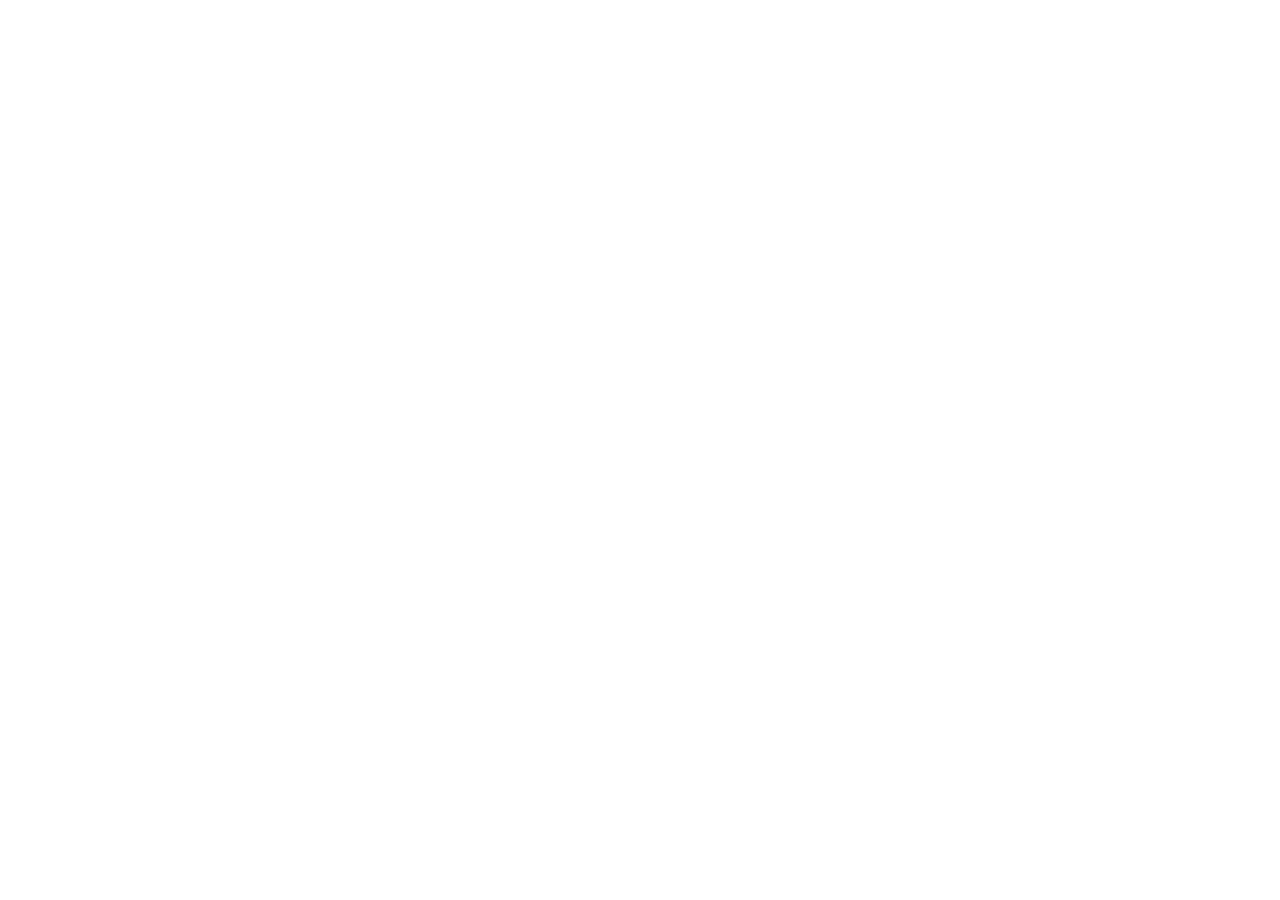
